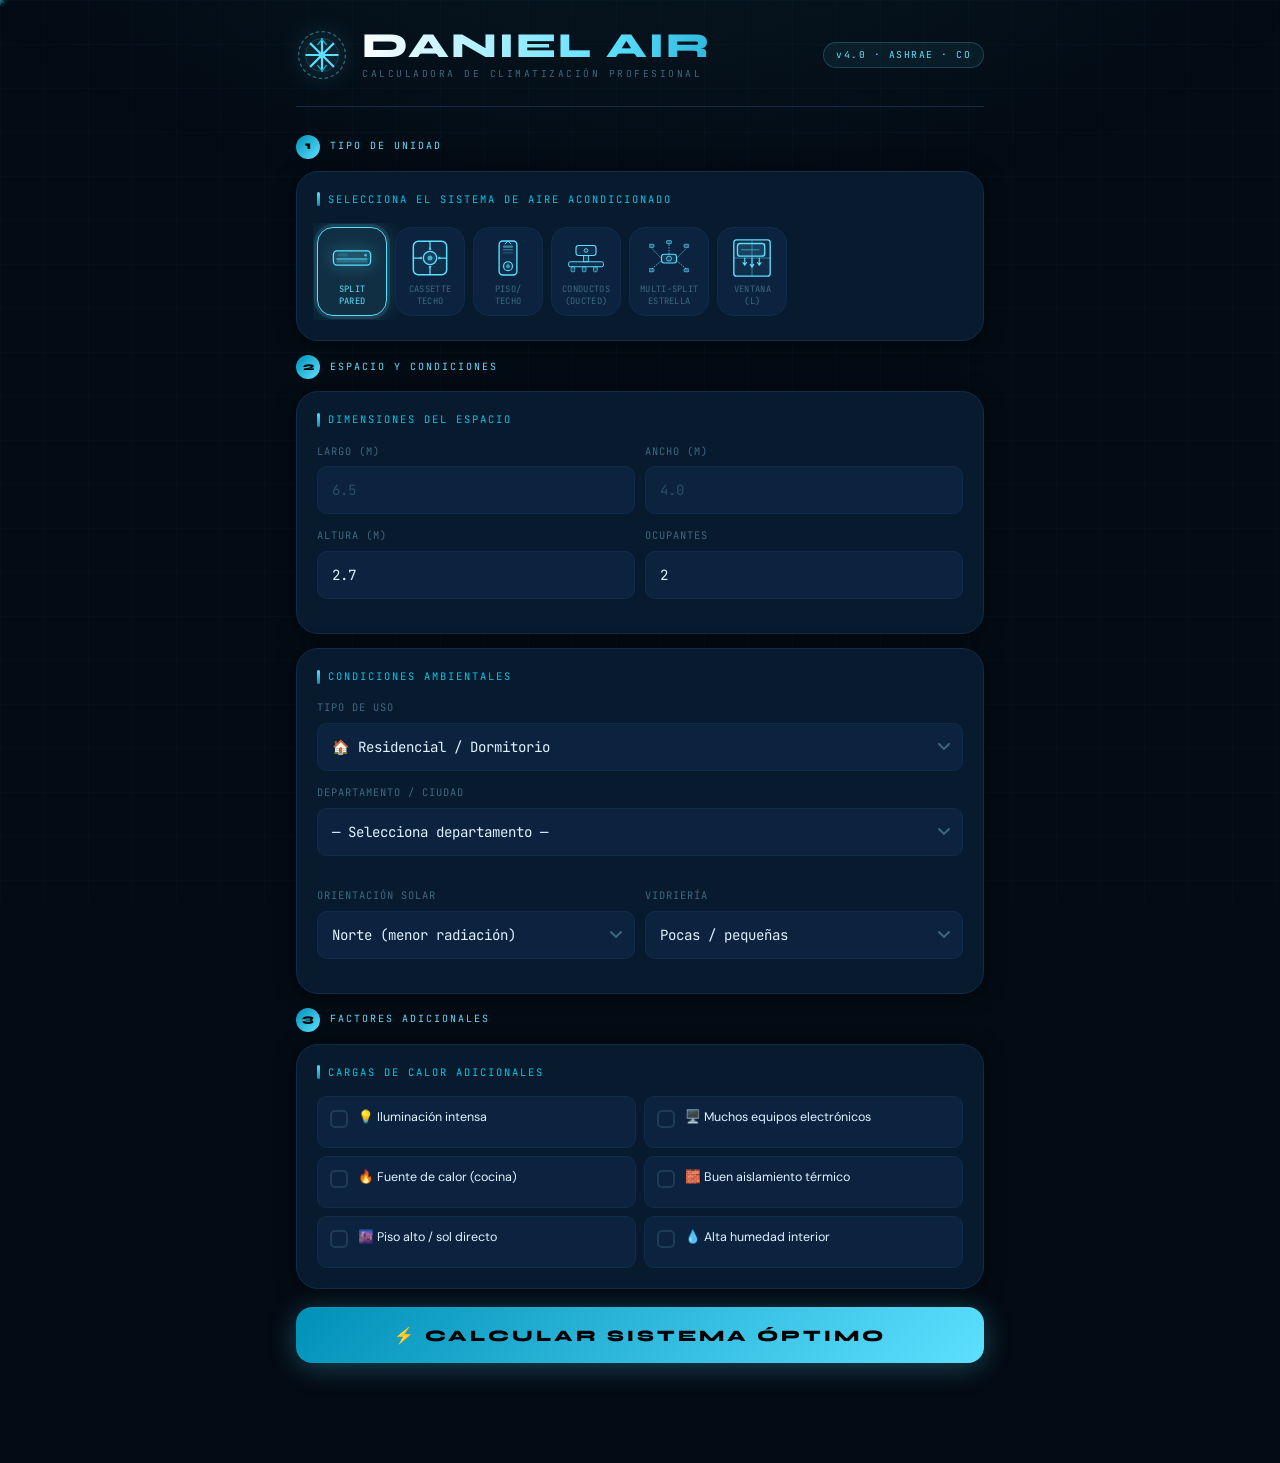
==== index.html @ cbfdcb9d "Update index.html" ====
<!DOCTYPE html>
<html lang="es">
<head>
<meta charset="UTF-8">
<meta name="viewport" content="width=device-width, initial-scale=1.0, maximum-scale=1.0, user-scalable=no">
<meta name="theme-color" content="#04080f">
<title>Daniel Air — Calculadora de Climatización</title>
<link href="https://fonts.googleapis.com/css2?family=Syne:wght@400;600;700;800&family=DM+Sans:ital,opsz,wght@0,9..40,300;0,9..40,400;0,9..40,500;0,9..40,600;1,9..40,300&family=JetBrains+Mono:wght@400;500;600&display=swap" rel="stylesheet">
<style>
/* ===== TOKENS ===== */
:root {
  --bg:       #030b14;
  --bg2:      #061422;
  --panel:    #081b2e;
  --panel2:   #0c2340;
  --border:   #0f2d4a;
  --border2:  #194468;
  --ice:      #5de0ff;
  --ice2:     #00c8e8;
  --ice3:     #0090b8;
  --ice4:     #004f6e;
  --hot:      #ff6b35;
  --green:    #1de9a4;
  --amber:    #ffc043;
  --red:      #ff3d5a;
  --text:     #dff3ff;
  --muted:    #3d6880;
  --muted2:   #1e3d55;

  --r-sm:  10px;
  --r-md:  16px;
  --r-lg:  22px;
  --r-xl:  28px;

  --fs-xs:  0.65rem;
  --fs-sm:  0.78rem;
  --fs-md:  0.9rem;
  --fs-lg:  1.05rem;

  --shadow-card: 0 2px 20px rgba(0,0,0,0.5);
  --glow-ice:    0 0 22px rgba(93,224,255,0.25);
}

/* ===== RESET ===== */
*, *::before, *::after { box-sizing: border-box; margin: 0; padding: 0; }
html { scroll-behavior: smooth; -webkit-tap-highlight-color: transparent; }
body {
  font-family: 'DM Sans', sans-serif;
  background: var(--bg);
  color: var(--text);
  min-height: 100vh;
  overflow-x: hidden;
  line-height: 1.5;
}

/* ===== BACKGROUND ===== */
.bg-layer {
  position: fixed; inset: 0; z-index: 0; pointer-events: none;
}
.bg-grid {
  background-image:
    linear-gradient(rgba(93,224,255,0.022) 1px, transparent 1px),
    linear-gradient(90deg, rgba(93,224,255,0.022) 1px, transparent 1px);
  background-size: 44px 44px;
}
.bg-glow {
  background: radial-gradient(ellipse 80% 50% at 50% -10%, rgba(93,224,255,0.06) 0%, transparent 70%);
}
canvas#particles {
  position: fixed; inset: 0; z-index: 0; pointer-events: none; opacity: 0.4;
}

/* ===== LAYOUT ===== */
.wrap {
  max-width: 720px;
  margin: 0 auto;
  padding: 0 16px 100px;
  position: relative; z-index: 1;
}

/* ===== HEADER ===== */
header {
  padding: 28px 0 24px;
  margin-bottom: 28px;
  border-bottom: 1px solid var(--border);
}
.header-inner {
  display: flex;
  align-items: center;
  gap: 14px;
}
.logo-ring {
  width: 52px; height: 52px; flex-shrink: 0;
  position: relative;
}
.logo-ring svg { width: 100%; height: 100%; filter: drop-shadow(0 0 14px rgba(93,224,255,0.65)); }
.header-copy { flex: 1; min-width: 0; }
.header-copy h1 {
  font-family: 'Syne', sans-serif;
  font-weight: 800;
  font-size: clamp(1.5rem, 6vw, 2.2rem);
  letter-spacing: 2px;
  line-height: 1;
  background: linear-gradient(100deg, #fff 0%, var(--ice) 55%, var(--ice3) 100%);
  -webkit-background-clip: text; -webkit-text-fill-color: transparent;
  background-clip: text;
}
.header-copy p {
  font-family: 'JetBrains Mono', monospace;
  font-size: 0.6rem;
  color: var(--muted);
  letter-spacing: 2.5px;
  text-transform: uppercase;
  margin-top: 4px;
}
.ver-badge {
  background: rgba(93,224,255,0.07);
  border: 1px solid rgba(93,224,255,0.2);
  color: var(--ice);
  padding: 5px 12px;
  border-radius: 99px;
  font-family: 'JetBrains Mono', monospace;
  font-size: 0.6rem;
  letter-spacing: 1.5px;
  white-space: nowrap;
  flex-shrink: 0;
}

/* ===== STEP PILL ===== */
.step-label {
  display: flex;
  align-items: center;
  gap: 10px;
  margin-bottom: 12px;
}
.step-num {
  width: 24px; height: 24px;
  border-radius: 50%;
  background: linear-gradient(135deg, var(--ice3), var(--ice));
  color: #000;
  font-family: 'Syne', sans-serif;
  font-weight: 800;
  font-size: 0.7rem;
  display: flex; align-items: center; justify-content: center;
  flex-shrink: 0;
}
.step-text {
  font-family: 'JetBrains Mono', monospace;
  font-size: 0.62rem;
  letter-spacing: 2px;
  text-transform: uppercase;
  color: var(--ice);
}

/* ===== CARD ===== */
.card {
  background: var(--panel);
  border: 1px solid var(--border);
  border-radius: var(--r-lg);
  padding: 20px;
  margin-bottom: 14px;
  box-shadow: var(--shadow-card);
  transition: border-color 0.3s;
}
.card:hover { border-color: var(--border2); }
.card-head {
  font-family: 'JetBrains Mono', monospace;
  font-size: var(--fs-xs);
  letter-spacing: 2px;
  text-transform: uppercase;
  color: var(--ice2);
  margin-bottom: 16px;
  display: flex; align-items: center; gap: 8px;
}
.card-head::before {
  content: '';
  width: 3px; height: 14px;
  background: linear-gradient(180deg, var(--ice), var(--ice3));
  border-radius: 2px;
}

/* ===== AC TYPE SELECTOR — horizontal scroll ===== */
.ac-scroll {
  display: flex;
  gap: 8px;
  overflow-x: auto;
  -webkit-overflow-scrolling: touch;
  scrollbar-width: none;
  padding-bottom: 6px;
  margin: 0 -4px;
  padding: 4px;
}
.ac-scroll::-webkit-scrollbar { display: none; }

.ac-chip {
  display: flex;
  flex-direction: column;
  align-items: center;
  gap: 6px;
  cursor: pointer;
  padding: 10px 10px 8px;
  border-radius: var(--r-md);
  border: 1.5px solid var(--border);
  background: var(--panel2);
  transition: all 0.22s cubic-bezier(0.34,1.56,0.64,1);
  min-width: 70px;
  flex-shrink: 0;
  -webkit-tap-highlight-color: transparent;
  user-select: none;
}
.ac-chip:active { transform: scale(0.95); }
.ac-chip.active {
  border-color: var(--ice);
  background: rgba(93,224,255,0.1);
  box-shadow: 0 0 0 3px rgba(93,224,255,0.12), var(--glow-ice);
}
.ac-chip svg { width: 40px; height: 40px; transition: filter 0.22s; }
.ac-chip.active svg { filter: drop-shadow(0 0 8px rgba(93,224,255,0.8)); }
.ac-chip-label {
  font-family: 'JetBrains Mono', monospace;
  font-size: 0.55rem;
  letter-spacing: 0.3px;
  color: var(--muted);
  text-align: center;
  text-transform: uppercase;
  line-height: 1.3;
}
.ac-chip.active .ac-chip-label { color: var(--ice); }

/* ===== FORM FIELDS ===== */
.field { margin-bottom: 14px; }
.field:last-child { margin-bottom: 0; }

.field-label {
  display: block;
  font-family: 'JetBrains Mono', monospace;
  font-size: 0.65rem;
  letter-spacing: 1px;
  color: var(--muted);
  margin-bottom: 7px;
  text-transform: uppercase;
}

.field-row {
  display: grid;
  grid-template-columns: 1fr 1fr;
  gap: 10px;
}

input[type="number"], select {
  width: 100%;
  background: var(--panel2);
  border: 1.5px solid var(--border);
  color: var(--text);
  padding: 13px 14px;
  border-radius: var(--r-sm);
  font-family: 'JetBrains Mono', monospace;
  font-size: 0.88rem;
  outline: none;
  transition: border-color 0.2s, box-shadow 0.2s;
  -webkit-appearance: none;
  appearance: none;
  min-height: 48px; /* touch friendly */
}
input[type="number"]:focus, select:focus {
  border-color: var(--ice2);
  box-shadow: 0 0 0 3px rgba(93,224,255,0.12);
}
input[type="number"]::placeholder { color: var(--muted); opacity: 0.6; }

select {
  background-image: url("data:image/svg+xml,%3Csvg xmlns='http://www.w3.org/2000/svg' width='12' height='8'%3E%3Cpath d='M1 1l5 5 5-5' stroke='%233d6880' stroke-width='1.8' fill='none' stroke-linecap='round'/%3E%3C/svg%3E");
  background-repeat: no-repeat;
  background-position: right 12px center;
  padding-right: 34px;
  cursor: pointer;
}

/* temp hint */
.temp-hint {
  margin-top: 6px;
  font-size: 0.7rem;
  color: var(--ice);
  font-family: 'JetBrains Mono', monospace;
  opacity: 0;
  transition: opacity 0.3s;
  min-height: 1.1em;
}

/* ===== CHECKBOXES ===== */
.checks {
  display: grid;
  grid-template-columns: 1fr 1fr;
  gap: 8px;
}
@media (max-width: 380px) { .checks { grid-template-columns: 1fr; } }

.chk {
  display: flex;
  align-items: flex-start;
  gap: 10px;
  padding: 12px 12px;
  background: var(--panel2);
  border: 1.5px solid var(--border);
  border-radius: var(--r-sm);
  cursor: pointer;
  transition: all 0.2s;
  font-size: var(--fs-sm);
  user-select: none;
  line-height: 1.4;
  -webkit-tap-highlight-color: transparent;
  min-height: 52px;
}
.chk:active { transform: scale(0.98); }
.chk.on { background: rgba(93,224,255,0.07); border-color: rgba(93,224,255,0.35); color: var(--ice); }
.chk input { position:absolute; width:1px; height:1px; opacity:0; pointer-events:none; }
.chk-box {
  width: 18px; height: 18px; min-width: 18px;
  border: 2px solid var(--muted2);
  border-radius: 5px;
  display: flex; align-items: center; justify-content: center;
  font-size: 10px; font-weight: 700; color: #000;
  transition: all 0.2s;
  margin-top: 1px;
}
.chk.on .chk-box { background: var(--ice); border-color: var(--ice); }
.chk.on .chk-box::after { content: '✓'; }

/* ===== CALC BUTTON ===== */
.btn-wrap { padding: 4px 0 0; }
.btn-calc {
  width: 100%;
  padding: 18px 24px;
  background: linear-gradient(135deg, var(--ice3) 0%, var(--ice) 100%);
  color: #000;
  font-family: 'Syne', sans-serif;
  font-weight: 800;
  font-size: 1rem;
  letter-spacing: 3px;
  text-transform: uppercase;
  border: none;
  border-radius: var(--r-md);
  cursor: pointer;
  transition: transform 0.15s, box-shadow 0.2s;
  box-shadow: 0 4px 28px rgba(93,224,255,0.28);
  position: relative; overflow: hidden;
  min-height: 56px;
  -webkit-tap-highlight-color: transparent;
}
.btn-calc::before {
  content: '';
  position: absolute;
  top: -50%; left: -60%;
  width: 40%; height: 200%;
  background: rgba(255,255,255,0.22);
  transform: skewX(-18deg);
  transition: left 0.5s;
}
.btn-calc:hover::before { left: 130%; }
.btn-calc:hover { transform: translateY(-2px); box-shadow: 0 8px 40px rgba(93,224,255,0.42); }
.btn-calc:active { transform: scale(0.98); }

/* ===== RESULTS ===== */
#results { display: none; }
.results-anim { animation: riseUp 0.5s cubic-bezier(0.16,1,0.3,1) both; }
@keyframes riseUp {
  from { opacity: 0; transform: translateY(36px); }
  to   { opacity: 1; transform: translateY(0); }
}

.divider {
  height: 1px;
  background: linear-gradient(90deg, transparent, var(--border2), transparent);
  margin: 28px 0;
}
.section-head {
  font-family: 'JetBrains Mono', monospace;
  font-size: 0.6rem;
  letter-spacing: 2.5px;
  text-transform: uppercase;
  color: var(--muted);
  margin-bottom: 14px;
  display: flex; align-items: center; gap: 10px;
}
.section-head::after { content: ''; flex: 1; height: 1px; background: var(--border); }

/* ===== METRICS GRID ===== */
.metrics {
  display: grid;
  grid-template-columns: repeat(2, 1fr);
  gap: 10px;
  margin-bottom: 14px;
}

.met {
  background: var(--panel);
  border: 1px solid var(--border);
  border-radius: var(--r-md);
  padding: 16px 14px 14px;
  text-align: center;
  position: relative; overflow: hidden;
}
.met::after {
  content: '';
  position: absolute; bottom: 0; left: 0; right: 0;
  height: 3px; border-radius: 0 0 var(--r-md) var(--r-md);
}
.met.c-ice::after { background: var(--ice); box-shadow: 0 0 10px var(--ice); }
.met.c-hot::after { background: var(--hot); box-shadow: 0 0 10px var(--hot); }
.met.c-grn::after { background: var(--green); box-shadow: 0 0 10px var(--green); }
.met.c-amb::after { background: var(--amber); box-shadow: 0 0 10px var(--amber); }

.met-lbl {
  font-family: 'JetBrains Mono', monospace;
  font-size: 0.55rem;
  letter-spacing: 1.2px;
  text-transform: uppercase;
  color: var(--muted);
  margin-bottom: 6px;
}
.met-val {
  font-family: 'Syne', sans-serif;
  font-weight: 800;
  font-size: 1.8rem;
  line-height: 1;
  letter-spacing: 0;
}
.met.c-ice .met-val { color: var(--ice); }
.met.c-hot .met-val { color: var(--hot); }
.met.c-grn .met-val { color: var(--green); }
.met.c-amb .met-val { color: var(--amber); }
.met-unit {
  font-family: 'JetBrains Mono', monospace;
  font-size: 0.6rem;
  color: var(--muted);
  margin-top: 3px;
}

/* ===== AC RESULT CARD ===== */
.ac-result {
  background: linear-gradient(135deg, #071828 0%, #0b2040 100%);
  border: 1px solid rgba(93,224,255,0.2);
  border-radius: var(--r-lg);
  padding: 20px;
  margin-bottom: 14px;
  position: relative; overflow: hidden;
}
.ac-result::before {
  content: '';
  position: absolute; top: -60px; right: -60px;
  width: 200px; height: 200px;
  background: radial-gradient(circle, rgba(93,224,255,0.07) 0%, transparent 70%);
  pointer-events: none;
}
.ac-result-inner {
  display: flex; gap: 18px; align-items: flex-start;
}
.ac-result-svg { flex-shrink: 0; width: 72px; }
.ac-result-svg svg { width: 72px; height: 72px; filter: drop-shadow(0 0 14px rgba(93,224,255,0.55)); }
.ac-result-info { flex: 1; min-width: 0; }
.ac-result-name {
  font-family: 'Syne', sans-serif;
  font-weight: 800;
  font-size: 1.25rem;
  letter-spacing: 0.5px;
  color: #fff;
  line-height: 1.1;
  margin-bottom: 3px;
}
.ac-result-sub {
  font-family: 'JetBrains Mono', monospace;
  font-size: 0.62rem;
  color: var(--muted);
  margin-bottom: 14px;
  letter-spacing: 0.4px;
  line-height: 1.4;
}
.detail-grid {
  display: grid;
  grid-template-columns: 1fr 1fr;
  gap: 8px;
}
@media (max-width: 420px) { .detail-grid { grid-template-columns: 1fr; } }

.detail-item {
  padding: 10px 12px;
  background: rgba(0,0,0,0.3);
  border-radius: var(--r-sm);
  font-size: 0.77rem;
  line-height: 1.45;
}
.detail-item strong {
  display: block;
  font-family: 'JetBrains Mono', monospace;
  font-size: 0.58rem;
  letter-spacing: 1px;
  color: var(--ice);
  margin-bottom: 3px;
  text-transform: uppercase;
}

/* ===== WORKER CARD ===== */
.worker {
  border-radius: var(--r-md);
  padding: 18px;
  border: 1px solid;
  margin-bottom: 14px;
}
.worker.ok  { background: rgba(29,233,164,0.04); border-color: rgba(29,233,164,0.22); }
.worker.warn{ background: rgba(255,192,67,0.04);  border-color: rgba(255,192,67,0.22); }
.worker.bad { background: rgba(255,61,90,0.04);   border-color: rgba(255,61,90,0.22); }

.worker-head { display: flex; align-items: center; gap: 10px; margin-bottom: 8px; }
.dot { width: 10px; height: 10px; border-radius: 50%; flex-shrink: 0; }
.worker.ok   .dot { background: var(--green); box-shadow: 0 0 8px var(--green); }
.worker.warn .dot { background: var(--amber); box-shadow: 0 0 8px var(--amber); }
.worker.bad  .dot { background: var(--red);   box-shadow: 0 0 8px var(--red); }

.worker-title { font-size: var(--fs-md); font-weight: 600; }
.worker.ok   .worker-title { color: var(--green); }
.worker.warn .worker-title { color: var(--amber); }
.worker.bad  .worker-title { color: var(--red); }
.worker-desc { font-size: var(--fs-sm); color: var(--muted); line-height: 1.65; }

/* ===== TABLE ===== */
.tbl-wrap { overflow-x: auto; -webkit-overflow-scrolling: touch; }
table { width: 100%; border-collapse: collapse; font-size: var(--fs-sm); min-width: 460px; }
th {
  font-family: 'JetBrains Mono', monospace;
  font-size: 0.56rem; letter-spacing: 1.5px; text-transform: uppercase;
  color: var(--muted); padding: 10px 12px;
  border-bottom: 1px solid var(--border); text-align: left; white-space: nowrap;
}
td { padding: 10px 12px; border-bottom: 1px solid rgba(15,45,74,0.6); vertical-align: middle; }
tr:last-child td { border-bottom: none; }
tr:hover td { background: rgba(255,255,255,0.012); }

.pill {
  display: inline-block; padding: 3px 9px; border-radius: 99px;
  font-family: 'JetBrains Mono', monospace; font-size: 0.62rem;
}
.p-ice { background: rgba(93,224,255,0.1);  color: var(--ice); }
.p-amb { background: rgba(255,192,67,0.1);  color: var(--amber); }
.p-grn { background: rgba(29,233,164,0.1);  color: var(--green); }

/* ===== DISCLAIMER ===== */
.disc {
  margin-top: 10px; padding: 14px 16px;
  background: rgba(255,192,67,0.04);
  border: 1px solid rgba(255,192,67,0.15);
  border-radius: var(--r-sm);
  font-family: 'JetBrains Mono', monospace;
  font-size: 0.68rem; color: rgba(255,192,67,0.7);
  line-height: 1.65;
}

/* ===== SNOWFLAKES ===== */
.snowflakes { position: fixed; inset: 0; pointer-events: none; z-index: 0; overflow: hidden; }
.sf {
  position: absolute; top: -20px;
  color: rgba(93,224,255,0.35);
  animation: fall linear infinite;
  user-select: none;
}
@keyframes fall {
  0%   { transform: translateY(0) rotate(0deg); opacity: 0.55; }
  100% { transform: translateY(110vh) rotate(720deg); opacity: 0; }
}

/* ===== BOTTOM NAV SAFE ===== */
.safe-bottom { height: env(safe-area-inset-bottom, 0px); }

/* ===== MOBILE REFINEMENTS ===== */
@media (max-width: 480px) {
  .wrap { padding: 0 12px 80px; }
  header { padding: 20px 0 18px; }
  .logo-ring { width: 44px; height: 44px; }
  .ver-badge { display: none; }
  .card { padding: 16px; }
  .met-val { font-size: 1.5rem; }
  .ac-result-name { font-size: 1.1rem; }
  .ac-result-svg { width: 56px; }
  .ac-result-svg svg { width: 56px; height: 56px; }
  .btn-calc { font-size: 0.92rem; }
}
@media (min-width: 640px) {
  .metrics { grid-template-columns: repeat(4, 1fr); }
}
</style>
</head>
<body>

<div class="bg-layer bg-grid"></div>
<div class="bg-layer bg-glow"></div>
<canvas id="particles"></canvas>
<div class="snowflakes" id="snowflakes"></div>

<div class="wrap">

<!-- HEADER -->
<header>
  <div class="header-inner">
    <div class="logo-ring">
      <svg viewBox="0 0 60 60" fill="none" xmlns="http://www.w3.org/2000/svg">
        <circle cx="30" cy="30" r="27" stroke="#5de0ff" stroke-width="1.5" stroke-dasharray="4 3" opacity="0.4"/>
        <circle cx="30" cy="30" r="19" stroke="#5de0ff" stroke-width="1" opacity="0.2"/>
        <line x1="30" y1="12" x2="30" y2="48" stroke="#5de0ff" stroke-width="2.5" stroke-linecap="round"/>
        <line x1="12" y1="30" x2="48" y2="30" stroke="#5de0ff" stroke-width="2.5" stroke-linecap="round"/>
        <line x1="17" y1="17" x2="43" y2="43" stroke="#5de0ff" stroke-width="2.5" stroke-linecap="round"/>
        <line x1="43" y1="17" x2="17" y2="43" stroke="#5de0ff" stroke-width="2.5" stroke-linecap="round"/>
        <line x1="30" y1="12" x2="25" y2="18" stroke="#00b8d9" stroke-width="1.5" stroke-linecap="round"/>
        <line x1="30" y1="12" x2="35" y2="18" stroke="#00b8d9" stroke-width="1.5" stroke-linecap="round"/>
        <line x1="30" y1="48" x2="25" y2="42" stroke="#00b8d9" stroke-width="1.5" stroke-linecap="round"/>
        <line x1="30" y1="48" x2="35" y2="42" stroke="#00b8d9" stroke-width="1.5" stroke-linecap="round"/>
        <circle cx="30" cy="30" r="4" fill="#5de0ff" opacity="0.9"/>
      </svg>
    </div>
    <div class="header-copy">
      <h1>DANIEL AIR</h1>
      <p>Calculadora de Climatización Profesional</p>
    </div>
    <div class="ver-badge">v4.0 · ASHRAE · CO</div>
  </div>
</header>

<!-- PASO 1: TIPO DE UNIDAD -->
<div class="step-label">
  <div class="step-num">1</div>
  <div class="step-text">Tipo de unidad</div>
</div>
<div class="card">
  <div class="card-head">Selecciona el sistema de aire acondicionado</div>
  <div class="ac-scroll" id="ac-selector">

    <div class="ac-chip active" data-type="split_pared" onclick="selectAC(this)">
      <svg viewBox="0 0 56 32" fill="none"><rect x="2" y="6" width="52" height="20" rx="5" stroke="#5de0ff" stroke-width="1.8" fill="rgba(93,224,255,0.07)"/><rect x="6" y="16" width="44" height="3" rx="1.5" fill="#5de0ff" opacity="0.5"/><rect x="6" y="20" width="44" height="2" rx="1" fill="#5de0ff" opacity="0.25"/><circle cx="47" cy="12" r="2" fill="#5de0ff" opacity="0.7"/><rect x="8" y="9" width="14" height="5" rx="2" fill="#5de0ff" opacity="0.15"/></svg>
      <span class="ac-chip-label">Split<br>Pared</span>
    </div>

    <div class="ac-chip" data-type="cassette" onclick="selectAC(this)">
      <svg viewBox="0 0 48 48" fill="none"><rect x="4" y="4" width="40" height="40" rx="6" stroke="#5de0ff" stroke-width="1.8" fill="rgba(93,224,255,0.06)"/><path d="M24 4 L24 14" stroke="#5de0ff" stroke-width="1.5" stroke-linecap="round"/><path d="M24 34 L24 44" stroke="#5de0ff" stroke-width="1.5" stroke-linecap="round"/><path d="M4 24 L14 24" stroke="#5de0ff" stroke-width="1.5" stroke-linecap="round"/><path d="M34 24 L44 24" stroke="#5de0ff" stroke-width="1.5" stroke-linecap="round"/><circle cx="24" cy="24" r="8" stroke="#5de0ff" stroke-width="1.5" fill="rgba(93,224,255,0.1)"/><circle cx="24" cy="24" r="3" fill="#5de0ff" opacity="0.7"/><path d="M24 10 L22 14 L26 14Z" fill="#5de0ff" opacity="0.6"/><path d="M24 38 L22 34 L26 34Z" fill="#5de0ff" opacity="0.6"/><path d="M10 24 L14 22 L14 26Z" fill="#5de0ff" opacity="0.6"/><path d="M38 24 L34 22 L34 26Z" fill="#5de0ff" opacity="0.6"/></svg>
      <span class="ac-chip-label">Cassette<br>Techo</span>
    </div>

    <div class="ac-chip" data-type="split_piso_techo" onclick="selectAC(this)">
      <svg viewBox="0 0 32 54" fill="none"><rect x="4" y="4" width="24" height="46" rx="5" stroke="#5de0ff" stroke-width="1.8" fill="rgba(93,224,255,0.06)"/><rect x="9" y="10" width="14" height="3" rx="1.5" fill="#5de0ff" opacity="0.5"/><rect x="9" y="15" width="14" height="2" rx="1" fill="#5de0ff" opacity="0.35"/><rect x="9" y="19" width="14" height="2" rx="1" fill="#5de0ff" opacity="0.2"/><circle cx="16" cy="38" r="6" stroke="#5de0ff" stroke-width="1.5" fill="rgba(93,224,255,0.08)"/><circle cx="16" cy="38" r="2.5" fill="#5de0ff" opacity="0.6"/><path d="M12 8 L16 4 L20 8" stroke="#5de0ff" stroke-width="1.3" fill="none" stroke-linecap="round"/></svg>
      <span class="ac-chip-label">Piso/<br>Techo</span>
    </div>

    <div class="ac-chip" data-type="conductos" onclick="selectAC(this)">
      <svg viewBox="0 0 64 48" fill="none"><rect x="16" y="4" width="32" height="16" rx="4" stroke="#5de0ff" stroke-width="1.8" fill="rgba(93,224,255,0.06)"/><rect x="28" y="20" width="8" height="10" fill="rgba(93,224,255,0.15)" stroke="#5de0ff" stroke-width="1.3"/><rect x="4" y="30" width="56" height="8" rx="3" stroke="#5de0ff" stroke-width="1.5" fill="rgba(93,224,255,0.06)"/><rect x="8" y="38" width="6" height="8" rx="1.5" fill="rgba(93,224,255,0.2)" stroke="#5de0ff" stroke-width="1"/><rect x="26" y="38" width="6" height="8" rx="1.5" fill="rgba(93,224,255,0.2)" stroke="#5de0ff" stroke-width="1"/><rect x="44" y="38" width="6" height="8" rx="1.5" fill="rgba(93,224,255,0.2)" stroke="#5de0ff" stroke-width="1"/><circle cx="32" cy="12" r="3" stroke="#5de0ff" stroke-width="1.3" fill="rgba(93,224,255,0.1)"/></svg>
      <span class="ac-chip-label">Conductos<br>(Ducted)</span>
    </div>

    <div class="ac-chip" data-type="multisplit" onclick="selectAC(this)">
      <svg viewBox="0 0 64 56" fill="none"><rect x="20" y="22" width="24" height="14" rx="4" stroke="#5de0ff" stroke-width="1.8" fill="rgba(93,224,255,0.1)"/><circle cx="32" cy="29" r="4" stroke="#5de0ff" stroke-width="1.3" fill="rgba(93,224,255,0.08)"/><line x1="20" y1="29" x2="4" y2="12" stroke="#5de0ff" stroke-width="1.2" stroke-dasharray="2.5 2"/><line x1="32" y1="22" x2="32" y2="4" stroke="#5de0ff" stroke-width="1.2" stroke-dasharray="2.5 2"/><line x1="44" y1="29" x2="60" y2="12" stroke="#5de0ff" stroke-width="1.2" stroke-dasharray="2.5 2"/><line x1="20" y1="32" x2="4" y2="46" stroke="#5de0ff" stroke-width="1.2" stroke-dasharray="2.5 2"/><line x1="44" y1="32" x2="60" y2="46" stroke="#5de0ff" stroke-width="1.2" stroke-dasharray="2.5 2"/><rect x="0" y="6" width="8" height="5" rx="1.5" fill="rgba(93,224,255,0.3)" stroke="#5de0ff" stroke-width="1"/><rect x="28" y="0" width="8" height="5" rx="1.5" fill="rgba(93,224,255,0.3)" stroke="#5de0ff" stroke-width="1"/><rect x="56" y="6" width="8" height="5" rx="1.5" fill="rgba(93,224,255,0.3)" stroke="#5de0ff" stroke-width="1"/><rect x="0" y="45" width="8" height="5" rx="1.5" fill="rgba(93,224,255,0.3)" stroke="#5de0ff" stroke-width="1"/><rect x="56" y="45" width="8" height="5" rx="1.5" fill="rgba(93,224,255,0.3)" stroke="#5de0ff" stroke-width="1"/></svg>
      <span class="ac-chip-label">Multi-Split<br>Estrella</span>
    </div>

    <div class="ac-chip" data-type="ventana" onclick="selectAC(this)">
      <svg viewBox="0 0 44 44" fill="none"><rect x="2" y="2" width="40" height="40" rx="3" stroke="#5de0ff" stroke-width="1.5" fill="rgba(93,224,255,0.05)"/><line x1="22" y1="2" x2="22" y2="42" stroke="#5de0ff" stroke-width="1" opacity="0.5"/><line x1="2" y1="22" x2="42" y2="22" stroke="#5de0ff" stroke-width="1" opacity="0.5"/><rect x="6" y="6" width="30" height="14" rx="3" stroke="#5de0ff" stroke-width="1.5" fill="rgba(93,224,255,0.12)"/><line x1="10" y1="13" x2="30" y2="13" stroke="#5de0ff" stroke-width="1" opacity="0.6"/><path d="M14 22 L14 30 M14 30 L12 27 M14 30 L16 27" stroke="#5de0ff" stroke-width="1.2" stroke-linecap="round"/><path d="M22 22 L22 32 M22 32 L20 29 M22 32 L24 29" stroke="#5de0ff" stroke-width="1.2" stroke-linecap="round"/><path d="M30 22 L30 30 M30 30 L28 27 M30 30 L32 27" stroke="#5de0ff" stroke-width="1.2" stroke-linecap="round"/></svg>
      <span class="ac-chip-label">Ventana<br>(L)</span>
    </div>
  </div>
</div>

<!-- PASO 2: DIMENSIONES + CONDICIONES -->
<div class="step-label">
  <div class="step-num">2</div>
  <div class="step-text">Espacio y condiciones</div>
</div>

<div class="card">
  <div class="card-head">Dimensiones del espacio</div>
  <div class="field-row">
    <div class="field">
      <label class="field-label">Largo (m)</label>
      <input type="number" id="largo" placeholder="6.5" min="1" max="200" step="0.1" inputmode="decimal">
    </div>
    <div class="field">
      <label class="field-label">Ancho (m)</label>
      <input type="number" id="ancho" placeholder="4.0" min="1" max="200" step="0.1" inputmode="decimal">
    </div>
  </div>
  <div class="field-row">
    <div class="field">
      <label class="field-label">Altura (m)</label>
      <input type="number" id="altura" placeholder="2.7" min="1.8" max="12" step="0.1" value="2.7" inputmode="decimal">
    </div>
    <div class="field">
      <label class="field-label">Ocupantes</label>
      <input type="number" id="personas" placeholder="2" min="1" max="500" step="1" value="2" inputmode="numeric">
    </div>
  </div>
</div>

<div class="card">
  <div class="card-head">Condiciones ambientales</div>
  <div class="field">
    <label class="field-label">Tipo de uso</label>
    <select id="uso">
      <option value="residencial">🏠 Residencial / Dormitorio</option>
      <option value="oficina">💼 Oficina / Trabajo</option>
      <option value="comercial">🏪 Local Comercial</option>
      <option value="servidores">🖥️ Sala de Servidores</option>
      <option value="gym">🏋️ Gimnasio / Alta actividad</option>
      <option value="restaurante">🍽️ Restaurante / Cocina</option>
    </select>
  </div>
  <div class="field">
    <label class="field-label">Departamento / Ciudad</label>
    <select id="depto" onchange="updateTempHint()">
      <option value="">— Selecciona departamento —</option>
      <option value="amazonas">Amazonas (28–33°C)</option>
      <option value="antioquia">Antioquia (18–28°C)</option>
      <option value="arauca">Arauca (28–35°C)</option>
      <option value="atlantico">Atlántico (28–34°C)</option>
      <option value="bolivar">Bolívar (28–35°C)</option>
      <option value="boyaca">Boyacá (8–18°C)</option>
      <option value="caldas">Caldas (14–24°C)</option>
      <option value="caqueta">Caquetá (26–32°C)</option>
      <option value="casanare">Casanare (28–35°C)</option>
      <option value="cauca">Cauca (14–24°C)</option>
      <option value="cesar">Cesar (28–36°C)</option>
      <option value="choco">Chocó (26–33°C)</option>
      <option value="cordoba">Córdoba (28–36°C)</option>
      <option value="cundinamarca">Cundinamarca (8–22°C)</option>
      <option value="guainia">Guainía (27–34°C)</option>
      <option value="guaviare">Guaviare (26–32°C)</option>
      <option value="huila">Huila (20–32°C)</option>
      <option value="laguajira">La Guajira (30–40°C)</option>
      <option value="magdalena">Magdalena (28–35°C)</option>
      <option value="meta">Meta (26–34°C)</option>
      <option value="narino">Nariño (10–22°C)</option>
      <option value="nortedesantander">Norte de Santander (22–32°C)</option>
      <option value="putumayo">Putumayo (20–30°C)</option>
      <option value="quindio">Quindío (16–26°C)</option>
      <option value="risaralda">Risaralda (14–26°C)</option>
      <option value="sanandrés">San Andrés y Providencia (28–32°C)</option>
      <option value="santander">Santander (18–32°C)</option>
      <option value="sucre">Sucre (28–36°C)</option>
      <option value="tolima">Tolima (20–36°C)</option>
      <option value="valledecauca">Valle del Cauca (18–30°C)</option>
      <option value="vaupes">Vaupés (27–33°C)</option>
      <option value="vichada">Vichada (28–36°C)</option>
      <option value="bogota">Bogotá D.C. (6–18°C)</option>
      <option value="barranquilla">Barranquilla (28–36°C)</option>
      <option value="cartagena">Cartagena (28–35°C)</option>
      <option value="medellin">Medellín (17–28°C)</option>
      <option value="cali">Cali (18–28°C)</option>
      <option value="bucaramanga">Bucaramanga (18–28°C)</option>
      <option value="cucuta">Cúcuta (24–38°C)</option>
      <option value="manizales">Manizales (13–22°C)</option>
      <option value="villavicencio">Villavicencio (26–34°C)</option>
      <option value="monteria">Montería (27–36°C)</option>
      <option value="pasto">Pasto (8–18°C)</option>
      <option value="neiva">Neiva (24–36°C)</option>
      <option value="ibague">Ibagué (20–32°C)</option>
      <option value="pereira">Pereira (16–26°C)</option>
      <option value="soledad">Soledad / Sabanalarga (28–34°C)</option>
      <option value="sincelejo">Sincelejo (28–35°C)</option>
      <option value="valledupar">Valledupar (28–38°C)</option>
      <option value="riohacha">Riohacha (30–40°C)</option>
      <option value="florencia">Florencia (25–32°C)</option>
      <option value="quibdo">Quibdó (26–33°C)</option>
      <option value="popayan">Popayán (14–22°C)</option>
      <option value="armenia">Armenia (16–26°C)</option>
      <option value="tunja">Tunja (6–16°C)</option>
      <option value="yopal">Yopal (27–34°C)</option>
      <option value="arauca_city">Arauca ciudad (27–35°C)</option>
      <option value="mocoa">Mocoa (20–30°C)</option>
      <option value="mitu">Mitú (26–33°C)</option>
      <option value="puerto_inirida">Puerto Inírida (27–34°C)</option>
      <option value="san_jose_guaviare">San José del Guaviare (25–32°C)</option>
      <option value="puerto_carreno">Puerto Carreño (28–36°C)</option>
    </select>
    <div class="temp-hint" id="temp-hint"></div>
  </div>
  <div class="field-row">
    <div class="field">
      <label class="field-label">Orientación solar</label>
      <select id="orientacion">
        <option value="norte">Norte (menor radiación)</option>
        <option value="sur">Sur (moderada)</option>
        <option value="este">Este (mañana)</option>
        <option value="oeste">Oeste (tarde — más carga)</option>
      </select>
    </div>
    <div class="field">
      <label class="field-label">Vidriería</label>
      <select id="ventanas">
        <option value="poca">Pocas / pequeñas</option>
        <option value="media">Moderadas</option>
        <option value="mucha">Muchas / p-a-techo</option>
      </select>
    </div>
  </div>
</div>

<!-- PASO 3: FACTORES -->
<div class="step-label">
  <div class="step-num">3</div>
  <div class="step-text">Factores adicionales</div>
</div>
<div class="card">
  <div class="card-head">Cargas de calor adicionales</div>
  <div class="checks">
    <label class="chk" for="f_ilum">
      <input type="checkbox" id="f_ilum">
      <div class="chk-box"></div>
      💡 Iluminación intensa
    </label>
    <label class="chk" for="f_equip">
      <input type="checkbox" id="f_equip">
      <div class="chk-box"></div>
      🖥️ Muchos equipos electrónicos
    </label>
    <label class="chk" for="f_coc">
      <input type="checkbox" id="f_coc">
      <div class="chk-box"></div>
      🔥 Fuente de calor (cocina)
    </label>
    <label class="chk" for="f_aisl">
      <input type="checkbox" id="f_aisl">
      <div class="chk-box"></div>
      🧱 Buen aislamiento térmico
    </label>
    <label class="chk" for="f_alto">
      <input type="checkbox" id="f_alto">
      <div class="chk-box"></div>
      🌆 Piso alto / sol directo
    </label>
    <label class="chk" for="f_hum">
      <input type="checkbox" id="f_hum">
      <div class="chk-box"></div>
      💧 Alta humedad interior
    </label>
  </div>
</div>

<!-- CTA -->
<div class="btn-wrap">
  <button class="btn-calc" onclick="calcular()">⚡ Calcular sistema óptimo</button>
</div>

<!-- RESULTS -->
<div id="results">
  <div class="divider"></div>
  <div class="section-head">Resultados del análisis</div>

  <div class="metrics" id="metrics">
    <div class="met c-ice">
      <div class="met-lbl">Área total</div>
      <div class="met-val" id="r-area">—</div>
      <div class="met-unit">m²</div>
    </div>
    <div class="met c-hot">
      <div class="met-lbl">Carga térmica</div>
      <div class="met-val" id="r-btu">—</div>
      <div class="met-unit">BTU/h</div>
    </div>
    <div class="met c-grn">
      <div class="met-lbl">Capacidad</div>
      <div class="met-val" id="r-tr">—</div>
      <div class="met-unit">Ton. ref.</div>
    </div>
    <div class="met c-amb">
      <div class="met-lbl">Temp. objetivo</div>
      <div class="met-val" id="r-temp">—</div>
      <div class="met-unit">°C recomendado</div>
    </div>
  </div>

  <div class="ac-result" id="ac-result">
    <div class="ac-result-inner">
      <div class="ac-result-svg" id="ac-result-svg"></div>
      <div class="ac-result-info">
        <div class="ac-result-name" id="ac-nombre">—</div>
        <div class="ac-result-sub" id="ac-sub">—</div>
        <div class="detail-grid" id="ac-details"></div>
      </div>
    </div>
  </div>

  <div class="section-head">Aptitud para trabajadores — ASHRAE 55 / ISO 7730</div>
  <div id="worker-result"></div>

  <div class="card">
    <div class="card-head">Referencia de temperaturas por norma</div>
    <div class="tbl-wrap">
      <table>
        <thead>
          <tr>
            <th>Tipo de actividad</th>
            <th>Verano</th>
            <th>Invierno</th>
            <th>Humedad</th>
            <th>Norma</th>
          </tr>
        </thead>
        <tbody>
          <tr><td>Oficina / sedentario</td><td><span class="pill p-ice">23–26°C</span></td><td><span class="pill p-ice">20–23°C</span></td><td>40–60%</td><td><span class="pill p-grn">ASHRAE 55</span></td></tr>
          <tr><td>Trabajo ligero de pie</td><td><span class="pill p-ice">22–25°C</span></td><td><span class="pill p-ice">19–22°C</span></td><td>40–60%</td><td><span class="pill p-grn">ISO 7730</span></td></tr>
          <tr><td>Trabajo físico moderado</td><td><span class="pill p-amb">18–22°C</span></td><td><span class="pill p-amb">16–20°C</span></td><td>35–60%</td><td><span class="pill p-grn">ISO 7730</span></td></tr>
          <tr><td>Sala de servidores</td><td><span class="pill p-ice">18–27°C</span></td><td><span class="pill p-ice">18–27°C</span></td><td>40–55%</td><td><span class="pill p-grn">ASHRAE A2</span></td></tr>
          <tr><td>Dormitorio / descanso</td><td><span class="pill p-ice">24–26°C</span></td><td><span class="pill p-ice">20–22°C</span></td><td>40–60%</td><td><span class="pill p-amb">Recomendado</span></td></tr>
        </tbody>
      </table>
    </div>
  </div>

  <div class="disc">⚠️ Este cálculo es una estimación basada en el método simplificado de carga térmica. Para proyectos críticos se recomienda el cálculo ASHRAE Handbook of Fundamentals (Manual J). Las temperaturas son rangos típicos por altitud y región de Colombia.</div>
</div>

<div class="safe-bottom"></div>
</div><!-- /wrap -->

<script>
/* ===== PARTICLES ===== */
(function(){
  const c=document.getElementById('particles');
  const ctx=c.getContext('2d');
  let W,H,pts=[];
  function resize(){W=c.width=window.innerWidth;H=c.height=window.innerHeight;}
  window.addEventListener('resize',resize); resize();
  function Pt(){
    this.reset=()=>{this.x=Math.random()*W;this.y=Math.random()*H;this.vx=(Math.random()-.5)*.3;this.vy=(Math.random()-.5)*.3;this.r=Math.random()*1.6+.4;this.a=Math.random()*.45+.1;this.t=Math.floor(Math.random()*3)};this.reset();
  }
  for(let i=0;i<80;i++)pts.push(new Pt());
  function loop(){
    ctx.clearRect(0,0,W,H);
    ctx.lineWidth=.5;
    for(let i=0;i<pts.length;i++)for(let j=i+1;j<pts.length;j++){
      const dx=pts[i].x-pts[j].x,dy=pts[i].y-pts[j].y,d=Math.sqrt(dx*dx+dy*dy);
      if(d<100){ctx.globalAlpha=(1-d/100)*.08;ctx.strokeStyle='#5de0ff';ctx.beginPath();ctx.moveTo(pts[i].x,pts[i].y);ctx.lineTo(pts[j].x,pts[j].y);ctx.stroke();}
    }
    ctx.globalAlpha=1;
    pts.forEach(p=>{
      p.x+=p.vx;p.y+=p.vy;
      if(p.x<-10||p.x>W+10||p.y<-10||p.y>H+10)p.reset();
      if(p.t===0){ctx.beginPath();ctx.arc(p.x,p.y,p.r,0,Math.PI*2);ctx.fillStyle=`rgba(93,224,255,${p.a})`;ctx.fill();}
      else if(p.t===1){
        ctx.save();ctx.globalAlpha=p.a*.4;ctx.strokeStyle='#5de0ff';ctx.lineWidth=.7;ctx.translate(p.x,p.y);
        for(let k=0;k<6;k++){ctx.rotate(Math.PI/3);ctx.beginPath();ctx.moveTo(0,0);ctx.lineTo(0,p.r*2.5);ctx.stroke();}
        ctx.restore();
      } else {
        ctx.save();ctx.globalAlpha=p.a*.5;ctx.strokeStyle='#00b8d9';ctx.lineWidth=.6;ctx.beginPath();
        for(let k=0;k<6;k++){const a=k*Math.PI/3;k===0?ctx.moveTo(p.x+p.r*3*Math.cos(a),p.y+p.r*3*Math.sin(a)):ctx.lineTo(p.x+p.r*3*Math.cos(a),p.y+p.r*3*Math.sin(a));}
        ctx.closePath();ctx.stroke();ctx.restore();
      }
    });
    requestAnimationFrame(loop);
  }
  loop();
})();

/* ===== SNOWFLAKES ===== */
(function(){
  const cont=document.getElementById('snowflakes');
  ['❄','❅','❆','·','✦'].forEach((_,i)=>{
    for(let j=0;j<4;j++){
      const el=document.createElement('div');
      el.className='sf';
      el.textContent=['❄','❅','❆','·','✦'][Math.floor(Math.random()*5)];
      el.style.cssText=`left:${Math.random()*100}%;font-size:${Math.random()*9+7}px;animation-duration:${Math.random()*12+9}s;animation-delay:${Math.random()*12}s;opacity:${Math.random()*.35+.08}`;
      cont.appendChild(el);
    }
  });
})();

/* ===== DATA ===== */
const AC_DATA={
  split_pared:{nombre:"Split de Pared Inverter",sub:"Sistema eficiente para espacios medianos",detalles:[{label:"EFICIENCIA",texto:"Alta eficiencia energética (EER 12+). Compresores Inverter reducen consumo hasta 40% vs. convencional."},{label:"RUIDO",texto:"Muy silencioso (18–30 dB interior). Ideal para dormitorios, oficinas y salas."},{label:"CONTROL",texto:"Control preciso de temperatura (±0.5°C). Modo calefacción disponible como bomba de calor."},{label:"INSTALACIÓN",texto:"Requiere unidad exterior + interior. Distancia máx. 15 m entre unidades."}]},
  cassette:{nombre:"Cassette de Techo",sub:"4 vías de distribución — ideal para oficinas abiertas",detalles:[{label:"DISTRIBUCIÓN",texto:"Descarga de aire en 4 direcciones simultáneas. Cobertura 360° para plantas abiertas."},{label:"APLICACIÓN",texto:"Oficinas, salones de eventos, restaurantes y centros comerciales."},{label:"ESTÉTICA",texto:"Instalación embutida en techo falso. Solo visible la rejilla frontal discreta."},{label:"REQUIERE",texto:"Techo falso de al menos 30–40 cm. Acceso para mantenimiento desde el plenum."}]},
  split_piso_techo:{nombre:"Split Piso/Techo",sub:"Distribución uniforme para espacios amplios",detalles:[{label:"DISTRIBUCIÓN",texto:"Flujo de aire horizontal desde el piso o techo, cobertura uniforme en toda la habitación."},{label:"APLICACIÓN",texto:"Locales comerciales, salas de conferencias, espacios sin techo falso."},{label:"POTENCIA",texto:"Disponible desde 18.000 hasta 60.000 BTU/h. Compatible con Inverter."},{label:"INSTALACIÓN",texto:"Flexible: instalable a nivel del piso o suspendido del techo."}]},
  conductos:{nombre:"Sistema por Conductos (Ducted)",sub:"Climatización centralizada invisible — máximo confort",detalles:[{label:"VENTAJA",texto:"Unidad completamente oculta. Distribución por rejillas integradas en la arquitectura."},{label:"APLICACIÓN",texto:"Hoteles, edificios de oficinas, viviendas de alto nivel. Permite climatización multizona."},{label:"EFICIENCIA",texto:"Alta eficiencia con control de zona. Posibilidad de integrar recuperación de calor."},{label:"INVERSIÓN",texto:"Mayor costo inicial e instalación compleja. Requiere diseño previo de red de conductos."}]},
  multisplit:{nombre:"Multi-Split (1 ext / varias int.)",sub:"Múltiples zonas con una sola unidad exterior",detalles:[{label:"FLEXIBILIDAD",texto:"1 unidad exterior conecta hasta 5 interiores. Cada zona con control independiente."},{label:"AHORRO",texto:"Reduce instalaciones exteriores en edificios. Menor impacto visual en fachada."},{label:"CONTROL",texto:"Cada zona puede funcionar independientemente en frío o calor (modelos VRF/VRV)."},{label:"DISEÑO",texto:"Requiere cálculo preciso del sistema de refrigerante para evitar desbalances."}]},
  ventana:{nombre:"Aire Acondicionado de Ventana",sub:"Solución económica para espacios pequeños",detalles:[{label:"ECONÓMICO",texto:"Menor costo de adquisición e instalación. Fácil de instalar en ventanas o paredes."},{label:"LIMITACIÓN",texto:"Mayor nivel de ruido (45–55 dB). No recomendado para dormitorios o trabajo silencioso."},{label:"EFICIENCIA",texto:"Menor eficiencia comparado con split Inverter. Mayor consumo por BTU producido."},{label:"INSTALACIÓN",texto:"Requiere apertura en muro o ventana. Unidad autónoma, sin tubería de refrigerante."}]}
};

const AC_SVGS={
  split_pared:`<svg viewBox="0 0 120 68" fill="none" xmlns="http://www.w3.org/2000/svg"><rect x="4" y="12" width="112" height="44" rx="10" stroke="#5de0ff" stroke-width="2.5" fill="rgba(93,224,255,0.08)"/><rect x="12" y="32" width="96" height="6" rx="3" fill="#5de0ff" opacity="0.5"/><rect x="12" y="40" width="96" height="4" rx="2" fill="#5de0ff" opacity="0.25"/><rect x="14" y="16" width="28" height="12" rx="4" fill="rgba(93,224,255,0.15)"/><circle cx="100" cy="23" r="5" stroke="#5de0ff" stroke-width="1.5" fill="rgba(93,224,255,0.1)"/><circle cx="100" cy="23" r="2" fill="#5de0ff" opacity="0.7"/><path d="M30 56 L28 64 M30 56 L32 64" stroke="#5de0ff" stroke-width="1.2" stroke-linecap="round" opacity="0.5"/><path d="M60 56 L58 64 M60 56 L62 64" stroke="#5de0ff" stroke-width="1.2" stroke-linecap="round" opacity="0.5"/><path d="M90 56 L88 64 M90 56 L92 64" stroke="#5de0ff" stroke-width="1.2" stroke-linecap="round" opacity="0.5"/></svg>`,
  cassette:`<svg viewBox="0 0 88 88" fill="none" xmlns="http://www.w3.org/2000/svg"><rect x="4" y="4" width="80" height="80" rx="10" stroke="#5de0ff" stroke-width="2.5" fill="rgba(93,224,255,0.07)"/><path d="M44 4 L44 26" stroke="#5de0ff" stroke-width="2" stroke-linecap="round"/><path d="M44 62 L44 84" stroke="#5de0ff" stroke-width="2" stroke-linecap="round"/><path d="M4 44 L26 44" stroke="#5de0ff" stroke-width="2" stroke-linecap="round"/><path d="M62 44 L84 44" stroke="#5de0ff" stroke-width="2" stroke-linecap="round"/><circle cx="44" cy="44" r="16" stroke="#5de0ff" stroke-width="2" fill="rgba(93,224,255,0.1)"/><circle cx="44" cy="44" r="6" fill="#5de0ff" opacity="0.6"/><path d="M44 18 L40 26 L48 26Z" fill="#5de0ff" opacity="0.7"/><path d="M44 70 L40 62 L48 62Z" fill="#5de0ff" opacity="0.7"/><path d="M18 44 L26 40 L26 48Z" fill="#5de0ff" opacity="0.7"/><path d="M70 44 L62 40 L62 48Z" fill="#5de0ff" opacity="0.7"/></svg>`,
  split_piso_techo:`<svg viewBox="0 0 60 100" fill="none" xmlns="http://www.w3.org/2000/svg"><rect x="6" y="6" width="48" height="88" rx="10" stroke="#5de0ff" stroke-width="2.5" fill="rgba(93,224,255,0.07)"/><rect x="14" y="18" width="32" height="6" rx="3" fill="#5de0ff" opacity="0.5"/><rect x="14" y="27" width="32" height="4" rx="2" fill="#5de0ff" opacity="0.35"/><rect x="14" y="33" width="32" height="4" rx="2" fill="#5de0ff" opacity="0.2"/><circle cx="30" cy="68" r="14" stroke="#5de0ff" stroke-width="2" fill="rgba(93,224,255,0.08)"/><circle cx="30" cy="68" r="5" fill="#5de0ff" opacity="0.6"/><path d="M22 14 L30 6 L38 14" stroke="#5de0ff" stroke-width="2" fill="none" stroke-linecap="round"/></svg>`,
  conductos:`<svg viewBox="0 0 120 90" fill="none" xmlns="http://www.w3.org/2000/svg"><rect x="30" y="4" width="60" height="28" rx="7" stroke="#5de0ff" stroke-width="2.5" fill="rgba(93,224,255,0.08)"/><circle cx="60" cy="18" r="7" stroke="#5de0ff" stroke-width="1.8" fill="rgba(93,224,255,0.1)"/><circle cx="60" cy="18" r="3" fill="#5de0ff" opacity="0.6"/><rect x="52" y="32" width="16" height="18" fill="rgba(93,224,255,0.15)" stroke="#5de0ff" stroke-width="1.5"/><rect x="6" y="50" width="108" height="14" rx="5" stroke="#5de0ff" stroke-width="2" fill="rgba(93,224,255,0.07)"/><rect x="10" y="64" width="12" height="14" rx="3" fill="rgba(93,224,255,0.25)" stroke="#5de0ff" stroke-width="1.5"/><rect x="54" y="64" width="12" height="14" rx="3" fill="rgba(93,224,255,0.25)" stroke="#5de0ff" stroke-width="1.5"/><rect x="98" y="64" width="12" height="14" rx="3" fill="rgba(93,224,255,0.25)" stroke="#5de0ff" stroke-width="1.5"/></svg>`,
  multisplit:`<svg viewBox="0 0 120 100" fill="none" xmlns="http://www.w3.org/2000/svg"><rect x="36" y="38" width="48" height="24" rx="7" stroke="#5de0ff" stroke-width="2.5" fill="rgba(93,224,255,0.1)"/><circle cx="60" cy="50" r="8" stroke="#5de0ff" stroke-width="1.8" fill="rgba(93,224,255,0.08)"/><circle cx="60" cy="50" r="3" fill="#5de0ff" opacity="0.7"/><line x1="36" y1="50" x2="6" y2="18" stroke="#5de0ff" stroke-width="1.5" stroke-dasharray="3.5 2.5" opacity="0.7"/><line x1="60" y1="38" x2="60" y2="6" stroke="#5de0ff" stroke-width="1.5" stroke-dasharray="3.5 2.5" opacity="0.7"/><line x1="84" y1="50" x2="114" y2="18" stroke="#5de0ff" stroke-width="1.5" stroke-dasharray="3.5 2.5" opacity="0.7"/><line x1="36" y1="55" x2="6" y2="82" stroke="#5de0ff" stroke-width="1.5" stroke-dasharray="3.5 2.5" opacity="0.7"/><line x1="84" y1="55" x2="114" y2="82" stroke="#5de0ff" stroke-width="1.5" stroke-dasharray="3.5 2.5" opacity="0.7"/><rect x="0" y="10" width="16" height="9" rx="3" fill="rgba(93,224,255,0.3)" stroke="#5de0ff" stroke-width="1.5"/><rect x="52" y="0" width="16" height="9" rx="3" fill="rgba(93,224,255,0.3)" stroke="#5de0ff" stroke-width="1.5"/><rect x="104" y="10" width="16" height="9" rx="3" fill="rgba(93,224,255,0.3)" stroke="#5de0ff" stroke-width="1.5"/><rect x="0" y="78" width="16" height="9" rx="3" fill="rgba(93,224,255,0.3)" stroke="#5de0ff" stroke-width="1.5"/><rect x="104" y="78" width="16" height="9" rx="3" fill="rgba(93,224,255,0.3)" stroke="#5de0ff" stroke-width="1.5"/></svg>`,
  ventana:`<svg viewBox="0 0 80 80" fill="none" xmlns="http://www.w3.org/2000/svg"><rect x="4" y="4" width="72" height="72" rx="6" stroke="#5de0ff" stroke-width="2.5" fill="rgba(93,224,255,0.05)"/><line x1="40" y1="4" x2="40" y2="76" stroke="#5de0ff" stroke-width="1.5" opacity="0.4"/><line x1="4" y1="40" x2="76" y2="40" stroke="#5de0ff" stroke-width="1.5" opacity="0.4"/><rect x="10" y="10" width="60" height="26" rx="5" stroke="#5de0ff" stroke-width="2" fill="rgba(93,224,255,0.12)"/><rect x="16" y="22" width="48" height="5" rx="2.5" fill="#5de0ff" opacity="0.5"/><path d="M22 40 L22 54 M22 54 L19 49 M22 54 L25 49" stroke="#5de0ff" stroke-width="1.8" stroke-linecap="round"/><path d="M40 40 L40 58 M40 58 L37 53 M40 58 L43 53" stroke="#5de0ff" stroke-width="1.8" stroke-linecap="round"/><path d="M58 40 L58 54 M58 54 L55 49 M58 54 L61 49" stroke="#5de0ff" stroke-width="1.8" stroke-linecap="round"/></svg>`
};

const COL_TEMPS={amazonas:{min:28,max:33,clima:'caliente_humedo'},antioquia:{min:18,max:28,clima:'templado'},arauca:{min:28,max:35,clima:'caliente_humedo'},atlantico:{min:28,max:34,clima:'caliente_humedo'},bolivar:{min:28,max:35,clima:'caliente_humedo'},boyaca:{min:8,max:18,clima:'frio'},caldas:{min:14,max:24,clima:'templado'},caqueta:{min:26,max:32,clima:'caliente_humedo'},casanare:{min:28,max:35,clima:'caliente_humedo'},cauca:{min:14,max:24,clima:'templado'},cesar:{min:28,max:36,clima:'caliente_seco'},choco:{min:26,max:33,clima:'caliente_humedo'},cordoba:{min:28,max:36,clima:'caliente_humedo'},cundinamarca:{min:8,max:22,clima:'templado'},guainia:{min:27,max:34,clima:'caliente_humedo'},guaviare:{min:26,max:32,clima:'caliente_humedo'},huila:{min:20,max:32,clima:'caliente_seco'},laguajira:{min:30,max:40,clima:'caliente_seco'},magdalena:{min:28,max:35,clima:'caliente_humedo'},meta:{min:26,max:34,clima:'caliente_humedo'},narino:{min:10,max:22,clima:'templado'},nortedesantander:{min:22,max:32,clima:'caliente_seco'},putumayo:{min:20,max:30,clima:'caliente_humedo'},quindio:{min:16,max:26,clima:'templado'},risaralda:{min:14,max:26,clima:'templado'},'sanandrés':{min:28,max:32,clima:'caliente_humedo'},santander:{min:18,max:32,clima:'templado'},sucre:{min:28,max:36,clima:'caliente_humedo'},tolima:{min:20,max:36,clima:'caliente_seco'},valledecauca:{min:18,max:30,clima:'templado'},vaupes:{min:27,max:33,clima:'caliente_humedo'},vichada:{min:28,max:36,clima:'caliente_humedo'},bogota:{min:6,max:18,clima:'frio'},barranquilla:{min:28,max:36,clima:'caliente_humedo'},cartagena:{min:28,max:35,clima:'caliente_humedo'},medellin:{min:17,max:28,clima:'templado'},cali:{min:18,max:28,clima:'templado'},bucaramanga:{min:18,max:28,clima:'templado'},cucuta:{min:24,max:38,clima:'caliente_seco'},manizales:{min:13,max:22,clima:'templado'},villavicencio:{min:26,max:34,clima:'caliente_humedo'},monteria:{min:27,max:36,clima:'caliente_humedo'},pasto:{min:8,max:18,clima:'frio'},neiva:{min:24,max:36,clima:'caliente_seco'},ibague:{min:20,max:32,clima:'caliente_seco'},pereira:{min:16,max:26,clima:'templado'},soledad:{min:28,max:34,clima:'caliente_humedo'},sincelejo:{min:28,max:35,clima:'caliente_humedo'},valledupar:{min:28,max:38,clima:'caliente_seco'},riohacha:{min:30,max:40,clima:'caliente_seco'},florencia:{min:25,max:32,clima:'caliente_humedo'},quibdo:{min:26,max:33,clima:'caliente_humedo'},popayan:{min:14,max:22,clima:'templado'},armenia:{min:16,max:26,clima:'templado'},tunja:{min:6,max:16,clima:'frio'},yopal:{min:27,max:34,clima:'caliente_humedo'},arauca_city:{min:27,max:35,clima:'caliente_humedo'},mocoa:{min:20,max:30,clima:'caliente_humedo'},mitu:{min:26,max:33,clima:'caliente_humedo'},puerto_inirida:{min:27,max:34,clima:'caliente_humedo'},san_jose_guaviare:{min:25,max:32,clima:'caliente_humedo'},puerto_carreno:{min:28,max:36,clima:'caliente_humedo'}};

const USO_TEMPS={residencial:{verano:25,invierno:22},oficina:{verano:24,invierno:22},comercial:{verano:23,invierno:21},servidores:{verano:21,invierno:21},gym:{verano:20,invierno:18},restaurante:{verano:23,invierno:21}};

let selectedACType='split_pared';

function selectAC(el){
  document.querySelectorAll('.ac-chip').forEach(e=>e.classList.remove('active'));
  el.classList.add('active');
  selectedACType=el.getAttribute('data-type');
}

// Checkboxes — escucha el cambio nativo del input
document.querySelectorAll('.chk input[type="checkbox"]').forEach(inp=>{
  inp.addEventListener('change',function(){
    this.closest('.chk').classList.toggle('on', this.checked);
  });
});

function updateTempHint(){
  const v=document.getElementById('depto').value;
  const hint=document.getElementById('temp-hint');
  if(!v||!COL_TEMPS[v]){hint.style.opacity=0;return;}
  const d=COL_TEMPS[v];
  hint.textContent=`🌡 ${d.min}°C – ${d.max}°C · clima ${d.clima.replace('_',' ')}`;
  hint.style.opacity=1;
}

function calcular(){
  const largo=parseFloat(document.getElementById('largo').value);
  const ancho=parseFloat(document.getElementById('ancho').value);
  const altura=parseFloat(document.getElementById('altura').value)||2.7;
  const personas=parseInt(document.getElementById('personas').value)||2;
  const uso=document.getElementById('uso').value;
  const depto=document.getElementById('depto').value;
  const orientacion=document.getElementById('orientacion').value;
  const ventanas=document.getElementById('ventanas').value;

  if(!largo||!ancho){alert('⚠️ Completa las dimensiones del espacio.');return;}

  const area=largo*ancho;
  let climaKey='caliente_humedo';
  if(depto&&COL_TEMPS[depto]) climaKey=COL_TEMPS[depto].clima;

  const climaF={caliente_humedo:1.15,caliente_seco:1.2,templado:1.0,frio:0.85};
  const oriF={norte:0.9,sur:1.0,este:1.05,oeste:1.15};
  const venF={poca:0.9,media:1.0,mucha:1.2};
  const calP={residencial:400,oficina:500,comercial:500,servidores:350,gym:750,restaurante:600};

  let btu=area*600*climaF[climaKey]*oriF[orientacion]*venF[ventanas];
  btu+=personas*(calP[uso]||500);
  if(document.getElementById('f_ilum').checked) btu+=area*50;
  if(document.getElementById('f_equip').checked) btu+=area*80;
  if(document.getElementById('f_coc').checked) btu+=3000;
  if(document.getElementById('f_aisl').checked) btu*=0.88;
  if(document.getElementById('f_alto').checked) btu*=1.1;
  if(document.getElementById('f_hum').checked) btu*=1.08;
  if(altura>3.0) btu*=(1+(altura-3.0)*0.05);
  btu=Math.round(btu/100)*100;

  const tr=(btu/12000).toFixed(2);
  const tempObj=climaKey==='frio'?USO_TEMPS[uso].invierno:USO_TEMPS[uso].verano;
  const ac=AC_DATA[selectedACType];

  let wClass='ok',wTitle='',wDesc='';
  if(uso==='servidores'){
    wClass='warn';wTitle='⚠️ Espacio NO apto para trabajo continuo humano';
    wDesc=`Las salas de servidores se mantienen entre 18–27°C para proteger equipos. La baja temperatura y humedad requeridas pueden generar incomodidad. Se recomienda zona de trabajo adyacente con climatización independiente.`;
  } else if(uso==='gym'){
    wClass='warn';wTitle='⚠️ Apto para actividad física — no para trabajo sedentario';
    wDesc=`Con temperatura objetivo de ${tempObj}°C el espacio es óptimo para ejercicio intenso. Para trabajo sedentario la temperatura resulta baja. Se recomienda subir 3–4°C si el uso cambia.`;
  } else {
    const m2p=area/personas;
    if(m2p<4){
      wClass='warn';wTitle='⚠️ Alta densidad de ocupación';
      wDesc=`Relación de ${m2p.toFixed(1)} m²/persona (mínimo recomendado: 4 m²/persona). Reforzar ventilación mecánica (mín. 10 L/s por persona según ASHRAE 62.1).`;
    } else if(tempObj>=22&&tempObj<=26){
      wClass='ok';wTitle='✅ Óptimo para trabajadores — cumple normas internacionales';
      wDesc=`Temperatura objetivo ${tempObj}°C dentro del rango ASHRAE 55 e ISO 7730. PMV entre -0.5 y +0.5, confortante para más del 90% de ocupantes.`;
    } else {
      wClass='ok';wTitle='✅ Apto con el sistema adecuado';
      wDesc=`Con el sistema recomendado el espacio puede mantenerse en condiciones de confort. Temperatura objetivo: ${tempObj}°C. Verificar ventilación según ASHRAE 62.1 (mínimo 10 L/s por persona).`;
    }
  }

  document.getElementById('r-area').textContent=area.toFixed(1);
  document.getElementById('r-btu').textContent=btu>=1000?(btu/1000).toFixed(1)+'K':btu;
  document.getElementById('r-tr').textContent=tr;
  document.getElementById('r-temp').textContent=tempObj+'°C';
  document.getElementById('ac-result-svg').innerHTML=AC_SVGS[selectedACType]||AC_SVGS.split_pared;
  document.getElementById('ac-nombre').textContent=ac.nombre;
  document.getElementById('ac-sub').textContent=`${ac.sub} — Carga: ${btu.toLocaleString()} BTU/h`;
  document.getElementById('ac-details').innerHTML=ac.detalles.map(d=>`<div class="detail-item"><strong>${d.label}</strong>${d.texto}</div>`).join('');
  document.getElementById('worker-result').innerHTML=`<div class="worker ${wClass}"><div class="worker-head"><div class="dot"></div><div class="worker-title">${wTitle}</div></div><div class="worker-desc">${wDesc}</div></div>`;

  const res=document.getElementById('results');
  res.style.display='block';
  res.className='results-anim';
  setTimeout(()=>res.scrollIntoView({behavior:'smooth',block:'start'}),60);
}

document.addEventListener('keydown',e=>{if(e.key==='Enter')calcular();});
</script>
</body>
</html>
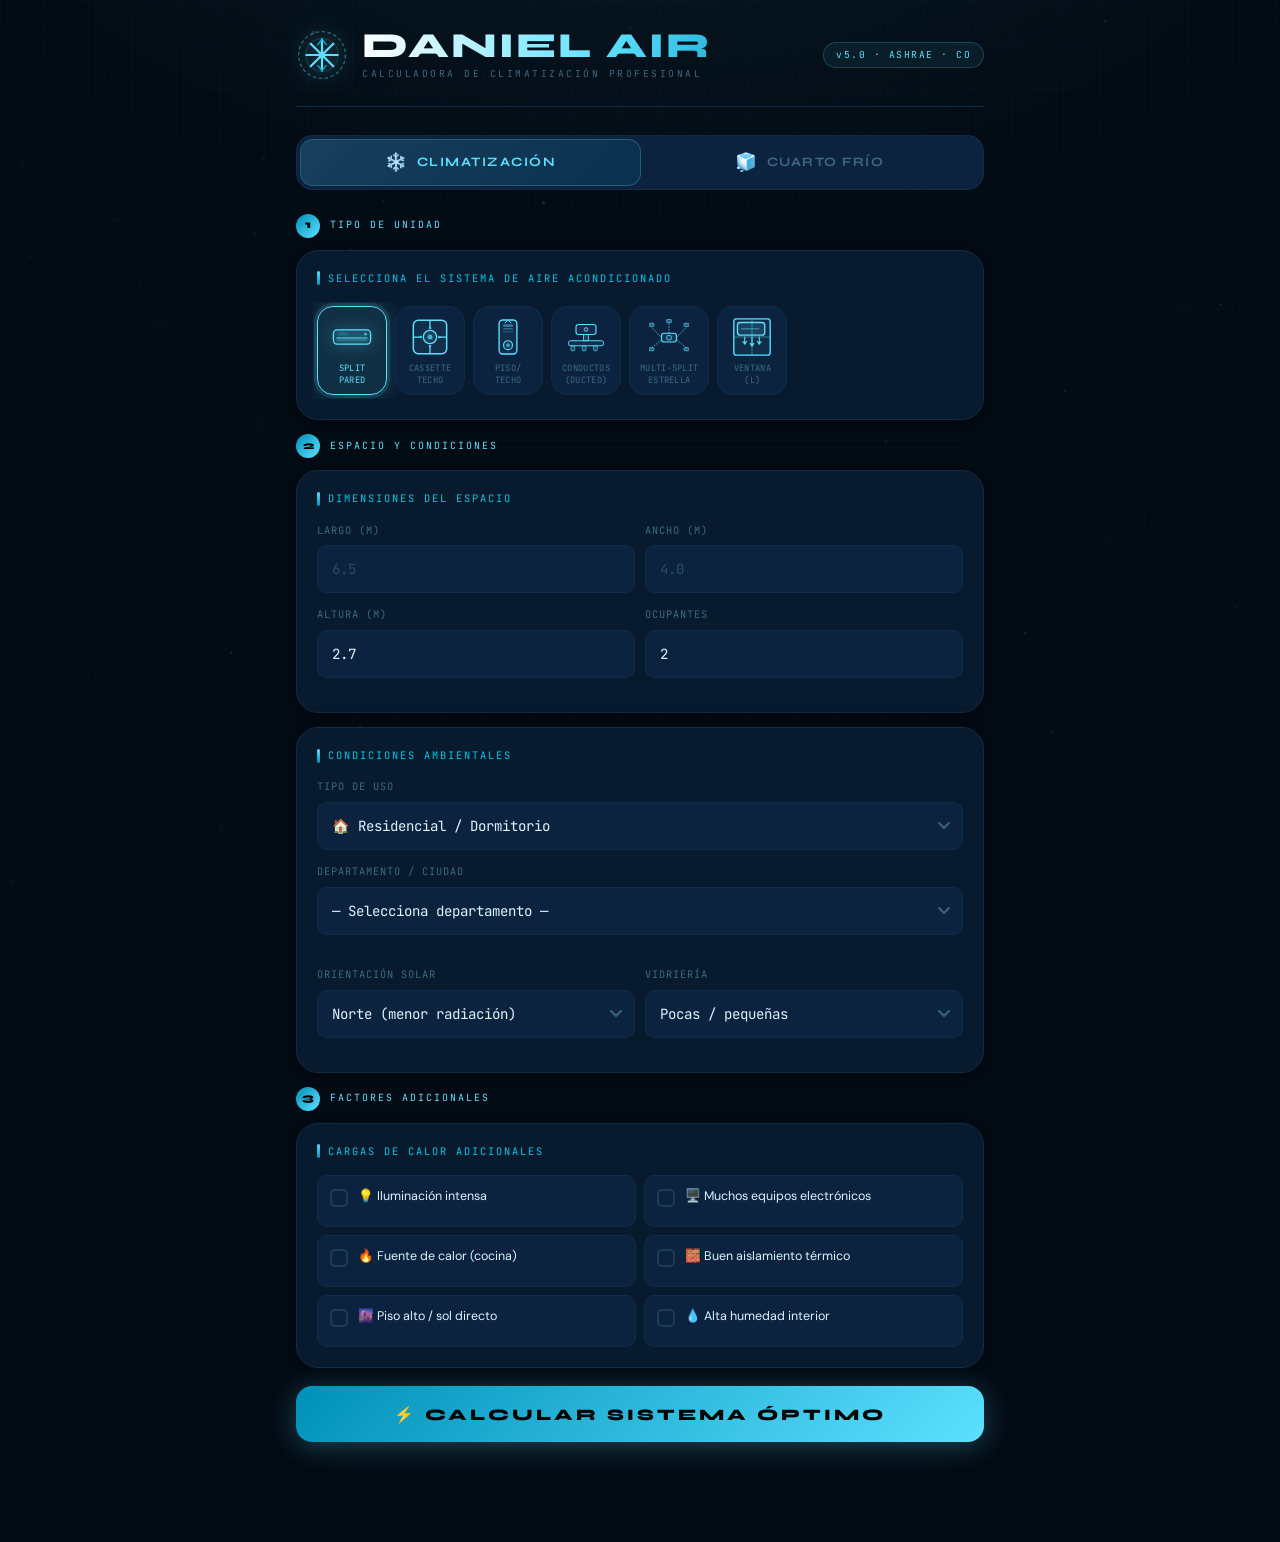
==== commit 00dc371a: "Update index.html" ====
--- a/index.html
+++ b/index.html
@@ -23,6 +23,8 @@
   --green:    #1de9a4;
   --amber:    #ffc043;
   --red:      #ff3d5a;
+  --cold:     #a78bfa;
+  --cold2:    #7c3aed;
   --text:     #dff3ff;
   --muted:    #3d6880;
   --muted2:   #1e3d55;
@@ -39,6 +41,7 @@
 
   --shadow-card: 0 2px 20px rgba(0,0,0,0.5);
   --glow-ice:    0 0 22px rgba(93,224,255,0.25);
+  --glow-cold:   0 0 22px rgba(167,139,250,0.25);
 }
 
 /* ===== RESET ===== */
@@ -126,6 +129,49 @@
   flex-shrink: 0;
 }
 
+/* ===== MODE TOGGLE ===== */
+.mode-toggle {
+  display: flex;
+  gap: 0;
+  background: var(--panel2);
+  border: 1.5px solid var(--border);
+  border-radius: var(--r-md);
+  padding: 4px;
+  margin-bottom: 24px;
+}
+.mode-btn {
+  flex: 1;
+  padding: 12px 10px;
+  border-radius: calc(var(--r-md) - 4px);
+  border: none;
+  background: transparent;
+  color: var(--muted);
+  font-family: 'Syne', sans-serif;
+  font-weight: 700;
+  font-size: 0.8rem;
+  letter-spacing: 1.5px;
+  text-transform: uppercase;
+  cursor: pointer;
+  transition: all 0.25s;
+  display: flex;
+  align-items: center;
+  justify-content: center;
+  gap: 8px;
+  -webkit-tap-highlight-color: transparent;
+}
+.mode-btn:active { transform: scale(0.97); }
+.mode-btn.active-ac {
+  background: linear-gradient(135deg, rgba(93,224,255,0.15), rgba(0,200,232,0.08));
+  color: var(--ice);
+  box-shadow: 0 0 0 1px rgba(93,224,255,0.3);
+}
+.mode-btn.active-cold {
+  background: linear-gradient(135deg, rgba(167,139,250,0.18), rgba(124,58,237,0.08));
+  color: var(--cold);
+  box-shadow: 0 0 0 1px rgba(167,139,250,0.35);
+}
+.mode-icon { font-size: 1.1rem; }
+
 /* ===== STEP PILL ===== */
 .step-label {
   display: flex;
@@ -144,6 +190,9 @@
   display: flex; align-items: center; justify-content: center;
   flex-shrink: 0;
 }
+.step-num.cold-num {
+  background: linear-gradient(135deg, var(--cold2), var(--cold));
+}
 .step-text {
   font-family: 'JetBrains Mono', monospace;
   font-size: 0.62rem;
@@ -151,6 +200,7 @@
   text-transform: uppercase;
   color: var(--ice);
 }
+.step-text.cold-text { color: var(--cold); }
 
 /* ===== CARD ===== */
 .card {
@@ -163,6 +213,9 @@
   transition: border-color 0.3s;
 }
 .card:hover { border-color: var(--border2); }
+.card.cold-card { border-color: rgba(167,139,250,0.2); }
+.card.cold-card:hover { border-color: rgba(167,139,250,0.4); }
+
 .card-head {
   font-family: 'JetBrains Mono', monospace;
   font-size: var(--fs-xs);
@@ -177,6 +230,10 @@
   width: 3px; height: 14px;
   background: linear-gradient(180deg, var(--ice), var(--ice3));
   border-radius: 2px;
+}
+.card-head.cold-head { color: var(--cold); }
+.card-head.cold-head::before {
+  background: linear-gradient(180deg, var(--cold), var(--cold2));
 }
 
 /* ===== AC TYPE SELECTOR — horizontal scroll ===== */
@@ -227,6 +284,51 @@
 }
 .ac-chip.active .ac-chip-label { color: var(--ice); }
 
+/* ===== COLD PRODUCT SELECTOR ===== */
+.cold-products {
+  display: grid;
+  grid-template-columns: 1fr 1fr;
+  gap: 8px;
+}
+@media (max-width: 380px) { .cold-products { grid-template-columns: 1fr; } }
+
+.cold-chip {
+  display: flex;
+  align-items: center;
+  gap: 10px;
+  padding: 12px 14px;
+  border-radius: var(--r-md);
+  border: 1.5px solid var(--border);
+  background: var(--panel2);
+  cursor: pointer;
+  transition: all 0.22s cubic-bezier(0.34,1.56,0.64,1);
+  -webkit-tap-highlight-color: transparent;
+  user-select: none;
+}
+.cold-chip:active { transform: scale(0.97); }
+.cold-chip.active {
+  border-color: var(--cold);
+  background: rgba(167,139,250,0.1);
+  box-shadow: 0 0 0 3px rgba(167,139,250,0.12), var(--glow-cold);
+}
+.cold-chip-icon { font-size: 1.5rem; flex-shrink: 0; }
+.cold-chip-info { min-width: 0; }
+.cold-chip-name {
+  font-family: 'Syne', sans-serif;
+  font-weight: 700;
+  font-size: 0.78rem;
+  color: var(--muted);
+  line-height: 1.2;
+}
+.cold-chip.active .cold-chip-name { color: var(--cold); }
+.cold-chip-temp {
+  font-family: 'JetBrains Mono', monospace;
+  font-size: 0.6rem;
+  color: var(--muted2);
+  margin-top: 2px;
+}
+.cold-chip.active .cold-chip-temp { color: rgba(167,139,250,0.7); }
+
 /* ===== FORM FIELDS ===== */
 .field { margin-bottom: 14px; }
 .field:last-child { margin-bottom: 0; }
@@ -246,6 +348,12 @@
   grid-template-columns: 1fr 1fr;
   gap: 10px;
 }
+.field-row-3 {
+  display: grid;
+  grid-template-columns: 1fr 1fr 1fr;
+  gap: 10px;
+}
+@media (max-width: 420px) { .field-row-3 { grid-template-columns: 1fr 1fr; } }
 
 input[type="number"], select {
   width: 100%;
@@ -260,11 +368,15 @@
   transition: border-color 0.2s, box-shadow 0.2s;
   -webkit-appearance: none;
   appearance: none;
-  min-height: 48px; /* touch friendly */
+  min-height: 48px;
 }
 input[type="number"]:focus, select:focus {
   border-color: var(--ice2);
   box-shadow: 0 0 0 3px rgba(93,224,255,0.12);
+}
+input.cold-input:focus {
+  border-color: var(--cold);
+  box-shadow: 0 0 0 3px rgba(167,139,250,0.15);
 }
 input[type="number"]::placeholder { color: var(--muted); opacity: 0.6; }
 
@@ -274,6 +386,10 @@
   background-position: right 12px center;
   padding-right: 34px;
   cursor: pointer;
+}
+select.cold-select:focus {
+  border-color: var(--cold);
+  box-shadow: 0 0 0 3px rgba(167,139,250,0.15);
 }
 
 /* temp hint */
@@ -286,6 +402,20 @@
   transition: opacity 0.3s;
   min-height: 1.1em;
 }
+
+/* info box */
+.info-box {
+  background: rgba(167,139,250,0.06);
+  border: 1px solid rgba(167,139,250,0.2);
+  border-radius: var(--r-sm);
+  padding: 12px 14px;
+  font-family: 'JetBrains Mono', monospace;
+  font-size: 0.68rem;
+  color: rgba(167,139,250,0.8);
+  line-height: 1.7;
+  margin-top: 14px;
+}
+.info-box strong { color: var(--cold); display: block; margin-bottom: 4px; letter-spacing: 1px; }
 
 /* ===== CHECKBOXES ===== */
 .checks {
@@ -313,6 +443,7 @@
 }
 .chk:active { transform: scale(0.98); }
 .chk.on { background: rgba(93,224,255,0.07); border-color: rgba(93,224,255,0.35); color: var(--ice); }
+.chk.cold-chk.on { background: rgba(167,139,250,0.07); border-color: rgba(167,139,250,0.35); color: var(--cold); }
 .chk input { position:absolute; width:1px; height:1px; opacity:0; pointer-events:none; }
 .chk-box {
   width: 18px; height: 18px; min-width: 18px;
@@ -324,6 +455,7 @@
   margin-top: 1px;
 }
 .chk.on .chk-box { background: var(--ice); border-color: var(--ice); }
+.chk.cold-chk.on .chk-box { background: var(--cold); border-color: var(--cold); }
 .chk.on .chk-box::after { content: '✓'; }
 
 /* ===== CALC BUTTON ===== */
@@ -347,6 +479,10 @@
   min-height: 56px;
   -webkit-tap-highlight-color: transparent;
 }
+.btn-calc.cold-btn {
+  background: linear-gradient(135deg, var(--cold2) 0%, var(--cold) 100%);
+  box-shadow: 0 4px 28px rgba(167,139,250,0.28);
+}
 .btn-calc::before {
   content: '';
   position: absolute;
@@ -358,6 +494,7 @@
 }
 .btn-calc:hover::before { left: 130%; }
 .btn-calc:hover { transform: translateY(-2px); box-shadow: 0 8px 40px rgba(93,224,255,0.42); }
+.btn-calc.cold-btn:hover { box-shadow: 0 8px 40px rgba(167,139,250,0.42); }
 .btn-calc:active { transform: scale(0.98); }
 
 /* ===== RESULTS ===== */
@@ -383,6 +520,7 @@
   display: flex; align-items: center; gap: 10px;
 }
 .section-head::after { content: ''; flex: 1; height: 1px; background: var(--border); }
+.section-head.cold-sh { color: var(--cold); }
 
 /* ===== METRICS GRID ===== */
 .metrics {
@@ -409,6 +547,8 @@
 .met.c-hot::after { background: var(--hot); box-shadow: 0 0 10px var(--hot); }
 .met.c-grn::after { background: var(--green); box-shadow: 0 0 10px var(--green); }
 .met.c-amb::after { background: var(--amber); box-shadow: 0 0 10px var(--amber); }
+.met.c-cold::after { background: var(--cold); box-shadow: 0 0 10px var(--cold); }
+.met.c-blue::after { background: #38bdf8; box-shadow: 0 0 10px #38bdf8; }
 
 .met-lbl {
   font-family: 'JetBrains Mono', monospace;
@@ -429,6 +569,8 @@
 .met.c-hot .met-val { color: var(--hot); }
 .met.c-grn .met-val { color: var(--green); }
 .met.c-amb .met-val { color: var(--amber); }
+.met.c-cold .met-val { color: var(--cold); }
+.met.c-blue .met-val { color: #38bdf8; }
 .met-unit {
   font-family: 'JetBrains Mono', monospace;
   font-size: 0.6rem;
@@ -445,6 +587,10 @@
   margin-bottom: 14px;
   position: relative; overflow: hidden;
 }
+.ac-result.cold-result {
+  background: linear-gradient(135deg, #0d0820 0%, #180f3a 100%);
+  border-color: rgba(167,139,250,0.25);
+}
 .ac-result::before {
   content: '';
   position: absolute; top: -60px; right: -60px;
@@ -452,11 +598,15 @@
   background: radial-gradient(circle, rgba(93,224,255,0.07) 0%, transparent 70%);
   pointer-events: none;
 }
+.ac-result.cold-result::before {
+  background: radial-gradient(circle, rgba(167,139,250,0.08) 0%, transparent 70%);
+}
 .ac-result-inner {
   display: flex; gap: 18px; align-items: flex-start;
 }
 .ac-result-svg { flex-shrink: 0; width: 72px; }
 .ac-result-svg svg { width: 72px; height: 72px; filter: drop-shadow(0 0 14px rgba(93,224,255,0.55)); }
+.ac-result-svg.cold-svg svg { filter: drop-shadow(0 0 14px rgba(167,139,250,0.55)); }
 .ac-result-info { flex: 1; min-width: 0; }
 .ac-result-name {
   font-family: 'Syne', sans-serif;
@@ -498,6 +648,68 @@
   margin-bottom: 3px;
   text-transform: uppercase;
 }
+.detail-item strong.cold-lbl { color: var(--cold); }
+
+/* ===== COLD BREAKDOWN TABLE ===== */
+.cold-breakdown {
+  background: var(--panel);
+  border: 1px solid rgba(167,139,250,0.15);
+  border-radius: var(--r-lg);
+  padding: 18px;
+  margin-bottom: 14px;
+}
+.cold-breakdown-title {
+  font-family: 'JetBrains Mono', monospace;
+  font-size: 0.62rem;
+  letter-spacing: 2px;
+  text-transform: uppercase;
+  color: var(--cold);
+  margin-bottom: 14px;
+  display: flex; align-items: center; gap: 8px;
+}
+.cold-breakdown-title::before {
+  content: '';
+  width: 3px; height: 14px;
+  background: linear-gradient(180deg, var(--cold), var(--cold2));
+  border-radius: 2px;
+}
+.breakdown-row {
+  display: flex;
+  justify-content: space-between;
+  align-items: center;
+  padding: 9px 0;
+  border-bottom: 1px solid rgba(167,139,250,0.08);
+  font-size: 0.8rem;
+}
+.breakdown-row:last-child { border-bottom: none; }
+.breakdown-label { color: var(--muted); }
+.breakdown-val {
+  font-family: 'JetBrains Mono', monospace;
+  font-size: 0.78rem;
+  color: var(--cold);
+  font-weight: 600;
+}
+.breakdown-total {
+  display: flex;
+  justify-content: space-between;
+  align-items: center;
+  padding: 12px 14px;
+  background: rgba(167,139,250,0.08);
+  border-radius: var(--r-sm);
+  margin-top: 12px;
+}
+.breakdown-total-label {
+  font-family: 'Syne', sans-serif;
+  font-weight: 700;
+  font-size: 0.88rem;
+  color: #fff;
+}
+.breakdown-total-val {
+  font-family: 'Syne', sans-serif;
+  font-weight: 800;
+  font-size: 1.3rem;
+  color: var(--cold);
+}
 
 /* ===== WORKER CARD ===== */
 .worker {
@@ -509,17 +721,20 @@
 .worker.ok  { background: rgba(29,233,164,0.04); border-color: rgba(29,233,164,0.22); }
 .worker.warn{ background: rgba(255,192,67,0.04);  border-color: rgba(255,192,67,0.22); }
 .worker.bad { background: rgba(255,61,90,0.04);   border-color: rgba(255,61,90,0.22); }
+.worker.cold-info { background: rgba(167,139,250,0.05); border-color: rgba(167,139,250,0.25); }
 
 .worker-head { display: flex; align-items: center; gap: 10px; margin-bottom: 8px; }
 .dot { width: 10px; height: 10px; border-radius: 50%; flex-shrink: 0; }
 .worker.ok   .dot { background: var(--green); box-shadow: 0 0 8px var(--green); }
 .worker.warn .dot { background: var(--amber); box-shadow: 0 0 8px var(--amber); }
 .worker.bad  .dot { background: var(--red);   box-shadow: 0 0 8px var(--red); }
+.worker.cold-info .dot { background: var(--cold); box-shadow: 0 0 8px var(--cold); }
 
 .worker-title { font-size: var(--fs-md); font-weight: 600; }
 .worker.ok   .worker-title { color: var(--green); }
 .worker.warn .worker-title { color: var(--amber); }
 .worker.bad  .worker-title { color: var(--red); }
+.worker.cold-info .worker-title { color: var(--cold); }
 .worker-desc { font-size: var(--fs-sm); color: var(--muted); line-height: 1.65; }
 
 /* ===== TABLE ===== */
@@ -542,6 +757,7 @@
 .p-ice { background: rgba(93,224,255,0.1);  color: var(--ice); }
 .p-amb { background: rgba(255,192,67,0.1);  color: var(--amber); }
 .p-grn { background: rgba(29,233,164,0.1);  color: var(--green); }
+.p-cold { background: rgba(167,139,250,0.12); color: var(--cold); }
 
 /* ===== DISCLAIMER ===== */
 .disc {
@@ -569,6 +785,10 @@
 
 /* ===== BOTTOM NAV SAFE ===== */
 .safe-bottom { height: env(safe-area-inset-bottom, 0px); }
+
+/* ===== SECTION VISIBILITY ===== */
+.section-ac { }
+.section-cold { display: none; }
 
 /* ===== MOBILE REFINEMENTS ===== */
 @media (max-width: 480px) {
@@ -582,6 +802,7 @@
   .ac-result-svg { width: 56px; }
   .ac-result-svg svg { width: 56px; height: 56px; }
   .btn-calc { font-size: 0.92rem; }
+  .mode-btn { font-size: 0.72rem; letter-spacing: 0.8px; }
 }
 @media (min-width: 640px) {
   .metrics { grid-template-columns: repeat(4, 1fr); }
@@ -619,297 +840,595 @@
       <h1>DANIEL AIR</h1>
       <p>Calculadora de Climatización Profesional</p>
     </div>
-    <div class="ver-badge">v4.0 · ASHRAE · CO</div>
+    <div class="ver-badge">v5.0 · ASHRAE · CO</div>
   </div>
 </header>
 
-<!-- PASO 1: TIPO DE UNIDAD -->
-<div class="step-label">
-  <div class="step-num">1</div>
-  <div class="step-text">Tipo de unidad</div>
+<!-- MODE TOGGLE -->
+<div class="mode-toggle">
+  <button class="mode-btn active-ac" id="btn-mode-ac" onclick="setMode('ac')">
+    <span class="mode-icon">❄️</span> Climatización
+  </button>
+  <button class="mode-btn" id="btn-mode-cold" onclick="setMode('cold')">
+    <span class="mode-icon">🧊</span> Cuarto Frío
+  </button>
 </div>
-<div class="card">
-  <div class="card-head">Selecciona el sistema de aire acondicionado</div>
-  <div class="ac-scroll" id="ac-selector">
-
-    <div class="ac-chip active" data-type="split_pared" onclick="selectAC(this)">
-      <svg viewBox="0 0 56 32" fill="none"><rect x="2" y="6" width="52" height="20" rx="5" stroke="#5de0ff" stroke-width="1.8" fill="rgba(93,224,255,0.07)"/><rect x="6" y="16" width="44" height="3" rx="1.5" fill="#5de0ff" opacity="0.5"/><rect x="6" y="20" width="44" height="2" rx="1" fill="#5de0ff" opacity="0.25"/><circle cx="47" cy="12" r="2" fill="#5de0ff" opacity="0.7"/><rect x="8" y="9" width="14" height="5" rx="2" fill="#5de0ff" opacity="0.15"/></svg>
-      <span class="ac-chip-label">Split<br>Pared</span>
-    </div>
-
-    <div class="ac-chip" data-type="cassette" onclick="selectAC(this)">
-      <svg viewBox="0 0 48 48" fill="none"><rect x="4" y="4" width="40" height="40" rx="6" stroke="#5de0ff" stroke-width="1.8" fill="rgba(93,224,255,0.06)"/><path d="M24 4 L24 14" stroke="#5de0ff" stroke-width="1.5" stroke-linecap="round"/><path d="M24 34 L24 44" stroke="#5de0ff" stroke-width="1.5" stroke-linecap="round"/><path d="M4 24 L14 24" stroke="#5de0ff" stroke-width="1.5" stroke-linecap="round"/><path d="M34 24 L44 24" stroke="#5de0ff" stroke-width="1.5" stroke-linecap="round"/><circle cx="24" cy="24" r="8" stroke="#5de0ff" stroke-width="1.5" fill="rgba(93,224,255,0.1)"/><circle cx="24" cy="24" r="3" fill="#5de0ff" opacity="0.7"/><path d="M24 10 L22 14 L26 14Z" fill="#5de0ff" opacity="0.6"/><path d="M24 38 L22 34 L26 34Z" fill="#5de0ff" opacity="0.6"/><path d="M10 24 L14 22 L14 26Z" fill="#5de0ff" opacity="0.6"/><path d="M38 24 L34 22 L34 26Z" fill="#5de0ff" opacity="0.6"/></svg>
-      <span class="ac-chip-label">Cassette<br>Techo</span>
-    </div>
-
-    <div class="ac-chip" data-type="split_piso_techo" onclick="selectAC(this)">
-      <svg viewBox="0 0 32 54" fill="none"><rect x="4" y="4" width="24" height="46" rx="5" stroke="#5de0ff" stroke-width="1.8" fill="rgba(93,224,255,0.06)"/><rect x="9" y="10" width="14" height="3" rx="1.5" fill="#5de0ff" opacity="0.5"/><rect x="9" y="15" width="14" height="2" rx="1" fill="#5de0ff" opacity="0.35"/><rect x="9" y="19" width="14" height="2" rx="1" fill="#5de0ff" opacity="0.2"/><circle cx="16" cy="38" r="6" stroke="#5de0ff" stroke-width="1.5" fill="rgba(93,224,255,0.08)"/><circle cx="16" cy="38" r="2.5" fill="#5de0ff" opacity="0.6"/><path d="M12 8 L16 4 L20 8" stroke="#5de0ff" stroke-width="1.3" fill="none" stroke-linecap="round"/></svg>
-      <span class="ac-chip-label">Piso/<br>Techo</span>
-    </div>
-
-    <div class="ac-chip" data-type="conductos" onclick="selectAC(this)">
-      <svg viewBox="0 0 64 48" fill="none"><rect x="16" y="4" width="32" height="16" rx="4" stroke="#5de0ff" stroke-width="1.8" fill="rgba(93,224,255,0.06)"/><rect x="28" y="20" width="8" height="10" fill="rgba(93,224,255,0.15)" stroke="#5de0ff" stroke-width="1.3"/><rect x="4" y="30" width="56" height="8" rx="3" stroke="#5de0ff" stroke-width="1.5" fill="rgba(93,224,255,0.06)"/><rect x="8" y="38" width="6" height="8" rx="1.5" fill="rgba(93,224,255,0.2)" stroke="#5de0ff" stroke-width="1"/><rect x="26" y="38" width="6" height="8" rx="1.5" fill="rgba(93,224,255,0.2)" stroke="#5de0ff" stroke-width="1"/><rect x="44" y="38" width="6" height="8" rx="1.5" fill="rgba(93,224,255,0.2)" stroke="#5de0ff" stroke-width="1"/><circle cx="32" cy="12" r="3" stroke="#5de0ff" stroke-width="1.3" fill="rgba(93,224,255,0.1)"/></svg>
-      <span class="ac-chip-label">Conductos<br>(Ducted)</span>
-    </div>
-
-    <div class="ac-chip" data-type="multisplit" onclick="selectAC(this)">
-      <svg viewBox="0 0 64 56" fill="none"><rect x="20" y="22" width="24" height="14" rx="4" stroke="#5de0ff" stroke-width="1.8" fill="rgba(93,224,255,0.1)"/><circle cx="32" cy="29" r="4" stroke="#5de0ff" stroke-width="1.3" fill="rgba(93,224,255,0.08)"/><line x1="20" y1="29" x2="4" y2="12" stroke="#5de0ff" stroke-width="1.2" stroke-dasharray="2.5 2"/><line x1="32" y1="22" x2="32" y2="4" stroke="#5de0ff" stroke-width="1.2" stroke-dasharray="2.5 2"/><line x1="44" y1="29" x2="60" y2="12" stroke="#5de0ff" stroke-width="1.2" stroke-dasharray="2.5 2"/><line x1="20" y1="32" x2="4" y2="46" stroke="#5de0ff" stroke-width="1.2" stroke-dasharray="2.5 2"/><line x1="44" y1="32" x2="60" y2="46" stroke="#5de0ff" stroke-width="1.2" stroke-dasharray="2.5 2"/><rect x="0" y="6" width="8" height="5" rx="1.5" fill="rgba(93,224,255,0.3)" stroke="#5de0ff" stroke-width="1"/><rect x="28" y="0" width="8" height="5" rx="1.5" fill="rgba(93,224,255,0.3)" stroke="#5de0ff" stroke-width="1"/><rect x="56" y="6" width="8" height="5" rx="1.5" fill="rgba(93,224,255,0.3)" stroke="#5de0ff" stroke-width="1"/><rect x="0" y="45" width="8" height="5" rx="1.5" fill="rgba(93,224,255,0.3)" stroke="#5de0ff" stroke-width="1"/><rect x="56" y="45" width="8" height="5" rx="1.5" fill="rgba(93,224,255,0.3)" stroke="#5de0ff" stroke-width="1"/></svg>
-      <span class="ac-chip-label">Multi-Split<br>Estrella</span>
-    </div>
-
-    <div class="ac-chip" data-type="ventana" onclick="selectAC(this)">
-      <svg viewBox="0 0 44 44" fill="none"><rect x="2" y="2" width="40" height="40" rx="3" stroke="#5de0ff" stroke-width="1.5" fill="rgba(93,224,255,0.05)"/><line x1="22" y1="2" x2="22" y2="42" stroke="#5de0ff" stroke-width="1" opacity="0.5"/><line x1="2" y1="22" x2="42" y2="22" stroke="#5de0ff" stroke-width="1" opacity="0.5"/><rect x="6" y="6" width="30" height="14" rx="3" stroke="#5de0ff" stroke-width="1.5" fill="rgba(93,224,255,0.12)"/><line x1="10" y1="13" x2="30" y2="13" stroke="#5de0ff" stroke-width="1" opacity="0.6"/><path d="M14 22 L14 30 M14 30 L12 27 M14 30 L16 27" stroke="#5de0ff" stroke-width="1.2" stroke-linecap="round"/><path d="M22 22 L22 32 M22 32 L20 29 M22 32 L24 29" stroke="#5de0ff" stroke-width="1.2" stroke-linecap="round"/><path d="M30 22 L30 30 M30 30 L28 27 M30 30 L32 27" stroke="#5de0ff" stroke-width="1.2" stroke-linecap="round"/></svg>
-      <span class="ac-chip-label">Ventana<br>(L)</span>
-    </div>
-  </div>
-</div>
-
-<!-- PASO 2: DIMENSIONES + CONDICIONES -->
-<div class="step-label">
-  <div class="step-num">2</div>
-  <div class="step-text">Espacio y condiciones</div>
-</div>
-
-<div class="card">
-  <div class="card-head">Dimensiones del espacio</div>
-  <div class="field-row">
+
+<!-- ======================== SECCIÓN CLIMATIZACIÓN ======================== -->
+<div class="section-ac" id="section-ac">
+
+  <!-- PASO 1: TIPO DE UNIDAD -->
+  <div class="step-label">
+    <div class="step-num">1</div>
+    <div class="step-text">Tipo de unidad</div>
+  </div>
+  <div class="card">
+    <div class="card-head">Selecciona el sistema de aire acondicionado</div>
+    <div class="ac-scroll" id="ac-selector">
+
+      <div class="ac-chip active" data-type="split_pared" onclick="selectAC(this)">
+        <svg viewBox="0 0 56 32" fill="none"><rect x="2" y="6" width="52" height="20" rx="5" stroke="#5de0ff" stroke-width="1.8" fill="rgba(93,224,255,0.07)"/><rect x="6" y="16" width="44" height="3" rx="1.5" fill="#5de0ff" opacity="0.5"/><rect x="6" y="20" width="44" height="2" rx="1" fill="#5de0ff" opacity="0.25"/><circle cx="47" cy="12" r="2" fill="#5de0ff" opacity="0.7"/><rect x="8" y="9" width="14" height="5" rx="2" fill="#5de0ff" opacity="0.15"/></svg>
+        <span class="ac-chip-label">Split<br>Pared</span>
+      </div>
+
+      <div class="ac-chip" data-type="cassette" onclick="selectAC(this)">
+        <svg viewBox="0 0 48 48" fill="none"><rect x="4" y="4" width="40" height="40" rx="6" stroke="#5de0ff" stroke-width="1.8" fill="rgba(93,224,255,0.06)"/><path d="M24 4 L24 14" stroke="#5de0ff" stroke-width="1.5" stroke-linecap="round"/><path d="M24 34 L24 44" stroke="#5de0ff" stroke-width="1.5" stroke-linecap="round"/><path d="M4 24 L14 24" stroke="#5de0ff" stroke-width="1.5" stroke-linecap="round"/><path d="M34 24 L44 24" stroke="#5de0ff" stroke-width="1.5" stroke-linecap="round"/><circle cx="24" cy="24" r="8" stroke="#5de0ff" stroke-width="1.5" fill="rgba(93,224,255,0.1)"/><circle cx="24" cy="24" r="3" fill="#5de0ff" opacity="0.7"/><path d="M24 10 L22 14 L26 14Z" fill="#5de0ff" opacity="0.6"/><path d="M24 38 L22 34 L26 34Z" fill="#5de0ff" opacity="0.6"/><path d="M10 24 L14 22 L14 26Z" fill="#5de0ff" opacity="0.6"/><path d="M38 24 L34 22 L34 26Z" fill="#5de0ff" opacity="0.6"/></svg>
+        <span class="ac-chip-label">Cassette<br>Techo</span>
+      </div>
+
+      <div class="ac-chip" data-type="split_piso_techo" onclick="selectAC(this)">
+        <svg viewBox="0 0 32 54" fill="none"><rect x="4" y="4" width="24" height="46" rx="5" stroke="#5de0ff" stroke-width="1.8" fill="rgba(93,224,255,0.06)"/><rect x="9" y="10" width="14" height="3" rx="1.5" fill="#5de0ff" opacity="0.5"/><rect x="9" y="15" width="14" height="2" rx="1" fill="#5de0ff" opacity="0.35"/><rect x="9" y="19" width="14" height="2" rx="1" fill="#5de0ff" opacity="0.2"/><circle cx="16" cy="38" r="6" stroke="#5de0ff" stroke-width="1.5" fill="rgba(93,224,255,0.08)"/><circle cx="16" cy="38" r="2.5" fill="#5de0ff" opacity="0.6"/><path d="M12 8 L16 4 L20 8" stroke="#5de0ff" stroke-width="1.3" fill="none" stroke-linecap="round"/></svg>
+        <span class="ac-chip-label">Piso/<br>Techo</span>
+      </div>
+
+      <div class="ac-chip" data-type="conductos" onclick="selectAC(this)">
+        <svg viewBox="0 0 64 48" fill="none"><rect x="16" y="4" width="32" height="16" rx="4" stroke="#5de0ff" stroke-width="1.8" fill="rgba(93,224,255,0.06)"/><rect x="28" y="20" width="8" height="10" fill="rgba(93,224,255,0.15)" stroke="#5de0ff" stroke-width="1.3"/><rect x="4" y="30" width="56" height="8" rx="3" stroke="#5de0ff" stroke-width="1.5" fill="rgba(93,224,255,0.06)"/><rect x="8" y="38" width="6" height="8" rx="1.5" fill="rgba(93,224,255,0.2)" stroke="#5de0ff" stroke-width="1"/><rect x="26" y="38" width="6" height="8" rx="1.5" fill="rgba(93,224,255,0.2)" stroke="#5de0ff" stroke-width="1"/><rect x="44" y="38" width="6" height="8" rx="1.5" fill="rgba(93,224,255,0.2)" stroke="#5de0ff" stroke-width="1"/><circle cx="32" cy="12" r="3" stroke="#5de0ff" stroke-width="1.3" fill="rgba(93,224,255,0.1)"/></svg>
+        <span class="ac-chip-label">Conductos<br>(Ducted)</span>
+      </div>
+
+      <div class="ac-chip" data-type="multisplit" onclick="selectAC(this)">
+        <svg viewBox="0 0 64 56" fill="none"><rect x="20" y="22" width="24" height="14" rx="4" stroke="#5de0ff" stroke-width="1.8" fill="rgba(93,224,255,0.1)"/><circle cx="32" cy="29" r="4" stroke="#5de0ff" stroke-width="1.3" fill="rgba(93,224,255,0.08)"/><line x1="20" y1="29" x2="4" y2="12" stroke="#5de0ff" stroke-width="1.2" stroke-dasharray="2.5 2"/><line x1="32" y1="22" x2="32" y2="4" stroke="#5de0ff" stroke-width="1.2" stroke-dasharray="2.5 2"/><line x1="44" y1="29" x2="60" y2="12" stroke="#5de0ff" stroke-width="1.2" stroke-dasharray="2.5 2"/><line x1="20" y1="32" x2="4" y2="46" stroke="#5de0ff" stroke-width="1.2" stroke-dasharray="2.5 2"/><line x1="44" y1="32" x2="60" y2="46" stroke="#5de0ff" stroke-width="1.2" stroke-dasharray="2.5 2"/><rect x="0" y="6" width="8" height="5" rx="1.5" fill="rgba(93,224,255,0.3)" stroke="#5de0ff" stroke-width="1"/><rect x="28" y="0" width="8" height="5" rx="1.5" fill="rgba(93,224,255,0.3)" stroke="#5de0ff" stroke-width="1"/><rect x="56" y="6" width="8" height="5" rx="1.5" fill="rgba(93,224,255,0.3)" stroke="#5de0ff" stroke-width="1"/><rect x="0" y="45" width="8" height="5" rx="1.5" fill="rgba(93,224,255,0.3)" stroke="#5de0ff" stroke-width="1"/><rect x="56" y="45" width="8" height="5" rx="1.5" fill="rgba(93,224,255,0.3)" stroke="#5de0ff" stroke-width="1"/></svg>
+        <span class="ac-chip-label">Multi-Split<br>Estrella</span>
+      </div>
+
+      <div class="ac-chip" data-type="ventana" onclick="selectAC(this)">
+        <svg viewBox="0 0 44 44" fill="none"><rect x="2" y="2" width="40" height="40" rx="3" stroke="#5de0ff" stroke-width="1.5" fill="rgba(93,224,255,0.05)"/><line x1="22" y1="2" x2="22" y2="42" stroke="#5de0ff" stroke-width="1" opacity="0.5"/><line x1="2" y1="22" x2="42" y2="22" stroke="#5de0ff" stroke-width="1" opacity="0.5"/><rect x="6" y="6" width="30" height="14" rx="3" stroke="#5de0ff" stroke-width="1.5" fill="rgba(93,224,255,0.12)"/><line x1="10" y1="13" x2="30" y2="13" stroke="#5de0ff" stroke-width="1" opacity="0.6"/><path d="M14 22 L14 30 M14 30 L12 27 M14 30 L16 27" stroke="#5de0ff" stroke-width="1.2" stroke-linecap="round"/><path d="M22 22 L22 32 M22 32 L20 29 M22 32 L24 29" stroke="#5de0ff" stroke-width="1.2" stroke-linecap="round"/><path d="M30 22 L30 30 M30 30 L28 27 M30 30 L32 27" stroke="#5de0ff" stroke-width="1.2" stroke-linecap="round"/></svg>
+        <span class="ac-chip-label">Ventana<br>(L)</span>
+      </div>
+    </div>
+  </div>
+
+  <!-- PASO 2: DIMENSIONES + CONDICIONES -->
+  <div class="step-label">
+    <div class="step-num">2</div>
+    <div class="step-text">Espacio y condiciones</div>
+  </div>
+
+  <div class="card">
+    <div class="card-head">Dimensiones del espacio</div>
+    <div class="field-row">
+      <div class="field">
+        <label class="field-label">Largo (m)</label>
+        <input type="number" id="largo" placeholder="6.5" min="1" max="200" step="0.1" inputmode="decimal">
+      </div>
+      <div class="field">
+        <label class="field-label">Ancho (m)</label>
+        <input type="number" id="ancho" placeholder="4.0" min="1" max="200" step="0.1" inputmode="decimal">
+      </div>
+    </div>
+    <div class="field-row">
+      <div class="field">
+        <label class="field-label">Altura (m)</label>
+        <input type="number" id="altura" placeholder="2.7" min="1.8" max="12" step="0.1" value="2.7" inputmode="decimal">
+      </div>
+      <div class="field">
+        <label class="field-label">Ocupantes</label>
+        <input type="number" id="personas" placeholder="2" min="1" max="500" step="1" value="2" inputmode="numeric">
+      </div>
+    </div>
+  </div>
+
+  <div class="card">
+    <div class="card-head">Condiciones ambientales</div>
     <div class="field">
-      <label class="field-label">Largo (m)</label>
-      <input type="number" id="largo" placeholder="6.5" min="1" max="200" step="0.1" inputmode="decimal">
+      <label class="field-label">Tipo de uso</label>
+      <select id="uso">
+        <option value="residencial">🏠 Residencial / Dormitorio</option>
+        <option value="oficina">💼 Oficina / Trabajo</option>
+        <option value="comercial">🏪 Local Comercial</option>
+        <option value="servidores">🖥️ Sala de Servidores</option>
+        <option value="gym">🏋️ Gimnasio / Alta actividad</option>
+        <option value="restaurante">🍽️ Restaurante / Cocina</option>
+      </select>
     </div>
     <div class="field">
-      <label class="field-label">Ancho (m)</label>
-      <input type="number" id="ancho" placeholder="4.0" min="1" max="200" step="0.1" inputmode="decimal">
-    </div>
-  </div>
-  <div class="field-row">
-    <div class="field">
-      <label class="field-label">Altura (m)</label>
-      <input type="number" id="altura" placeholder="2.7" min="1.8" max="12" step="0.1" value="2.7" inputmode="decimal">
-    </div>
-    <div class="field">
-      <label class="field-label">Ocupantes</label>
-      <input type="number" id="personas" placeholder="2" min="1" max="500" step="1" value="2" inputmode="numeric">
-    </div>
-  </div>
-</div>
-
-<div class="card">
-  <div class="card-head">Condiciones ambientales</div>
-  <div class="field">
-    <label class="field-label">Tipo de uso</label>
-    <select id="uso">
-      <option value="residencial">🏠 Residencial / Dormitorio</option>
-      <option value="oficina">💼 Oficina / Trabajo</option>
-      <option value="comercial">🏪 Local Comercial</option>
-      <option value="servidores">🖥️ Sala de Servidores</option>
-      <option value="gym">🏋️ Gimnasio / Alta actividad</option>
-      <option value="restaurante">🍽️ Restaurante / Cocina</option>
-    </select>
-  </div>
-  <div class="field">
-    <label class="field-label">Departamento / Ciudad</label>
-    <select id="depto" onchange="updateTempHint()">
-      <option value="">— Selecciona departamento —</option>
-      <option value="amazonas">Amazonas (28–33°C)</option>
-      <option value="antioquia">Antioquia (18–28°C)</option>
-      <option value="arauca">Arauca (28–35°C)</option>
-      <option value="atlantico">Atlántico (28–34°C)</option>
-      <option value="bolivar">Bolívar (28–35°C)</option>
-      <option value="boyaca">Boyacá (8–18°C)</option>
-      <option value="caldas">Caldas (14–24°C)</option>
-      <option value="caqueta">Caquetá (26–32°C)</option>
-      <option value="casanare">Casanare (28–35°C)</option>
-      <option value="cauca">Cauca (14–24°C)</option>
-      <option value="cesar">Cesar (28–36°C)</option>
-      <option value="choco">Chocó (26–33°C)</option>
-      <option value="cordoba">Córdoba (28–36°C)</option>
-      <option value="cundinamarca">Cundinamarca (8–22°C)</option>
-      <option value="guainia">Guainía (27–34°C)</option>
-      <option value="guaviare">Guaviare (26–32°C)</option>
-      <option value="huila">Huila (20–32°C)</option>
-      <option value="laguajira">La Guajira (30–40°C)</option>
-      <option value="magdalena">Magdalena (28–35°C)</option>
-      <option value="meta">Meta (26–34°C)</option>
-      <option value="narino">Nariño (10–22°C)</option>
-      <option value="nortedesantander">Norte de Santander (22–32°C)</option>
-      <option value="putumayo">Putumayo (20–30°C)</option>
-      <option value="quindio">Quindío (16–26°C)</option>
-      <option value="risaralda">Risaralda (14–26°C)</option>
-      <option value="sanandrés">San Andrés y Providencia (28–32°C)</option>
-      <option value="santander">Santander (18–32°C)</option>
-      <option value="sucre">Sucre (28–36°C)</option>
-      <option value="tolima">Tolima (20–36°C)</option>
-      <option value="valledecauca">Valle del Cauca (18–30°C)</option>
-      <option value="vaupes">Vaupés (27–33°C)</option>
-      <option value="vichada">Vichada (28–36°C)</option>
-      <option value="bogota">Bogotá D.C. (6–18°C)</option>
-      <option value="barranquilla">Barranquilla (28–36°C)</option>
-      <option value="cartagena">Cartagena (28–35°C)</option>
-      <option value="medellin">Medellín (17–28°C)</option>
-      <option value="cali">Cali (18–28°C)</option>
-      <option value="bucaramanga">Bucaramanga (18–28°C)</option>
-      <option value="cucuta">Cúcuta (24–38°C)</option>
-      <option value="manizales">Manizales (13–22°C)</option>
-      <option value="villavicencio">Villavicencio (26–34°C)</option>
-      <option value="monteria">Montería (27–36°C)</option>
-      <option value="pasto">Pasto (8–18°C)</option>
-      <option value="neiva">Neiva (24–36°C)</option>
-      <option value="ibague">Ibagué (20–32°C)</option>
-      <option value="pereira">Pereira (16–26°C)</option>
-      <option value="soledad">Soledad / Sabanalarga (28–34°C)</option>
-      <option value="sincelejo">Sincelejo (28–35°C)</option>
-      <option value="valledupar">Valledupar (28–38°C)</option>
-      <option value="riohacha">Riohacha (30–40°C)</option>
-      <option value="florencia">Florencia (25–32°C)</option>
-      <option value="quibdo">Quibdó (26–33°C)</option>
-      <option value="popayan">Popayán (14–22°C)</option>
-      <option value="armenia">Armenia (16–26°C)</option>
-      <option value="tunja">Tunja (6–16°C)</option>
-      <option value="yopal">Yopal (27–34°C)</option>
-      <option value="arauca_city">Arauca ciudad (27–35°C)</option>
-      <option value="mocoa">Mocoa (20–30°C)</option>
-      <option value="mitu">Mitú (26–33°C)</option>
-      <option value="puerto_inirida">Puerto Inírida (27–34°C)</option>
-      <option value="san_jose_guaviare">San José del Guaviare (25–32°C)</option>
-      <option value="puerto_carreno">Puerto Carreño (28–36°C)</option>
-    </select>
-    <div class="temp-hint" id="temp-hint"></div>
-  </div>
-  <div class="field-row">
-    <div class="field">
-      <label class="field-label">Orientación solar</label>
-      <select id="orientacion">
-        <option value="norte">Norte (menor radiación)</option>
-        <option value="sur">Sur (moderada)</option>
-        <option value="este">Este (mañana)</option>
-        <option value="oeste">Oeste (tarde — más carga)</option>
+      <label class="field-label">Departamento / Ciudad</label>
+      <select id="depto" onchange="updateTempHint()">
+        <option value="">— Selecciona departamento —</option>
+        <option value="amazonas">Amazonas (28–33°C)</option>
+        <option value="antioquia">Antioquia (18–28°C)</option>
+        <option value="arauca">Arauca (28–35°C)</option>
+        <option value="atlantico">Atlántico (28–34°C)</option>
+        <option value="bolivar">Bolívar (28–35°C)</option>
+        <option value="boyaca">Boyacá (8–18°C)</option>
+        <option value="caldas">Caldas (14–24°C)</option>
+        <option value="caqueta">Caquetá (26–32°C)</option>
+        <option value="casanare">Casanare (28–35°C)</option>
+        <option value="cauca">Cauca (14–24°C)</option>
+        <option value="cesar">Cesar (28–36°C)</option>
+        <option value="choco">Chocó (26–33°C)</option>
+        <option value="cordoba">Córdoba (28–36°C)</option>
+        <option value="cundinamarca">Cundinamarca (8–22°C)</option>
+        <option value="guainia">Guainía (27–34°C)</option>
+        <option value="guaviare">Guaviare (26–32°C)</option>
+        <option value="huila">Huila (20–32°C)</option>
+        <option value="laguajira">La Guajira (30–40°C)</option>
+        <option value="magdalena">Magdalena (28–35°C)</option>
+        <option value="meta">Meta (26–34°C)</option>
+        <option value="narino">Nariño (10–22°C)</option>
+        <option value="nortedesantander">Norte de Santander (22–32°C)</option>
+        <option value="putumayo">Putumayo (20–30°C)</option>
+        <option value="quindio">Quindío (16–26°C)</option>
+        <option value="risaralda">Risaralda (14–26°C)</option>
+        <option value="sanandrés">San Andrés y Providencia (28–32°C)</option>
+        <option value="santander">Santander (18–32°C)</option>
+        <option value="sucre">Sucre (28–36°C)</option>
+        <option value="tolima">Tolima (20–36°C)</option>
+        <option value="valledecauca">Valle del Cauca (18–30°C)</option>
+        <option value="vaupes">Vaupés (27–33°C)</option>
+        <option value="vichada">Vichada (28–36°C)</option>
+        <option value="bogota">Bogotá D.C. (6–18°C)</option>
+        <option value="barranquilla">Barranquilla (28–36°C)</option>
+        <option value="cartagena">Cartagena (28–35°C)</option>
+        <option value="medellin">Medellín (17–28°C)</option>
+        <option value="cali">Cali (18–28°C)</option>
+        <option value="bucaramanga">Bucaramanga (18–28°C)</option>
+        <option value="cucuta">Cúcuta (24–38°C)</option>
+        <option value="manizales">Manizales (13–22°C)</option>
+        <option value="villavicencio">Villavicencio (26–34°C)</option>
+        <option value="monteria">Montería (27–36°C)</option>
+        <option value="pasto">Pasto (8–18°C)</option>
+        <option value="neiva">Neiva (24–36°C)</option>
+        <option value="ibague">Ibagué (20–32°C)</option>
+        <option value="pereira">Pereira (16–26°C)</option>
+        <option value="soledad">Soledad / Sabanalarga (28–34°C)</option>
+        <option value="sincelejo">Sincelejo (28–35°C)</option>
+        <option value="valledupar">Valledupar (28–38°C)</option>
+        <option value="riohacha">Riohacha (30–40°C)</option>
+        <option value="florencia">Florencia (25–32°C)</option>
+        <option value="quibdo">Quibdó (26–33°C)</option>
+        <option value="popayan">Popayán (14–22°C)</option>
+        <option value="armenia">Armenia (16–26°C)</option>
+        <option value="tunja">Tunja (6–16°C)</option>
+        <option value="yopal">Yopal (27–34°C)</option>
+        <option value="arauca_city">Arauca ciudad (27–35°C)</option>
+        <option value="mocoa">Mocoa (20–30°C)</option>
+        <option value="mitu">Mitú (26–33°C)</option>
+        <option value="puerto_inirida">Puerto Inírida (27–34°C)</option>
+        <option value="san_jose_guaviare">San José del Guaviare (25–32°C)</option>
+        <option value="puerto_carreno">Puerto Carreño (28–36°C)</option>
       </select>
-    </div>
-    <div class="field">
-      <label class="field-label">Vidriería</label>
-      <select id="ventanas">
-        <option value="poca">Pocas / pequeñas</option>
-        <option value="media">Moderadas</option>
-        <option value="mucha">Muchas / p-a-techo</option>
-      </select>
-    </div>
-  </div>
-</div>
-
-<!-- PASO 3: FACTORES -->
-<div class="step-label">
-  <div class="step-num">3</div>
-  <div class="step-text">Factores adicionales</div>
-</div>
-<div class="card">
-  <div class="card-head">Cargas de calor adicionales</div>
-  <div class="checks">
-    <label class="chk" for="f_ilum">
-      <input type="checkbox" id="f_ilum">
-      <div class="chk-box"></div>
-      💡 Iluminación intensa
-    </label>
-    <label class="chk" for="f_equip">
-      <input type="checkbox" id="f_equip">
-      <div class="chk-box"></div>
-      🖥️ Muchos equipos electrónicos
-    </label>
-    <label class="chk" for="f_coc">
-      <input type="checkbox" id="f_coc">
-      <div class="chk-box"></div>
-      🔥 Fuente de calor (cocina)
-    </label>
-    <label class="chk" for="f_aisl">
-      <input type="checkbox" id="f_aisl">
-      <div class="chk-box"></div>
-      🧱 Buen aislamiento térmico
-    </label>
-    <label class="chk" for="f_alto">
-      <input type="checkbox" id="f_alto">
-      <div class="chk-box"></div>
-      🌆 Piso alto / sol directo
-    </label>
-    <label class="chk" for="f_hum">
-      <input type="checkbox" id="f_hum">
-      <div class="chk-box"></div>
-      💧 Alta humedad interior
-    </label>
-  </div>
-</div>
-
-<!-- CTA -->
-<div class="btn-wrap">
-  <button class="btn-calc" onclick="calcular()">⚡ Calcular sistema óptimo</button>
-</div>
-
-<!-- RESULTS -->
+      <div class="temp-hint" id="temp-hint"></div>
+    </div>
+    <div class="field-row">
+      <div class="field">
+        <label class="field-label">Orientación solar</label>
+        <select id="orientacion">
+          <option value="norte">Norte (menor radiación)</option>
+          <option value="sur">Sur (moderada)</option>
+          <option value="este">Este (mañana)</option>
+          <option value="oeste">Oeste (tarde — más carga)</option>
+        </select>
+      </div>
+      <div class="field">
+        <label class="field-label">Vidriería</label>
+        <select id="ventanas">
+          <option value="poca">Pocas / pequeñas</option>
+          <option value="media">Moderadas</option>
+          <option value="mucha">Muchas / p-a-techo</option>
+        </select>
+      </div>
+    </div>
+  </div>
+
+  <!-- PASO 3: FACTORES -->
+  <div class="step-label">
+    <div class="step-num">3</div>
+    <div class="step-text">Factores adicionales</div>
+  </div>
+  <div class="card">
+    <div class="card-head">Cargas de calor adicionales</div>
+    <div class="checks">
+      <label class="chk" for="f_ilum">
+        <input type="checkbox" id="f_ilum">
+        <div class="chk-box"></div>
+        💡 Iluminación intensa
+      </label>
+      <label class="chk" for="f_equip">
+        <input type="checkbox" id="f_equip">
+        <div class="chk-box"></div>
+        🖥️ Muchos equipos electrónicos
+      </label>
+      <label class="chk" for="f_coc">
+        <input type="checkbox" id="f_coc">
+        <div class="chk-box"></div>
+        🔥 Fuente de calor (cocina)
+      </label>
+      <label class="chk" for="f_aisl">
+        <input type="checkbox" id="f_aisl">
+        <div class="chk-box"></div>
+        🧱 Buen aislamiento térmico
+      </label>
+      <label class="chk" for="f_alto">
+        <input type="checkbox" id="f_alto">
+        <div class="chk-box"></div>
+        🌆 Piso alto / sol directo
+      </label>
+      <label class="chk" for="f_hum">
+        <input type="checkbox" id="f_hum">
+        <div class="chk-box"></div>
+        💧 Alta humedad interior
+      </label>
+    </div>
+  </div>
+
+  <div class="btn-wrap">
+    <button class="btn-calc" onclick="calcular()">⚡ Calcular sistema óptimo</button>
+  </div>
+
+</div><!-- /section-ac -->
+
+<!-- ======================== SECCIÓN CUARTO FRÍO ======================== -->
+<div class="section-cold" id="section-cold">
+
+  <!-- PASO 1: TIPO DE ALMACENAMIENTO -->
+  <div class="step-label">
+    <div class="step-num cold-num">1</div>
+    <div class="step-text cold-text">Tipo de almacenamiento</div>
+  </div>
+  <div class="card cold-card">
+    <div class="card-head cold-head">Producto a conservar</div>
+    <div class="cold-products" id="cold-products">
+
+      <div class="cold-chip active" data-product="carnes" onclick="selectColdProduct(this)">
+        <div class="cold-chip-icon">🥩</div>
+        <div class="cold-chip-info">
+          <div class="cold-chip-name">Carnes y aves</div>
+          <div class="cold-chip-temp">0°C a 4°C</div>
+        </div>
+      </div>
+
+      <div class="cold-chip" data-product="frutas_verduras" onclick="selectColdProduct(this)">
+        <div class="cold-chip-icon">🥦</div>
+        <div class="cold-chip-info">
+          <div class="cold-chip-name">Frutas y verduras</div>
+          <div class="cold-chip-temp">4°C a 8°C</div>
+        </div>
+      </div>
+
+      <div class="cold-chip" data-product="lacteos" onclick="selectColdProduct(this)">
+        <div class="cold-chip-icon">🧀</div>
+        <div class="cold-chip-info">
+          <div class="cold-chip-name">Lácteos</div>
+          <div class="cold-chip-temp">2°C a 6°C</div>
+        </div>
+      </div>
+
+      <div class="cold-chip" data-product="bebidas" onclick="selectColdProduct(this)">
+        <div class="cold-chip-icon">🍺</div>
+        <div class="cold-chip-info">
+          <div class="cold-chip-name">Bebidas / flores</div>
+          <div class="cold-chip-temp">6°C a 10°C</div>
+        </div>
+      </div>
+
+      <div class="cold-chip" data-product="pescados" onclick="selectColdProduct(this)">
+        <div class="cold-chip-icon">🐟</div>
+        <div class="cold-chip-info">
+          <div class="cold-chip-name">Pescados y mariscos</div>
+          <div class="cold-chip-temp">-2°C a 2°C</div>
+        </div>
+      </div>
+
+      <div class="cold-chip" data-product="congelados" onclick="selectColdProduct(this)">
+        <div class="cold-chip-icon">🧊</div>
+        <div class="cold-chip-info">
+          <div class="cold-chip-name">Congelados profundos</div>
+          <div class="cold-chip-temp">-18°C a -22°C</div>
+        </div>
+      </div>
+
+      <div class="cold-chip" data-product="helados" onclick="selectColdProduct(this)">
+        <div class="cold-chip-icon">🍦</div>
+        <div class="cold-chip-info">
+          <div class="cold-chip-name">Helados / ultra frío</div>
+          <div class="cold-chip-temp">-25°C a -30°C</div>
+        </div>
+      </div>
+
+      <div class="cold-chip" data-product="farmaceutico" onclick="selectColdProduct(this)">
+        <div class="cold-chip-icon">💊</div>
+        <div class="cold-chip-info">
+          <div class="cold-chip-name">Farmacéutico</div>
+          <div class="cold-chip-temp">2°C a 8°C</div>
+        </div>
+      </div>
+
+    </div>
+  </div>
+
+  <!-- PASO 2: DIMENSIONES DEL CUARTO -->
+  <div class="step-label">
+    <div class="step-num cold-num">2</div>
+    <div class="step-text cold-text">Dimensiones del cuarto frío</div>
+  </div>
+  <div class="card cold-card">
+    <div class="card-head cold-head">Medidas internas del recinto</div>
+    <div class="field-row-3">
+      <div class="field">
+        <label class="field-label">Largo (m)</label>
+        <input type="number" class="cold-input" id="cf_largo" placeholder="3.0" min="0.5" max="100" step="0.1" inputmode="decimal">
+      </div>
+      <div class="field">
+        <label class="field-label">Ancho (m)</label>
+        <input type="number" class="cold-input" id="cf_ancho" placeholder="2.5" min="0.5" max="100" step="0.1" inputmode="decimal">
+      </div>
+      <div class="field">
+        <label class="field-label">Alto (m)</label>
+        <input type="number" class="cold-input" id="cf_alto" placeholder="2.2" min="1.5" max="10" step="0.1" value="2.2" inputmode="decimal">
+      </div>
+    </div>
+    <div class="field-row">
+      <div class="field">
+        <label class="field-label">Carga de producto (kg/día)</label>
+        <input type="number" class="cold-input" id="cf_carga" placeholder="200" min="0" max="50000" step="10" inputmode="numeric">
+      </div>
+      <div class="field">
+        <label class="field-label">Temp. inicial producto (°C)</label>
+        <input type="number" class="cold-input" id="cf_temp_entrada" placeholder="25" min="-10" max="60" step="1" value="25" inputmode="decimal">
+      </div>
+    </div>
+  </div>
+
+  <!-- PASO 3: CONDICIONES -->
+  <div class="step-label">
+    <div class="step-num cold-num">3</div>
+    <div class="step-text cold-text">Condiciones del entorno</div>
+  </div>
+  <div class="card cold-card">
+    <div class="card-head cold-head">Ambiente exterior y construcción</div>
+    <div class="field-row">
+      <div class="field">
+        <label class="field-label">Temp. exterior (°C)</label>
+        <input type="number" class="cold-input" id="cf_text" placeholder="32" min="5" max="45" step="1" value="32" inputmode="decimal">
+      </div>
+      <div class="field">
+        <label class="field-label">Aislamiento paredes</label>
+        <select class="cold-select" id="cf_aisl">
+          <option value="bajo">Bajo (poliuretano 50mm)</option>
+          <option value="medio" selected>Medio (poliuretano 80mm)</option>
+          <option value="alto">Alto (poliuretano 100mm)</option>
+          <option value="muy_alto">Muy alto (150mm+)</option>
+        </select>
+      </div>
+    </div>
+    <div class="field-row">
+      <div class="field">
+        <label class="field-label">Frecuencia de apertura</label>
+        <select class="cold-select" id="cf_apertura">
+          <option value="baja">Baja (1–3 veces/día)</option>
+          <option value="media" selected>Media (4–10 veces/día)</option>
+          <option value="alta">Alta (11–20 veces/día)</option>
+          <option value="muy_alta">Muy alta / cortina aire</option>
+        </select>
+      </div>
+      <div class="field">
+        <label class="field-label">Iluminación interna</label>
+        <select class="cold-select" id="cf_luz">
+          <option value="led">LED (baja carga)</option>
+          <option value="fluorescente">Fluorescente</option>
+          <option value="incandescente">Incandescente (alta carga)</option>
+        </select>
+      </div>
+    </div>
+  </div>
+
+  <!-- PASO 4: FACTORES ADICIONALES -->
+  <div class="step-label">
+    <div class="step-num cold-num">4</div>
+    <div class="step-text cold-text">Factores adicionales</div>
+  </div>
+  <div class="card cold-card">
+    <div class="card-head cold-head">Condiciones especiales del cuarto frío</div>
+    <div class="checks">
+      <label class="chk cold-chk" for="cf_sol">
+        <input type="checkbox" id="cf_sol">
+        <div class="chk-box"></div>
+        ☀️ Pared/techo con sol directo
+      </label>
+      <label class="chk cold-chk" for="cf_motor">
+        <input type="checkbox" id="cf_motor">
+        <div class="chk-box"></div>
+        ⚙️ Motor evaporador interno
+      </label>
+      <label class="chk cold-chk" for="cf_humedad">
+        <input type="checkbox" id="cf_humedad">
+        <div class="chk-box"></div>
+        💧 Producto húmedo (pescado etc.)
+      </label>
+      <label class="chk cold-chk" for="cf_personas">
+        <input type="checkbox" id="cf_personas">
+        <div class="chk-box"></div>
+        👷 Personal dentro del cuarto
+      </label>
+    </div>
+  </div>
+
+  <div class="btn-wrap">
+    <button class="btn-calc cold-btn" onclick="calcularCuartoFrio()">🧊 Calcular cuarto frío</button>
+  </div>
+
+</div><!-- /section-cold -->
+
+<!-- RESULTS (shared) -->
 <div id="results">
   <div class="divider"></div>
-  <div class="section-head">Resultados del análisis</div>
-
-  <div class="metrics" id="metrics">
-    <div class="met c-ice">
-      <div class="met-lbl">Área total</div>
-      <div class="met-val" id="r-area">—</div>
-      <div class="met-unit">m²</div>
-    </div>
-    <div class="met c-hot">
-      <div class="met-lbl">Carga térmica</div>
-      <div class="met-val" id="r-btu">—</div>
-      <div class="met-unit">BTU/h</div>
-    </div>
-    <div class="met c-grn">
-      <div class="met-lbl">Capacidad</div>
-      <div class="met-val" id="r-tr">—</div>
-      <div class="met-unit">Ton. ref.</div>
-    </div>
-    <div class="met c-amb">
-      <div class="met-lbl">Temp. objetivo</div>
-      <div class="met-val" id="r-temp">—</div>
-      <div class="met-unit">°C recomendado</div>
-    </div>
-  </div>
-
-  <div class="ac-result" id="ac-result">
-    <div class="ac-result-inner">
-      <div class="ac-result-svg" id="ac-result-svg"></div>
-      <div class="ac-result-info">
-        <div class="ac-result-name" id="ac-nombre">—</div>
-        <div class="ac-result-sub" id="ac-sub">—</div>
-        <div class="detail-grid" id="ac-details"></div>
-      </div>
-    </div>
-  </div>
-
-  <div class="section-head">Aptitud para trabajadores — ASHRAE 55 / ISO 7730</div>
-  <div id="worker-result"></div>
-
-  <div class="card">
-    <div class="card-head">Referencia de temperaturas por norma</div>
-    <div class="tbl-wrap">
-      <table>
-        <thead>
-          <tr>
-            <th>Tipo de actividad</th>
-            <th>Verano</th>
-            <th>Invierno</th>
-            <th>Humedad</th>
-            <th>Norma</th>
-          </tr>
-        </thead>
-        <tbody>
-          <tr><td>Oficina / sedentario</td><td><span class="pill p-ice">23–26°C</span></td><td><span class="pill p-ice">20–23°C</span></td><td>40–60%</td><td><span class="pill p-grn">ASHRAE 55</span></td></tr>
-          <tr><td>Trabajo ligero de pie</td><td><span class="pill p-ice">22–25°C</span></td><td><span class="pill p-ice">19–22°C</span></td><td>40–60%</td><td><span class="pill p-grn">ISO 7730</span></td></tr>
-          <tr><td>Trabajo físico moderado</td><td><span class="pill p-amb">18–22°C</span></td><td><span class="pill p-amb">16–20°C</span></td><td>35–60%</td><td><span class="pill p-grn">ISO 7730</span></td></tr>
-          <tr><td>Sala de servidores</td><td><span class="pill p-ice">18–27°C</span></td><td><span class="pill p-ice">18–27°C</span></td><td>40–55%</td><td><span class="pill p-grn">ASHRAE A2</span></td></tr>
-          <tr><td>Dormitorio / descanso</td><td><span class="pill p-ice">24–26°C</span></td><td><span class="pill p-ice">20–22°C</span></td><td>40–60%</td><td><span class="pill p-amb">Recomendado</span></td></tr>
-        </tbody>
-      </table>
-    </div>
-  </div>
-
-  <div class="disc">⚠️ Este cálculo es una estimación basada en el método simplificado de carga térmica. Para proyectos críticos se recomienda el cálculo ASHRAE Handbook of Fundamentals (Manual J). Las temperaturas son rangos típicos por altitud y región de Colombia.</div>
+  <div class="section-head" id="results-title">Resultados del análisis</div>
+
+  <!-- AC Results -->
+  <div id="res-ac-block">
+    <div class="metrics" id="metrics">
+      <div class="met c-ice">
+        <div class="met-lbl">Área total</div>
+        <div class="met-val" id="r-area">—</div>
+        <div class="met-unit">m²</div>
+      </div>
+      <div class="met c-hot">
+        <div class="met-lbl">Carga térmica</div>
+        <div class="met-val" id="r-btu">—</div>
+        <div class="met-unit">BTU/h</div>
+      </div>
+      <div class="met c-grn">
+        <div class="met-lbl">Capacidad</div>
+        <div class="met-val" id="r-tr">—</div>
+        <div class="met-unit">Ton. ref.</div>
+      </div>
+      <div class="met c-amb">
+        <div class="met-lbl">Temp. objetivo</div>
+        <div class="met-val" id="r-temp">—</div>
+        <div class="met-unit">°C recomendado</div>
+      </div>
+    </div>
+
+    <div class="ac-result" id="ac-result">
+      <div class="ac-result-inner">
+        <div class="ac-result-svg" id="ac-result-svg"></div>
+        <div class="ac-result-info">
+          <div class="ac-result-name" id="ac-nombre">—</div>
+          <div class="ac-result-sub" id="ac-sub">—</div>
+          <div class="detail-grid" id="ac-details"></div>
+        </div>
+      </div>
+    </div>
+
+    <div class="section-head">Aptitud para trabajadores — ASHRAE 55 / ISO 7730</div>
+    <div id="worker-result"></div>
+
+    <div class="card">
+      <div class="card-head">Referencia de temperaturas por norma</div>
+      <div class="tbl-wrap">
+        <table>
+          <thead>
+            <tr>
+              <th>Tipo de actividad</th>
+              <th>Verano</th>
+              <th>Invierno</th>
+              <th>Humedad</th>
+              <th>Norma</th>
+            </tr>
+          </thead>
+          <tbody>
+            <tr><td>Oficina / sedentario</td><td><span class="pill p-ice">23–26°C</span></td><td><span class="pill p-ice">20–23°C</span></td><td>40–60%</td><td><span class="pill p-grn">ASHRAE 55</span></td></tr>
+            <tr><td>Trabajo ligero de pie</td><td><span class="pill p-ice">22–25°C</span></td><td><span class="pill p-ice">19–22°C</span></td><td>40–60%</td><td><span class="pill p-grn">ISO 7730</span></td></tr>
+            <tr><td>Trabajo físico moderado</td><td><span class="pill p-amb">18–22°C</span></td><td><span class="pill p-amb">16–20°C</span></td><td>35–60%</td><td><span class="pill p-grn">ISO 7730</span></td></tr>
+            <tr><td>Sala de servidores</td><td><span class="pill p-ice">18–27°C</span></td><td><span class="pill p-ice">18–27°C</span></td><td>40–55%</td><td><span class="pill p-grn">ASHRAE A2</span></td></tr>
+            <tr><td>Dormitorio / descanso</td><td><span class="pill p-ice">24–26°C</span></td><td><span class="pill p-ice">20–22°C</span></td><td>40–60%</td><td><span class="pill p-amb">Recomendado</span></td></tr>
+          </tbody>
+        </table>
+      </div>
+    </div>
+  </div>
+
+  <!-- COLD ROOM Results -->
+  <div id="res-cold-block" style="display:none;">
+    <div class="metrics" id="cold-metrics">
+      <div class="met c-cold">
+        <div class="met-lbl">Volumen</div>
+        <div class="met-val" id="cr-vol">—</div>
+        <div class="met-unit">m³</div>
+      </div>
+      <div class="met c-blue">
+        <div class="met-lbl">Temp. servicio</div>
+        <div class="met-val" id="cr-temp">—</div>
+        <div class="met-unit">°C interior</div>
+      </div>
+      <div class="met c-cold">
+        <div class="met-lbl">Carga total</div>
+        <div class="met-val" id="cr-btu">—</div>
+        <div class="met-unit">BTU/h</div>
+      </div>
+      <div class="met c-grn">
+        <div class="met-lbl">Potencia</div>
+        <div class="met-val" id="cr-hp">—</div>
+        <div class="met-unit">HP compresor</div>
+      </div>
+    </div>
+
+    <div class="ac-result cold-result" id="cold-result-card">
+      <div class="ac-result-inner">
+        <div class="ac-result-svg cold-svg" id="cold-result-svg">
+          <svg viewBox="0 0 72 72" fill="none" xmlns="http://www.w3.org/2000/svg">
+            <rect x="6" y="14" width="60" height="50" rx="6" stroke="#a78bfa" stroke-width="2.5" fill="rgba(167,139,250,0.07)"/>
+            <rect x="14" y="6" width="44" height="12" rx="4" stroke="#a78bfa" stroke-width="2" fill="rgba(167,139,250,0.1)"/>
+            <line x1="36" y1="22" x2="36" y2="58" stroke="#a78bfa" stroke-width="2" stroke-linecap="round"/>
+            <line x1="20" y1="40" x2="52" y2="40" stroke="#a78bfa" stroke-width="2" stroke-linecap="round"/>
+            <line x1="22" y1="26" x2="50" y2="54" stroke="#a78bfa" stroke-width="1.5" stroke-linecap="round" opacity="0.6"/>
+            <line x1="50" y1="26" x2="22" y2="54" stroke="#a78bfa" stroke-width="1.5" stroke-linecap="round" opacity="0.6"/>
+            <circle cx="36" cy="40" r="5" fill="#a78bfa" opacity="0.8"/>
+            <path d="M36 22 L33 27 L39 27Z" fill="#a78bfa" opacity="0.7"/>
+            <path d="M36 58 L33 53 L39 53Z" fill="#a78bfa" opacity="0.7"/>
+            <path d="M20 40 L25 37 L25 43Z" fill="#a78bfa" opacity="0.7"/>
+            <path d="M52 40 L47 37 L47 43Z" fill="#a78bfa" opacity="0.7"/>
+          </svg>
+        </div>
+        <div class="ac-result-info">
+          <div class="ac-result-name" id="cold-nombre">—</div>
+          <div class="ac-result-sub" id="cold-sub">—</div>
+          <div class="detail-grid" id="cold-details"></div>
+        </div>
+      </div>
+    </div>
+
+    <div class="cold-breakdown" id="cold-breakdown">
+      <div class="cold-breakdown-title">Desglose de cargas térmicas</div>
+      <div id="cold-breakdown-rows"></div>
+      <div class="breakdown-total">
+        <div class="breakdown-total-label">CARGA TOTAL (+ 10% seguridad)</div>
+        <div class="breakdown-total-val" id="cold-total-val">—</div>
+      </div>
+    </div>
+
+    <div class="section-head cold-sh">Normativa aplicable</div>
+    <div class="card cold-card">
+      <div class="card-head cold-head">Temperatura de servicio por producto (INVIMA / Codex)</div>
+      <div class="tbl-wrap">
+        <table>
+          <thead>
+            <tr>
+              <th>Producto</th>
+              <th>Temp. servicio</th>
+              <th>HR recomendada</th>
+              <th>Vida útil</th>
+            </tr>
+          </thead>
+          <tbody>
+            <tr><td>Carnes frescas</td><td><span class="pill p-cold">0°C a 4°C</span></td><td>85–95%</td><td>5–7 días</td></tr>
+            <tr><td>Frutas / verduras</td><td><span class="pill p-cold">4°C a 8°C</span></td><td>85–95%</td><td>7–21 días</td></tr>
+            <tr><td>Lácteos</td><td><span class="pill p-cold">2°C a 6°C</span></td><td>70–85%</td><td>14–30 días</td></tr>
+            <tr><td>Bebidas / flores</td><td><span class="pill p-cold">6°C a 10°C</span></td><td>70–80%</td><td>Variable</td></tr>
+            <tr><td>Pescados / mariscos</td><td><span class="pill p-cold">-2°C a 2°C</span></td><td>95–100%</td><td>2–5 días</td></tr>
+            <tr><td>Congelados</td><td><span class="pill p-cold">-18°C a -22°C</span></td><td>90–100%</td><td>3–12 meses</td></tr>
+            <tr><td>Helados</td><td><span class="pill p-cold">-25°C a -30°C</span></td><td>90–100%</td><td>12+ meses</td></tr>
+            <tr><td>Farmacéuticos</td><td><span class="pill p-cold">2°C a 8°C</span></td><td>40–60%</td><td>Ver ficha técnica</td></tr>
+          </tbody>
+        </table>
+      </div>
+    </div>
+
+    <div id="cold-worker-result"></div>
+  </div>
+
+  <div class="disc" id="disc-txt">⚠️ Este cálculo es una estimación basada en el método simplificado de carga térmica. Para proyectos críticos se recomienda el cálculo ASHRAE Handbook of Fundamentals (Manual J). Las temperaturas son rangos típicos por altitud y región de Colombia.</div>
 </div>
 
 <div class="safe-bottom"></div>
@@ -987,19 +1506,73 @@
   ventana:`<svg viewBox="0 0 80 80" fill="none" xmlns="http://www.w3.org/2000/svg"><rect x="4" y="4" width="72" height="72" rx="6" stroke="#5de0ff" stroke-width="2.5" fill="rgba(93,224,255,0.05)"/><line x1="40" y1="4" x2="40" y2="76" stroke="#5de0ff" stroke-width="1.5" opacity="0.4"/><line x1="4" y1="40" x2="76" y2="40" stroke="#5de0ff" stroke-width="1.5" opacity="0.4"/><rect x="10" y="10" width="60" height="26" rx="5" stroke="#5de0ff" stroke-width="2" fill="rgba(93,224,255,0.12)"/><rect x="16" y="22" width="48" height="5" rx="2.5" fill="#5de0ff" opacity="0.5"/><path d="M22 40 L22 54 M22 54 L19 49 M22 54 L25 49" stroke="#5de0ff" stroke-width="1.8" stroke-linecap="round"/><path d="M40 40 L40 58 M40 58 L37 53 M40 58 L43 53" stroke="#5de0ff" stroke-width="1.8" stroke-linecap="round"/><path d="M58 40 L58 54 M58 54 L55 49 M58 54 L61 49" stroke="#5de0ff" stroke-width="1.8" stroke-linecap="round"/></svg>`
 };
 
+/* ===== COLD ROOM DATA ===== */
+const COLD_PRODUCTS = {
+  carnes:         { nombre:"Carnes y aves",        tempMin:0,  tempMax:4,  hr:"85–95%", calEsp:3.5,  refrigerante:"R-404A / R-448A" },
+  frutas_verduras:{ nombre:"Frutas y verduras",    tempMin:4,  tempMax:8,  hr:"85–95%", calEsp:4.0,  refrigerante:"R-404A / R-407F" },
+  lacteos:        { nombre:"Lácteos",              tempMin:2,  tempMax:6,  hr:"70–85%", calEsp:3.8,  refrigerante:"R-404A / R-448A" },
+  bebidas:        { nombre:"Bebidas / flores",     tempMin:6,  tempMax:10, hr:"70–80%", calEsp:4.2,  refrigerante:"R-404A / R-407F" },
+  pescados:       { nombre:"Pescados y mariscos",  tempMin:-2, tempMax:2,  hr:"95%",    calEsp:3.2,  refrigerante:"R-404A / R-448A" },
+  congelados:     { nombre:"Congelados profundos", tempMin:-22,tempMax:-18,hr:"90–100%",calEsp:1.9,  refrigerante:"R-404A / R-507A" },
+  helados:        { nombre:"Helados / ultra frío", tempMin:-30,tempMax:-25,hr:"90–100%",calEsp:1.7,  refrigerante:"R-404A / R-507A" },
+  farmaceutico:   { nombre:"Farmacéutico",         tempMin:2,  tempMax:8,  hr:"40–60%", calEsp:3.9,  refrigerante:"R-134a / R-448A"  }
+};
+
+/* Coeficiente U por aislamiento (W/m²·K) */
+const U_AISL = { bajo:0.45, medio:0.30, alto:0.22, muy_alto:0.14 };
+
+/* Factor infiltración por apertura */
+const F_APE = { baja:1.04, media:1.10, alta:1.20, muy_alta:1.35 };
+
+/* Watts por iluminación */
+const W_LUZ = { led:8, fluorescente:15, incandescente:25 }; // W/m²
+
 const COL_TEMPS={amazonas:{min:28,max:33,clima:'caliente_humedo'},antioquia:{min:18,max:28,clima:'templado'},arauca:{min:28,max:35,clima:'caliente_humedo'},atlantico:{min:28,max:34,clima:'caliente_humedo'},bolivar:{min:28,max:35,clima:'caliente_humedo'},boyaca:{min:8,max:18,clima:'frio'},caldas:{min:14,max:24,clima:'templado'},caqueta:{min:26,max:32,clima:'caliente_humedo'},casanare:{min:28,max:35,clima:'caliente_humedo'},cauca:{min:14,max:24,clima:'templado'},cesar:{min:28,max:36,clima:'caliente_seco'},choco:{min:26,max:33,clima:'caliente_humedo'},cordoba:{min:28,max:36,clima:'caliente_humedo'},cundinamarca:{min:8,max:22,clima:'templado'},guainia:{min:27,max:34,clima:'caliente_humedo'},guaviare:{min:26,max:32,clima:'caliente_humedo'},huila:{min:20,max:32,clima:'caliente_seco'},laguajira:{min:30,max:40,clima:'caliente_seco'},magdalena:{min:28,max:35,clima:'caliente_humedo'},meta:{min:26,max:34,clima:'caliente_humedo'},narino:{min:10,max:22,clima:'templado'},nortedesantander:{min:22,max:32,clima:'caliente_seco'},putumayo:{min:20,max:30,clima:'caliente_humedo'},quindio:{min:16,max:26,clima:'templado'},risaralda:{min:14,max:26,clima:'templado'},'sanandrés':{min:28,max:32,clima:'caliente_humedo'},santander:{min:18,max:32,clima:'templado'},sucre:{min:28,max:36,clima:'caliente_humedo'},tolima:{min:20,max:36,clima:'caliente_seco'},valledecauca:{min:18,max:30,clima:'templado'},vaupes:{min:27,max:33,clima:'caliente_humedo'},vichada:{min:28,max:36,clima:'caliente_humedo'},bogota:{min:6,max:18,clima:'frio'},barranquilla:{min:28,max:36,clima:'caliente_humedo'},cartagena:{min:28,max:35,clima:'caliente_humedo'},medellin:{min:17,max:28,clima:'templado'},cali:{min:18,max:28,clima:'templado'},bucaramanga:{min:18,max:28,clima:'templado'},cucuta:{min:24,max:38,clima:'caliente_seco'},manizales:{min:13,max:22,clima:'templado'},villavicencio:{min:26,max:34,clima:'caliente_humedo'},monteria:{min:27,max:36,clima:'caliente_humedo'},pasto:{min:8,max:18,clima:'frio'},neiva:{min:24,max:36,clima:'caliente_seco'},ibague:{min:20,max:32,clima:'caliente_seco'},pereira:{min:16,max:26,clima:'templado'},soledad:{min:28,max:34,clima:'caliente_humedo'},sincelejo:{min:28,max:35,clima:'caliente_humedo'},valledupar:{min:28,max:38,clima:'caliente_seco'},riohacha:{min:30,max:40,clima:'caliente_seco'},florencia:{min:25,max:32,clima:'caliente_humedo'},quibdo:{min:26,max:33,clima:'caliente_humedo'},popayan:{min:14,max:22,clima:'templado'},armenia:{min:16,max:26,clima:'templado'},tunja:{min:6,max:16,clima:'frio'},yopal:{min:27,max:34,clima:'caliente_humedo'},arauca_city:{min:27,max:35,clima:'caliente_humedo'},mocoa:{min:20,max:30,clima:'caliente_humedo'},mitu:{min:26,max:33,clima:'caliente_humedo'},puerto_inirida:{min:27,max:34,clima:'caliente_humedo'},san_jose_guaviare:{min:25,max:32,clima:'caliente_humedo'},puerto_carreno:{min:28,max:36,clima:'caliente_humedo'}};
 
 const USO_TEMPS={residencial:{verano:25,invierno:22},oficina:{verano:24,invierno:22},comercial:{verano:23,invierno:21},servidores:{verano:21,invierno:21},gym:{verano:20,invierno:18},restaurante:{verano:23,invierno:21}};
 
 let selectedACType='split_pared';
-
+let selectedColdProduct='carnes';
+let currentMode='ac';
+
+/* ===== MODE SWITCH ===== */
+function setMode(mode){
+  currentMode=mode;
+  const btnAc=document.getElementById('btn-mode-ac');
+  const btnCold=document.getElementById('btn-mode-cold');
+  const secAc=document.getElementById('section-ac');
+  const secCold=document.getElementById('section-cold');
+  const results=document.getElementById('results');
+
+  if(mode==='ac'){
+    btnAc.className='mode-btn active-ac';
+    btnCold.className='mode-btn';
+    secAc.style.display='';
+    secCold.style.display='none';
+  } else {
+    btnAc.className='mode-btn';
+    btnCold.className='mode-btn active-cold';
+    secAc.style.display='none';
+    secCold.style.display='';
+  }
+  results.style.display='none';
+}
+
+/* ===== AC SELECTOR ===== */
 function selectAC(el){
   document.querySelectorAll('.ac-chip').forEach(e=>e.classList.remove('active'));
   el.classList.add('active');
   selectedACType=el.getAttribute('data-type');
 }
 
-// Checkboxes — escucha el cambio nativo del input
+/* ===== COLD PRODUCT SELECTOR ===== */
+function selectColdProduct(el){
+  document.querySelectorAll('.cold-chip').forEach(e=>e.classList.remove('active'));
+  el.classList.add('active');
+  selectedColdProduct=el.getAttribute('data-product');
+}
+
+// Checkboxes
 document.querySelectorAll('.chk input[type="checkbox"]').forEach(inp=>{
   inp.addEventListener('change',function(){
     this.closest('.chk').classList.toggle('on', this.checked);
@@ -1015,6 +1588,7 @@
   hint.style.opacity=1;
 }
 
+/* ===== AC CALC ===== */
 function calcular(){
   const largo=parseFloat(document.getElementById('largo').value);
   const ancho=parseFloat(document.getElementById('ancho').value);
@@ -1082,13 +1656,155 @@
   document.getElementById('ac-details').innerHTML=ac.detalles.map(d=>`<div class="detail-item"><strong>${d.label}</strong>${d.texto}</div>`).join('');
   document.getElementById('worker-result').innerHTML=`<div class="worker ${wClass}"><div class="worker-head"><div class="dot"></div><div class="worker-title">${wTitle}</div></div><div class="worker-desc">${wDesc}</div></div>`;
 
+  document.getElementById('res-ac-block').style.display='';
+  document.getElementById('res-cold-block').style.display='none';
+  document.getElementById('results-title').textContent='Resultados del análisis';
+  document.getElementById('disc-txt').textContent='⚠️ Este cálculo es una estimación basada en el método simplificado de carga térmica. Para proyectos críticos se recomienda el cálculo ASHRAE Handbook of Fundamentals (Manual J). Las temperaturas son rangos típicos por altitud y región de Colombia.';
+
   const res=document.getElementById('results');
   res.style.display='block';
   res.className='results-anim';
   setTimeout(()=>res.scrollIntoView({behavior:'smooth',block:'start'}),60);
 }
 
-document.addEventListener('keydown',e=>{if(e.key==='Enter')calcular();});
+/* ===== COLD ROOM CALC ===== */
+function calcularCuartoFrio(){
+  const largo=parseFloat(document.getElementById('cf_largo').value);
+  const ancho=parseFloat(document.getElementById('cf_ancho').value);
+  const alto=parseFloat(document.getElementById('cf_alto').value)||2.2;
+  const cargaKg=parseFloat(document.getElementById('cf_carga').value)||0;
+  const tempEntrada=parseFloat(document.getElementById('cf_temp_entrada').value)||25;
+  const textExt=parseFloat(document.getElementById('cf_text').value)||32;
+  const aislKey=document.getElementById('cf_aisl').value;
+  const aperturaKey=document.getElementById('cf_apertura').value;
+  const luzKey=document.getElementById('cf_luz').value;
+
+  if(!largo||!ancho){alert('⚠️ Completa las dimensiones del cuarto frío.');return;}
+
+  const prod=COLD_PRODUCTS[selectedColdProduct];
+  const tempInt=(prod.tempMin+prod.tempMax)/2; // temperatura media de servicio
+  const deltaT=textExt-tempInt;
+
+  const area=largo*ancho;
+  const volumen=area*alto;
+
+  /* Área total de paredes + techo + piso */
+  const areaParedes=2*(largo+ancho)*alto + 2*area; // m²
+
+  /* 1. CARGA POR TRANSMISIÓN (conducción a través de paredes) */
+  const U=U_AISL[aislKey]; // W/m²·K
+  let qTransW=U*areaParedes*deltaT;
+  if(document.getElementById('cf_sol').checked) qTransW*=1.12; // factor solar extra
+
+  /* 2. CARGA POR INFILTRACIÓN / APERTURA */
+  const fApe=F_APE[aperturaKey];
+  // Estimación rápida: volumen de aire que entra por apertura
+  const qInfW=volumen*0.35*deltaT*fApe; // coeficiente empírico
+
+  /* 3. CARGA POR ILUMINACIÓN */
+  const wM2=W_LUZ[luzKey];
+  const qLuzW=wM2*area;
+
+  /* 4. CARGA POR PRODUCTO (enfriamiento y calor de respiración) */
+  // Calor específico medio de alimentos ≈ 3.5 kJ/kg·°C sobre el punto de congelación
+  let qProdW=0;
+  if(cargaKg>0){
+    const calEsp=prod.calEsp; // kJ/kg·°C
+    const deltaTProd=Math.max(tempEntrada-tempInt,0);
+    // Se asume el producto se enfría en 24h → dividir entre 86400s
+    qProdW=(cargaKg*calEsp*1000*deltaTProd)/86400;
+  }
+
+  /* 5. CARGA POR PERSONAS */
+  let qPersonasW=0;
+  if(document.getElementById('cf_personas').checked){
+    qPersonasW=280; // 1 persona en cuarto frío aprox 280W (trabajo moderado)
+  }
+
+  /* 6. CARGA POR MOTOR EVAPORADOR (motor interno) */
+  let qMotorW=0;
+  if(document.getElementById('cf_motor').checked){
+    // aprox 0.25W por m³
+    qMotorW=volumen*0.25*1000; // estimación
+    qMotorW=Math.min(qMotorW,500); // cap reasonable
+  }
+
+  /* 7. FACTOR HUMEDAD (producto húmedo) */
+  let fHum=1.0;
+  if(document.getElementById('cf_humedad').checked) fHum=1.08;
+
+  const subTotal=(qTransW+qInfW+qLuzW+qProdW+qPersonasW+qMotorW)*fHum;
+  const total=subTotal*1.10; // 10% seguridad
+
+  // Convertir a BTU/h (1 W = 3.41214 BTU/h)
+  const toBTU=w=>Math.round(w*3.412);
+  const totalBTU=toBTU(total);
+  const totalKW=(total/1000).toFixed(2);
+
+  // HP compresor (COP estimado según temperatura)
+  let COP=3.0;
+  if(tempInt<-15) COP=1.8;
+  else if(tempInt<0) COP=2.2;
+  else if(tempInt<8) COP=2.7;
+  const kWcompresor=total/1000/COP;
+  const HP=(kWcompresor/0.746).toFixed(1);
+
+  /* EVAPORADOR recomendado */
+  const kWevap=(total/1000*1.15).toFixed(2);
+
+  /* Mostrar resultados */
+  document.getElementById('cr-vol').textContent=volumen.toFixed(1);
+  document.getElementById('cr-temp').textContent=tempInt.toFixed(0)+'°C';
+  document.getElementById('cr-btu').textContent=totalBTU>=1000?(totalBTU/1000).toFixed(1)+'K':totalBTU;
+  document.getElementById('cr-hp').textContent=HP;
+
+  document.getElementById('cold-nombre').textContent=`Cuarto Frío — ${prod.nombre}`;
+  document.getElementById('cold-sub').textContent=
+    `Temp. servicio: ${prod.tempMin}°C a ${prod.tempMax}°C · HR: ${prod.hr} · Ref: ${prod.refrigerante}`;
+
+  document.getElementById('cold-details').innerHTML=[
+    {label:'EVAPORADOR',texto:`Capacidad mínima: ${kWevap} kW — usar evaporador de baja temperatura con desescarche automático.`},
+    {label:'COMPRESOR',texto:`Potencia estimada: ${kWcompresor.toFixed(2)} kW (${HP} HP) · COP estimado ${COP}. Refrigerante: ${prod.refrigerante}.`},
+    {label:'AISLAMIENTO',texto:`Panel ${aislKey} (U=${U} W/m²·K). Superficie total: ${areaParedes.toFixed(1)} m². Incluye suelo y techo.`},
+    {label:'NORMATIVA',texto:`INVIMA / Codex Alimentarius. Temperatura crítica para ${prod.nombre}: ${prod.tempMin}°C – ${prod.tempMax}°C.`}
+  ].map(d=>`<div class="detail-item"><strong class="cold-lbl">${d.label}</strong>${d.texto}</div>`).join('');
+
+  /* Desglose */
+  const rows=[
+    {label:'Transmisión paredes / techo / piso', val:toBTU(qTransW*(document.getElementById('cf_sol').checked?1.12:1)*fHum)},
+    {label:'Infiltración por apertura de puerta', val:toBTU(qInfW*fApe*fHum)},
+    {label:'Iluminación interna', val:toBTU(qLuzW*fHum)},
+    {label:'Enfriamiento de producto', val:toBTU(qProdW*fHum)},
+    {label:'Calor de personas internas', val:toBTU(qPersonasW*fHum)},
+    {label:'Motor evaporador interno', val:toBTU(qMotorW*fHum)},
+  ].filter(r=>r.val>0);
+
+  document.getElementById('cold-breakdown-rows').innerHTML=rows.map(r=>
+    `<div class="breakdown-row"><span class="breakdown-label">${r.label}</span><span class="breakdown-val">${r.val>=1000?(r.val/1000).toFixed(1)+'K':r.val} BTU/h</span></div>`
+  ).join('');
+  document.getElementById('cold-total-val').textContent=`${totalBTU>=1000?(totalBTU/1000).toFixed(1)+'K':totalBTU} BTU/h · ${totalKW} kW`;
+
+  /* Nota de aptitud */
+  const notaCold=`<div class="worker cold-info"><div class="worker-head"><div class="dot"></div><div class="worker-title">🧊 Cuarto frío para conservación de alimentos</div></div><div class="worker-desc">El cuarto frío opera a ${tempInt.toFixed(0)}°C. <strong>NO es un espacio apto para permanencia humana prolongada.</strong> El acceso debe ser breve y con EPP adecuado (ropa térmica). Los sistemas deben incluir alarma de temperatura, sensor de puerta y dispositivo de apertura interior de emergencia (NTC 5908 / ICONTEC).</div></div>`;
+  document.getElementById('cold-worker-result').innerHTML=notaCold;
+
+  document.getElementById('res-ac-block').style.display='none';
+  document.getElementById('res-cold-block').style.display='';
+  document.getElementById('results-title').textContent='Resultados — Cuarto Frío';
+  document.getElementById('disc-txt').textContent='⚠️ Cálculo estimado por método simplificado. Para proyectos industriales se requiere cálculo detallado según ASHRAE Refrigeration Handbook (2022). Verifique con ingeniero certificado en refrigeración comercial / industrial.';
+
+  const res=document.getElementById('results');
+  res.style.display='block';
+  res.className='results-anim';
+  setTimeout(()=>res.scrollIntoView({behavior:'smooth',block:'start'}),60);
+}
+
+document.addEventListener('keydown',e=>{
+  if(e.key==='Enter'){
+    if(currentMode==='ac') calcular();
+    else calcularCuartoFrio();
+  }
+});
 </script>
 </body>
 </html>
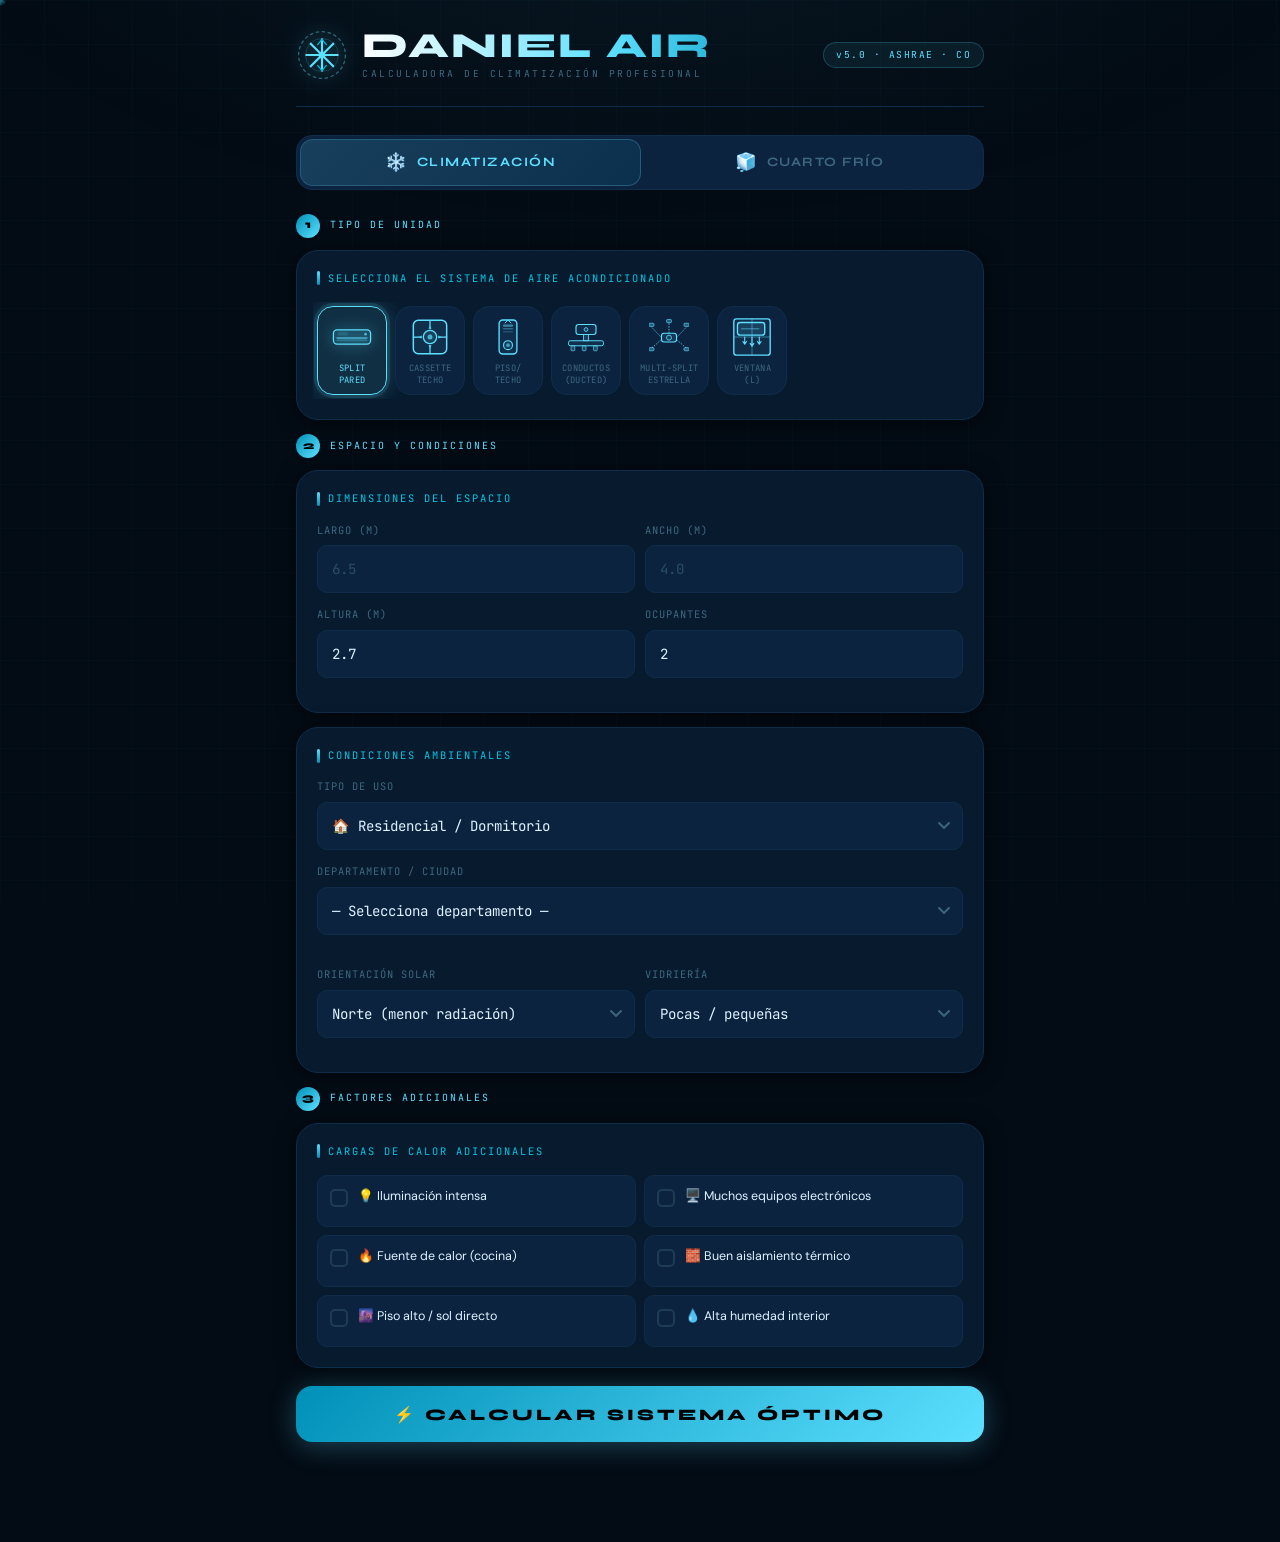
==== commit 4d42be6c: "Update index.html" ====
--- a/index.html
+++ b/index.html
@@ -1682,77 +1682,61 @@
   if(!largo||!ancho){alert('⚠️ Completa las dimensiones del cuarto frío.');return;}
 
   const prod=COLD_PRODUCTS[selectedColdProduct];
-  const tempInt=(prod.tempMin+prod.tempMax)/2; // temperatura media de servicio
+  const tempInt=(prod.tempMin+prod.tempMax)/2;
   const deltaT=textExt-tempInt;
 
   const area=largo*ancho;
   const volumen=area*alto;
-
-  /* Área total de paredes + techo + piso */
-  const areaParedes=2*(largo+ancho)*alto + 2*area; // m²
-
-  /* 1. CARGA POR TRANSMISIÓN (conducción a través de paredes) */
-  const U=U_AISL[aislKey]; // W/m²·K
-  let qTransW=U*areaParedes*deltaT;
-  if(document.getElementById('cf_sol').checked) qTransW*=1.12; // factor solar extra
-
-  /* 2. CARGA POR INFILTRACIÓN / APERTURA */
+  const areaParedes=2*(largo+ancho)*alto + 2*area;
+
+  const U=U_AISL[aislKey];
+  const fSol=document.getElementById('cf_sol').checked?1.12:1.0;
+  const fHum=document.getElementById('cf_humedad').checked?1.08:1.0;
+
+  // 1. Transmisión
+  let qTransW=U*areaParedes*deltaT*fSol;
+
+  // 2. Infiltración
   const fApe=F_APE[aperturaKey];
-  // Estimación rápida: volumen de aire que entra por apertura
-  const qInfW=volumen*0.35*deltaT*fApe; // coeficiente empírico
-
-  /* 3. CARGA POR ILUMINACIÓN */
+  let qInfW=volumen*0.35*deltaT*fApe;
+
+  // 3. Iluminación
   const wM2=W_LUZ[luzKey];
-  const qLuzW=wM2*area;
-
-  /* 4. CARGA POR PRODUCTO (enfriamiento y calor de respiración) */
-  // Calor específico medio de alimentos ≈ 3.5 kJ/kg·°C sobre el punto de congelación
+  let qLuzW=wM2*area;
+
+  // 4. Producto
   let qProdW=0;
   if(cargaKg>0){
-    const calEsp=prod.calEsp; // kJ/kg·°C
+    const calEsp=prod.calEsp;
     const deltaTProd=Math.max(tempEntrada-tempInt,0);
-    // Se asume el producto se enfría en 24h → dividir entre 86400s
     qProdW=(cargaKg*calEsp*1000*deltaTProd)/86400;
   }
 
-  /* 5. CARGA POR PERSONAS */
-  let qPersonasW=0;
-  if(document.getElementById('cf_personas').checked){
-    qPersonasW=280; // 1 persona en cuarto frío aprox 280W (trabajo moderado)
-  }
-
-  /* 6. CARGA POR MOTOR EVAPORADOR (motor interno) */
+  // 5. Personas
+  let qPersonasW=document.getElementById('cf_personas').checked?280:0;
+
+  // 6. Motor evaporador
   let qMotorW=0;
   if(document.getElementById('cf_motor').checked){
-    // aprox 0.25W por m³
-    qMotorW=volumen*0.25*1000; // estimación
-    qMotorW=Math.min(qMotorW,500); // cap reasonable
+    qMotorW=Math.min(volumen*250,500);
   }
 
-  /* 7. FACTOR HUMEDAD (producto húmedo) */
-  let fHum=1.0;
-  if(document.getElementById('cf_humedad').checked) fHum=1.08;
-
+  // Subtotal con factor humedad, luego +10% seguridad
   const subTotal=(qTransW+qInfW+qLuzW+qProdW+qPersonasW+qMotorW)*fHum;
-  const total=subTotal*1.10; // 10% seguridad
-
-  // Convertir a BTU/h (1 W = 3.41214 BTU/h)
+  const total=subTotal*1.10;
+
   const toBTU=w=>Math.round(w*3.412);
   const totalBTU=toBTU(total);
   const totalKW=(total/1000).toFixed(2);
 
-  // HP compresor (COP estimado según temperatura)
   let COP=3.0;
   if(tempInt<-15) COP=1.8;
   else if(tempInt<0) COP=2.2;
   else if(tempInt<8) COP=2.7;
   const kWcompresor=total/1000/COP;
   const HP=(kWcompresor/0.746).toFixed(1);
-
-  /* EVAPORADOR recomendado */
   const kWevap=(total/1000*1.15).toFixed(2);
 
-  /* Mostrar resultados */
   document.getElementById('cr-vol').textContent=volumen.toFixed(1);
   document.getElementById('cr-temp').textContent=tempInt.toFixed(0)+'°C';
   document.getElementById('cr-btu').textContent=totalBTU>=1000?(totalBTU/1000).toFixed(1)+'K':totalBTU;
@@ -1763,28 +1747,28 @@
     `Temp. servicio: ${prod.tempMin}°C a ${prod.tempMax}°C · HR: ${prod.hr} · Ref: ${prod.refrigerante}`;
 
   document.getElementById('cold-details').innerHTML=[
-    {label:'EVAPORADOR',texto:`Capacidad mínima: ${kWevap} kW — usar evaporador de baja temperatura con desescarche automático.`},
+    {label:'EVAPORADOR',texto:`Capacidad mínima: ${kWevap} kW — evaporador de baja temperatura con desescarche automático.`},
     {label:'COMPRESOR',texto:`Potencia estimada: ${kWcompresor.toFixed(2)} kW (${HP} HP) · COP estimado ${COP}. Refrigerante: ${prod.refrigerante}.`},
     {label:'AISLAMIENTO',texto:`Panel ${aislKey} (U=${U} W/m²·K). Superficie total: ${areaParedes.toFixed(1)} m². Incluye suelo y techo.`},
-    {label:'NORMATIVA',texto:`INVIMA / Codex Alimentarius. Temperatura crítica para ${prod.nombre}: ${prod.tempMin}°C – ${prod.tempMax}°C.`}
+    {label:'NORMATIVA',texto:`INVIMA / Codex Alimentarius. Temperatura crítica: ${prod.tempMin}°C – ${prod.tempMax}°C.`}
   ].map(d=>`<div class="detail-item"><strong class="cold-lbl">${d.label}</strong>${d.texto}</div>`).join('');
 
-  /* Desglose */
+  // Desglose — valores ya calculados, sin recalcular
   const rows=[
-    {label:'Transmisión paredes / techo / piso', val:toBTU(qTransW*(document.getElementById('cf_sol').checked?1.12:1)*fHum)},
-    {label:'Infiltración por apertura de puerta', val:toBTU(qInfW*fApe*fHum)},
-    {label:'Iluminación interna', val:toBTU(qLuzW*fHum)},
-    {label:'Enfriamiento de producto', val:toBTU(qProdW*fHum)},
-    {label:'Calor de personas internas', val:toBTU(qPersonasW*fHum)},
-    {label:'Motor evaporador interno', val:toBTU(qMotorW*fHum)},
+    {label:'Transmisión paredes / techo / piso', val:toBTU(qTransW*fHum)},
+    {label:'Infiltración por apertura de puerta',  val:toBTU(qInfW*fHum)},
+    {label:'Iluminación interna',                  val:toBTU(qLuzW*fHum)},
+    {label:'Enfriamiento de producto',             val:toBTU(qProdW*fHum)},
+    {label:'Calor de personas internas',           val:toBTU(qPersonasW*fHum)},
+    {label:'Motor evaporador interno',             val:toBTU(qMotorW*fHum)},
   ].filter(r=>r.val>0);
 
   document.getElementById('cold-breakdown-rows').innerHTML=rows.map(r=>
     `<div class="breakdown-row"><span class="breakdown-label">${r.label}</span><span class="breakdown-val">${r.val>=1000?(r.val/1000).toFixed(1)+'K':r.val} BTU/h</span></div>`
   ).join('');
-  document.getElementById('cold-total-val').textContent=`${totalBTU>=1000?(totalBTU/1000).toFixed(1)+'K':totalBTU} BTU/h · ${totalKW} kW`;
-
-  /* Nota de aptitud */
+  document.getElementById('cold-total-val').textContent=
+    `${totalBTU>=1000?(totalBTU/1000).toFixed(1)+'K':totalBTU} BTU/h · ${totalKW} kW`;
+
   const notaCold=`<div class="worker cold-info"><div class="worker-head"><div class="dot"></div><div class="worker-title">🧊 Cuarto frío para conservación de alimentos</div></div><div class="worker-desc">El cuarto frío opera a ${tempInt.toFixed(0)}°C. <strong>NO es un espacio apto para permanencia humana prolongada.</strong> El acceso debe ser breve y con EPP adecuado (ropa térmica). Los sistemas deben incluir alarma de temperatura, sensor de puerta y dispositivo de apertura interior de emergencia (NTC 5908 / ICONTEC).</div></div>`;
   document.getElementById('cold-worker-result').innerHTML=notaCold;
 
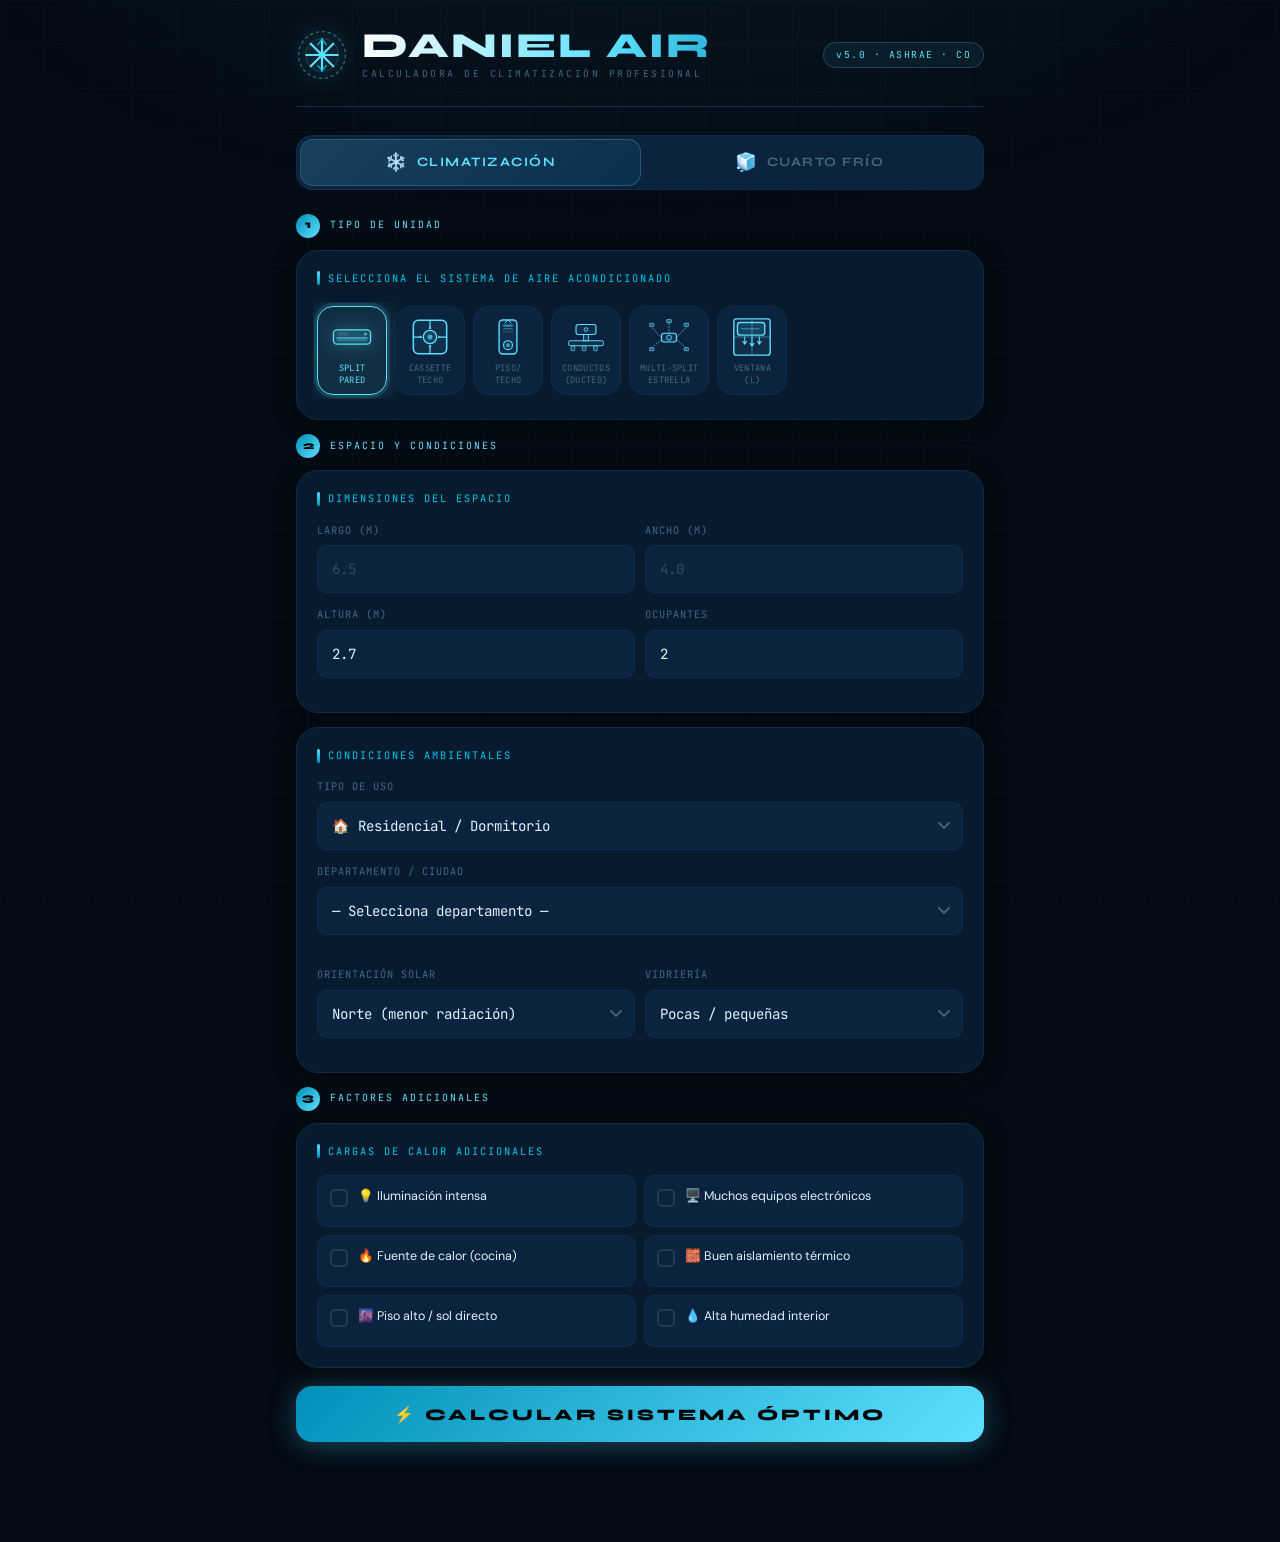
==== commit b8e4f26c: "Update index.html" ====
--- a/index.html
+++ b/index.html
@@ -1683,22 +1683,24 @@
 
   const prod=COLD_PRODUCTS[selectedColdProduct];
   const tempInt=(prod.tempMin+prod.tempMax)/2;
-  const deltaT=textExt-tempInt;
+  const deltaT=Math.max(textExt-tempInt, 0);
+const deltaTPos=Math.max(deltaT, 1); // evita cero absoluto
 
   const area=largo*ancho;
   const volumen=area*alto;
   const areaParedes=2*(largo+ancho)*alto + 2*area;
 
-  const U=U_AISL[aislKey];
-  const fSol=document.getElementById('cf_sol').checked?1.12:1.0;
-  const fHum=document.getElementById('cf_humedad').checked?1.08:1.0;
-
-  // 1. Transmisión
-  let qTransW=U*areaParedes*deltaT*fSol;
-
-  // 2. Infiltración
-  const fApe=F_APE[aperturaKey];
-  let qInfW=volumen*0.35*deltaT*fApe;
+ const U=U_AISL[aislKey];
+const fSol=document.getElementById('cf_sol').checked?1.12:1.0;
+const fHum=document.getElementById('cf_humedad').checked?1.08:1.0;
+const deltaTPos=Math.max(textExt-tempInt, 1);
+
+// 1. Transmisión
+let qTransW=U*areaParedes*deltaTPos*fSol;
+
+// 2. Infiltración
+const fApe=F_APE[aperturaKey];
+let qInfW=volumen*0.35*deltaTPos*fApe;
 
   // 3. Iluminación
   const wM2=W_LUZ[luzKey];
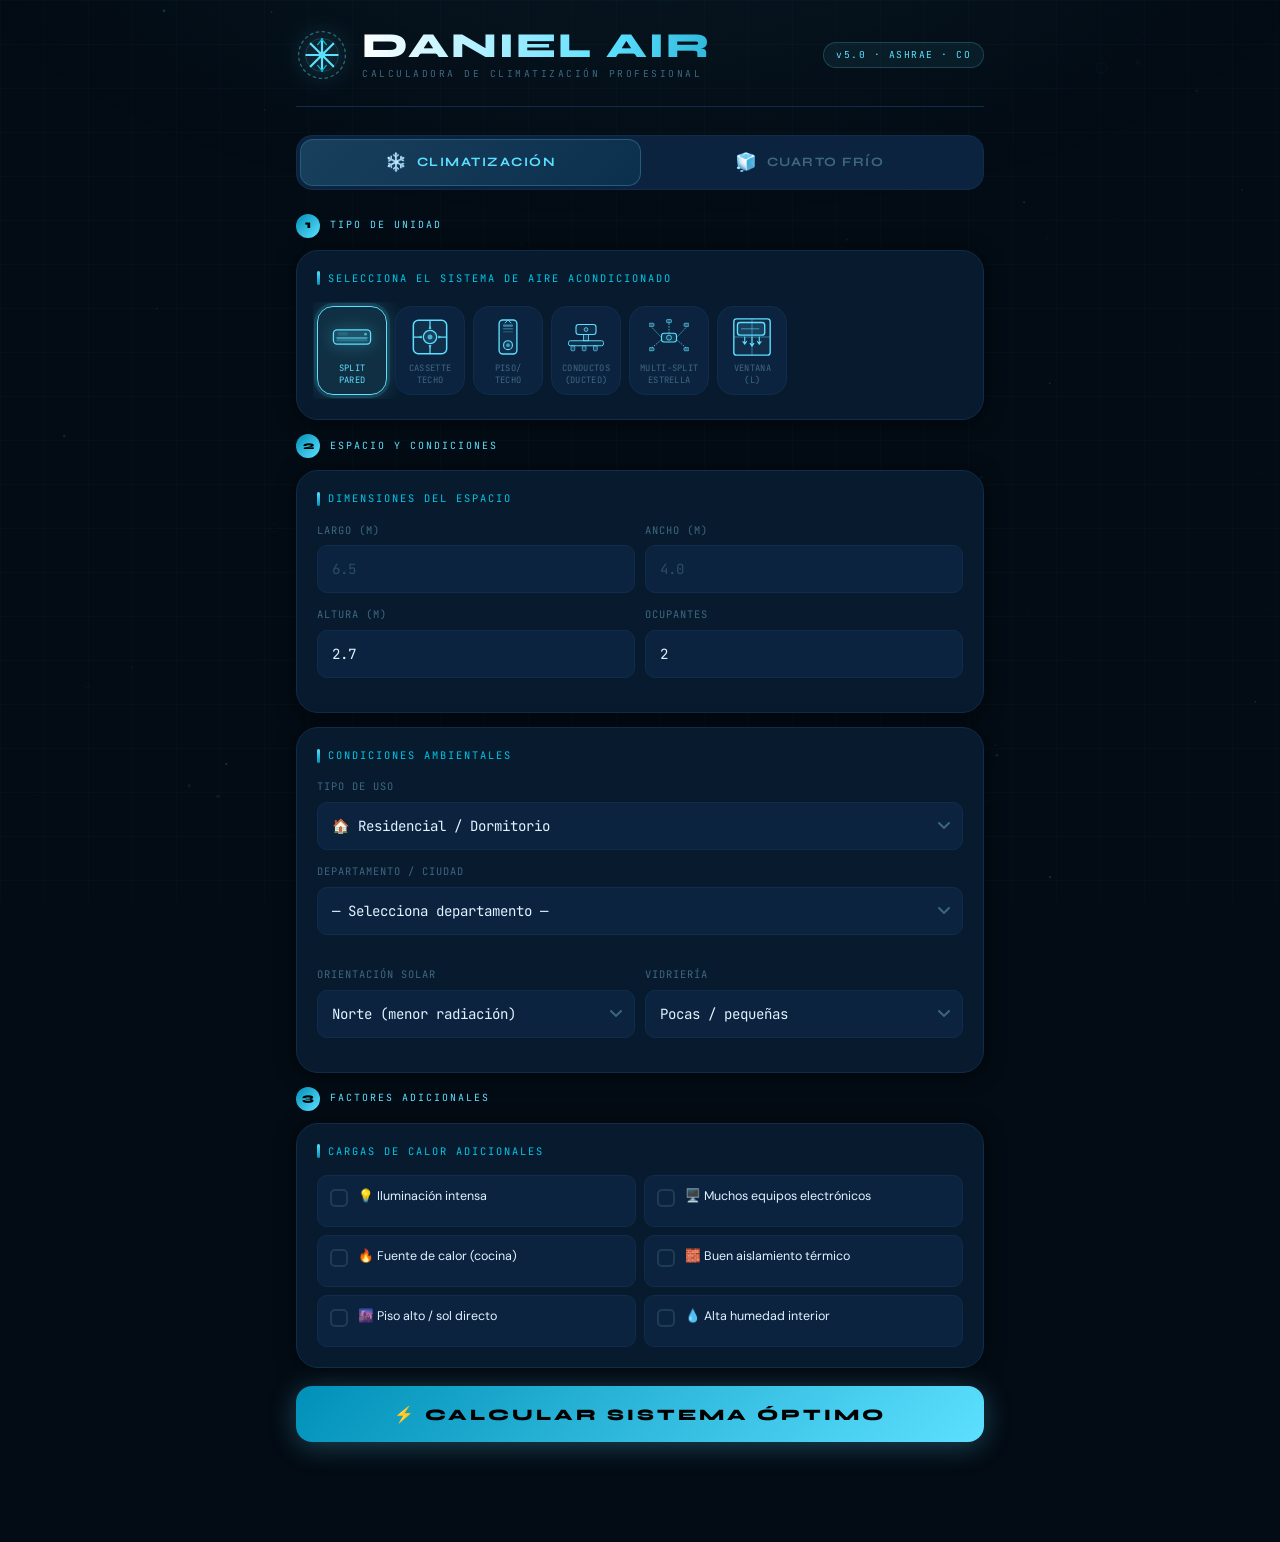
==== commit 017fcc5b: "Update index.html" ====
--- a/index.html
+++ b/index.html
@@ -1507,25 +1507,20 @@
 };
 
 /* ===== COLD ROOM DATA ===== */
-const COLD_PRODUCTS = {
-  carnes:         { nombre:"Carnes y aves",        tempMin:0,  tempMax:4,  hr:"85–95%", calEsp:3.5,  refrigerante:"R-404A / R-448A" },
-  frutas_verduras:{ nombre:"Frutas y verduras",    tempMin:4,  tempMax:8,  hr:"85–95%", calEsp:4.0,  refrigerante:"R-404A / R-407F" },
-  lacteos:        { nombre:"Lácteos",              tempMin:2,  tempMax:6,  hr:"70–85%", calEsp:3.8,  refrigerante:"R-404A / R-448A" },
-  bebidas:        { nombre:"Bebidas / flores",     tempMin:6,  tempMax:10, hr:"70–80%", calEsp:4.2,  refrigerante:"R-404A / R-407F" },
-  pescados:       { nombre:"Pescados y mariscos",  tempMin:-2, tempMax:2,  hr:"95%",    calEsp:3.2,  refrigerante:"R-404A / R-448A" },
-  congelados:     { nombre:"Congelados profundos", tempMin:-22,tempMax:-18,hr:"90–100%",calEsp:1.9,  refrigerante:"R-404A / R-507A" },
-  helados:        { nombre:"Helados / ultra frío", tempMin:-30,tempMax:-25,hr:"90–100%",calEsp:1.7,  refrigerante:"R-404A / R-507A" },
-  farmaceutico:   { nombre:"Farmacéutico",         tempMin:2,  tempMax:8,  hr:"40–60%", calEsp:3.9,  refrigerante:"R-134a / R-448A"  }
+const COLD_PRODUCTS={
+  carnes:         {nombre:"Carnes y aves",        tempMin:0,  tempMax:4,  hr:"85–95%", calEsp:3.5, refrigerante:"R-404A / R-448A"},
+  frutas_verduras:{nombre:"Frutas y verduras",    tempMin:4,  tempMax:8,  hr:"85–95%", calEsp:4.0, refrigerante:"R-404A / R-407F"},
+  lacteos:        {nombre:"Lácteos",              tempMin:2,  tempMax:6,  hr:"70–85%", calEsp:3.8, refrigerante:"R-404A / R-448A"},
+  bebidas:        {nombre:"Bebidas / flores",     tempMin:6,  tempMax:10, hr:"70–80%", calEsp:4.2, refrigerante:"R-404A / R-407F"},
+  pescados:       {nombre:"Pescados y mariscos",  tempMin:-2, tempMax:2,  hr:"95%",    calEsp:3.2, refrigerante:"R-404A / R-448A"},
+  congelados:     {nombre:"Congelados profundos", tempMin:-22,tempMax:-18,hr:"90–100%",calEsp:1.9, refrigerante:"R-404A / R-507A"},
+  helados:        {nombre:"Helados / ultra frío", tempMin:-30,tempMax:-25,hr:"90–100%",calEsp:1.7, refrigerante:"R-404A / R-507A"},
+  farmaceutico:   {nombre:"Farmacéutico",         tempMin:2,  tempMax:8,  hr:"40–60%", calEsp:3.9, refrigerante:"R-134a / R-448A"}
 };
 
-/* Coeficiente U por aislamiento (W/m²·K) */
-const U_AISL = { bajo:0.45, medio:0.30, alto:0.22, muy_alto:0.14 };
-
-/* Factor infiltración por apertura */
-const F_APE = { baja:1.04, media:1.10, alta:1.20, muy_alta:1.35 };
-
-/* Watts por iluminación */
-const W_LUZ = { led:8, fluorescente:15, incandescente:25 }; // W/m²
+const U_AISL={bajo:0.45,medio:0.30,alto:0.22,muy_alto:0.14};
+const F_APE={baja:1.04,media:1.10,alta:1.20,muy_alta:1.35};
+const W_LUZ={led:8,fluorescente:15,incandescente:25};
 
 const COL_TEMPS={amazonas:{min:28,max:33,clima:'caliente_humedo'},antioquia:{min:18,max:28,clima:'templado'},arauca:{min:28,max:35,clima:'caliente_humedo'},atlantico:{min:28,max:34,clima:'caliente_humedo'},bolivar:{min:28,max:35,clima:'caliente_humedo'},boyaca:{min:8,max:18,clima:'frio'},caldas:{min:14,max:24,clima:'templado'},caqueta:{min:26,max:32,clima:'caliente_humedo'},casanare:{min:28,max:35,clima:'caliente_humedo'},cauca:{min:14,max:24,clima:'templado'},cesar:{min:28,max:36,clima:'caliente_seco'},choco:{min:26,max:33,clima:'caliente_humedo'},cordoba:{min:28,max:36,clima:'caliente_humedo'},cundinamarca:{min:8,max:22,clima:'templado'},guainia:{min:27,max:34,clima:'caliente_humedo'},guaviare:{min:26,max:32,clima:'caliente_humedo'},huila:{min:20,max:32,clima:'caliente_seco'},laguajira:{min:30,max:40,clima:'caliente_seco'},magdalena:{min:28,max:35,clima:'caliente_humedo'},meta:{min:26,max:34,clima:'caliente_humedo'},narino:{min:10,max:22,clima:'templado'},nortedesantander:{min:22,max:32,clima:'caliente_seco'},putumayo:{min:20,max:30,clima:'caliente_humedo'},quindio:{min:16,max:26,clima:'templado'},risaralda:{min:14,max:26,clima:'templado'},'sanandrés':{min:28,max:32,clima:'caliente_humedo'},santander:{min:18,max:32,clima:'templado'},sucre:{min:28,max:36,clima:'caliente_humedo'},tolima:{min:20,max:36,clima:'caliente_seco'},valledecauca:{min:18,max:30,clima:'templado'},vaupes:{min:27,max:33,clima:'caliente_humedo'},vichada:{min:28,max:36,clima:'caliente_humedo'},bogota:{min:6,max:18,clima:'frio'},barranquilla:{min:28,max:36,clima:'caliente_humedo'},cartagena:{min:28,max:35,clima:'caliente_humedo'},medellin:{min:17,max:28,clima:'templado'},cali:{min:18,max:28,clima:'templado'},bucaramanga:{min:18,max:28,clima:'templado'},cucuta:{min:24,max:38,clima:'caliente_seco'},manizales:{min:13,max:22,clima:'templado'},villavicencio:{min:26,max:34,clima:'caliente_humedo'},monteria:{min:27,max:36,clima:'caliente_humedo'},pasto:{min:8,max:18,clima:'frio'},neiva:{min:24,max:36,clima:'caliente_seco'},ibague:{min:20,max:32,clima:'caliente_seco'},pereira:{min:16,max:26,clima:'templado'},soledad:{min:28,max:34,clima:'caliente_humedo'},sincelejo:{min:28,max:35,clima:'caliente_humedo'},valledupar:{min:28,max:38,clima:'caliente_seco'},riohacha:{min:30,max:40,clima:'caliente_seco'},florencia:{min:25,max:32,clima:'caliente_humedo'},quibdo:{min:26,max:33,clima:'caliente_humedo'},popayan:{min:14,max:22,clima:'templado'},armenia:{min:16,max:26,clima:'templado'},tunja:{min:6,max:16,clima:'frio'},yopal:{min:27,max:34,clima:'caliente_humedo'},arauca_city:{min:27,max:35,clima:'caliente_humedo'},mocoa:{min:20,max:30,clima:'caliente_humedo'},mitu:{min:26,max:33,clima:'caliente_humedo'},puerto_inirida:{min:27,max:34,clima:'caliente_humedo'},san_jose_guaviare:{min:25,max:32,clima:'caliente_humedo'},puerto_carreno:{min:28,max:36,clima:'caliente_humedo'}};
 
@@ -1543,7 +1538,6 @@
   const secAc=document.getElementById('section-ac');
   const secCold=document.getElementById('section-cold');
   const results=document.getElementById('results');
-
   if(mode==='ac'){
     btnAc.className='mode-btn active-ac';
     btnCold.className='mode-btn';
@@ -1572,13 +1566,14 @@
   selectedColdProduct=el.getAttribute('data-product');
 }
 
-// Checkboxes
+/* ===== CHECKBOXES ===== */
 document.querySelectorAll('.chk input[type="checkbox"]').forEach(inp=>{
   inp.addEventListener('change',function(){
-    this.closest('.chk').classList.toggle('on', this.checked);
+    this.closest('.chk').classList.toggle('on',this.checked);
   });
 });
 
+/* ===== TEMP HINT ===== */
 function updateTempHint(){
   const v=document.getElementById('depto').value;
   const hint=document.getElementById('temp-hint');
@@ -1628,7 +1623,7 @@
   let wClass='ok',wTitle='',wDesc='';
   if(uso==='servidores'){
     wClass='warn';wTitle='⚠️ Espacio NO apto para trabajo continuo humano';
-    wDesc=`Las salas de servidores se mantienen entre 18–27°C para proteger equipos. La baja temperatura y humedad requeridas pueden generar incomodidad. Se recomienda zona de trabajo adyacente con climatización independiente.`;
+    wDesc='Las salas de servidores se mantienen entre 18–27°C para proteger equipos. La baja temperatura y humedad requeridas pueden generar incomodidad. Se recomienda zona de trabajo adyacente con climatización independiente.';
   } else if(uso==='gym'){
     wClass='warn';wTitle='⚠️ Apto para actividad física — no para trabajo sedentario';
     wDesc=`Con temperatura objetivo de ${tempObj}°C el espacio es óptimo para ejercicio intenso. Para trabajo sedentario la temperatura resulta baja. Se recomienda subir 3–4°C si el uso cambia.`;
@@ -1683,49 +1678,31 @@
 
   const prod=COLD_PRODUCTS[selectedColdProduct];
   const tempInt=(prod.tempMin+prod.tempMax)/2;
-  const deltaT=Math.max(textExt-tempInt, 0);
-const deltaTPos=Math.max(deltaT, 1); // evita cero absoluto
+  const deltaTPos=Math.max(textExt-tempInt,1);
 
   const area=largo*ancho;
   const volumen=area*alto;
-  const areaParedes=2*(largo+ancho)*alto + 2*area;
-
- const U=U_AISL[aislKey];
-const fSol=document.getElementById('cf_sol').checked?1.12:1.0;
-const fHum=document.getElementById('cf_humedad').checked?1.08:1.0;
-const deltaTPos=Math.max(textExt-tempInt, 1);
-
-// 1. Transmisión
-let qTransW=U*areaParedes*deltaTPos*fSol;
-
-// 2. Infiltración
-const fApe=F_APE[aperturaKey];
-let qInfW=volumen*0.35*deltaTPos*fApe;
-
-  // 3. Iluminación
-  const wM2=W_LUZ[luzKey];
-  let qLuzW=wM2*area;
-
-  // 4. Producto
+  const areaParedes=2*(largo+ancho)*alto+2*area;
+
+  const U=U_AISL[aislKey];
+  const fSol=document.getElementById('cf_sol').checked?1.12:1.0;
+  const fHum=document.getElementById('cf_humedad').checked?1.08:1.0;
+  const fApe=F_APE[aperturaKey];
+
+  const qTransW=U*areaParedes*deltaTPos*fSol;
+  const qInfW=volumen*0.35*deltaTPos*fApe;
+  const qLuzW=W_LUZ[luzKey]*area;
+
   let qProdW=0;
   if(cargaKg>0){
-    const calEsp=prod.calEsp;
     const deltaTProd=Math.max(tempEntrada-tempInt,0);
-    qProdW=(cargaKg*calEsp*1000*deltaTProd)/86400;
+    qProdW=(cargaKg*prod.calEsp*1000*deltaTProd)/86400;
   }
 
-  // 5. Personas
-  let qPersonasW=document.getElementById('cf_personas').checked?280:0;
-
-  // 6. Motor evaporador
-  let qMotorW=0;
-  if(document.getElementById('cf_motor').checked){
-    qMotorW=Math.min(volumen*250,500);
-  }
-
-  // Subtotal con factor humedad, luego +10% seguridad
-  const subTotal=(qTransW+qInfW+qLuzW+qProdW+qPersonasW+qMotorW)*fHum;
-  const total=subTotal*1.10;
+  const qPersonasW=document.getElementById('cf_personas').checked?280:0;
+  const qMotorW=document.getElementById('cf_motor').checked?Math.min(volumen*250,500):0;
+
+  const total=(qTransW+qInfW+qLuzW+qProdW+qPersonasW+qMotorW)*fHum*1.10;
 
   const toBTU=w=>Math.round(w*3.412);
   const totalBTU=toBTU(total);
@@ -1745,8 +1722,7 @@
   document.getElementById('cr-hp').textContent=HP;
 
   document.getElementById('cold-nombre').textContent=`Cuarto Frío — ${prod.nombre}`;
-  document.getElementById('cold-sub').textContent=
-    `Temp. servicio: ${prod.tempMin}°C a ${prod.tempMax}°C · HR: ${prod.hr} · Ref: ${prod.refrigerante}`;
+  document.getElementById('cold-sub').textContent=`Temp. servicio: ${prod.tempMin}°C a ${prod.tempMax}°C · HR: ${prod.hr} · Ref: ${prod.refrigerante}`;
 
   document.getElementById('cold-details').innerHTML=[
     {label:'EVAPORADOR',texto:`Capacidad mínima: ${kWevap} kW — evaporador de baja temperatura con desescarche automático.`},
@@ -1755,7 +1731,6 @@
     {label:'NORMATIVA',texto:`INVIMA / Codex Alimentarius. Temperatura crítica: ${prod.tempMin}°C – ${prod.tempMax}°C.`}
   ].map(d=>`<div class="detail-item"><strong class="cold-lbl">${d.label}</strong>${d.texto}</div>`).join('');
 
-  // Desglose — valores ya calculados, sin recalcular
   const rows=[
     {label:'Transmisión paredes / techo / piso', val:toBTU(qTransW*fHum)},
     {label:'Infiltración por apertura de puerta',  val:toBTU(qInfW*fHum)},
@@ -1768,11 +1743,9 @@
   document.getElementById('cold-breakdown-rows').innerHTML=rows.map(r=>
     `<div class="breakdown-row"><span class="breakdown-label">${r.label}</span><span class="breakdown-val">${r.val>=1000?(r.val/1000).toFixed(1)+'K':r.val} BTU/h</span></div>`
   ).join('');
-  document.getElementById('cold-total-val').textContent=
-    `${totalBTU>=1000?(totalBTU/1000).toFixed(1)+'K':totalBTU} BTU/h · ${totalKW} kW`;
-
-  const notaCold=`<div class="worker cold-info"><div class="worker-head"><div class="dot"></div><div class="worker-title">🧊 Cuarto frío para conservación de alimentos</div></div><div class="worker-desc">El cuarto frío opera a ${tempInt.toFixed(0)}°C. <strong>NO es un espacio apto para permanencia humana prolongada.</strong> El acceso debe ser breve y con EPP adecuado (ropa térmica). Los sistemas deben incluir alarma de temperatura, sensor de puerta y dispositivo de apertura interior de emergencia (NTC 5908 / ICONTEC).</div></div>`;
-  document.getElementById('cold-worker-result').innerHTML=notaCold;
+  document.getElementById('cold-total-val').textContent=`${totalBTU>=1000?(totalBTU/1000).toFixed(1)+'K':totalBTU} BTU/h · ${totalKW} kW`;
+
+  document.getElementById('cold-worker-result').innerHTML=`<div class="worker cold-info"><div class="worker-head"><div class="dot"></div><div class="worker-title">🧊 Cuarto frío para conservación de alimentos</div></div><div class="worker-desc">El cuarto frío opera a ${tempInt.toFixed(0)}°C. <strong>NO es un espacio apto para permanencia humana prolongada.</strong> El acceso debe ser breve y con EPP adecuado (ropa térmica). Los sistemas deben incluir alarma de temperatura, sensor de puerta y dispositivo de apertura interior de emergencia (NTC 5908 / ICONTEC).</div></div>`;
 
   document.getElementById('res-ac-block').style.display='none';
   document.getElementById('res-cold-block').style.display='';
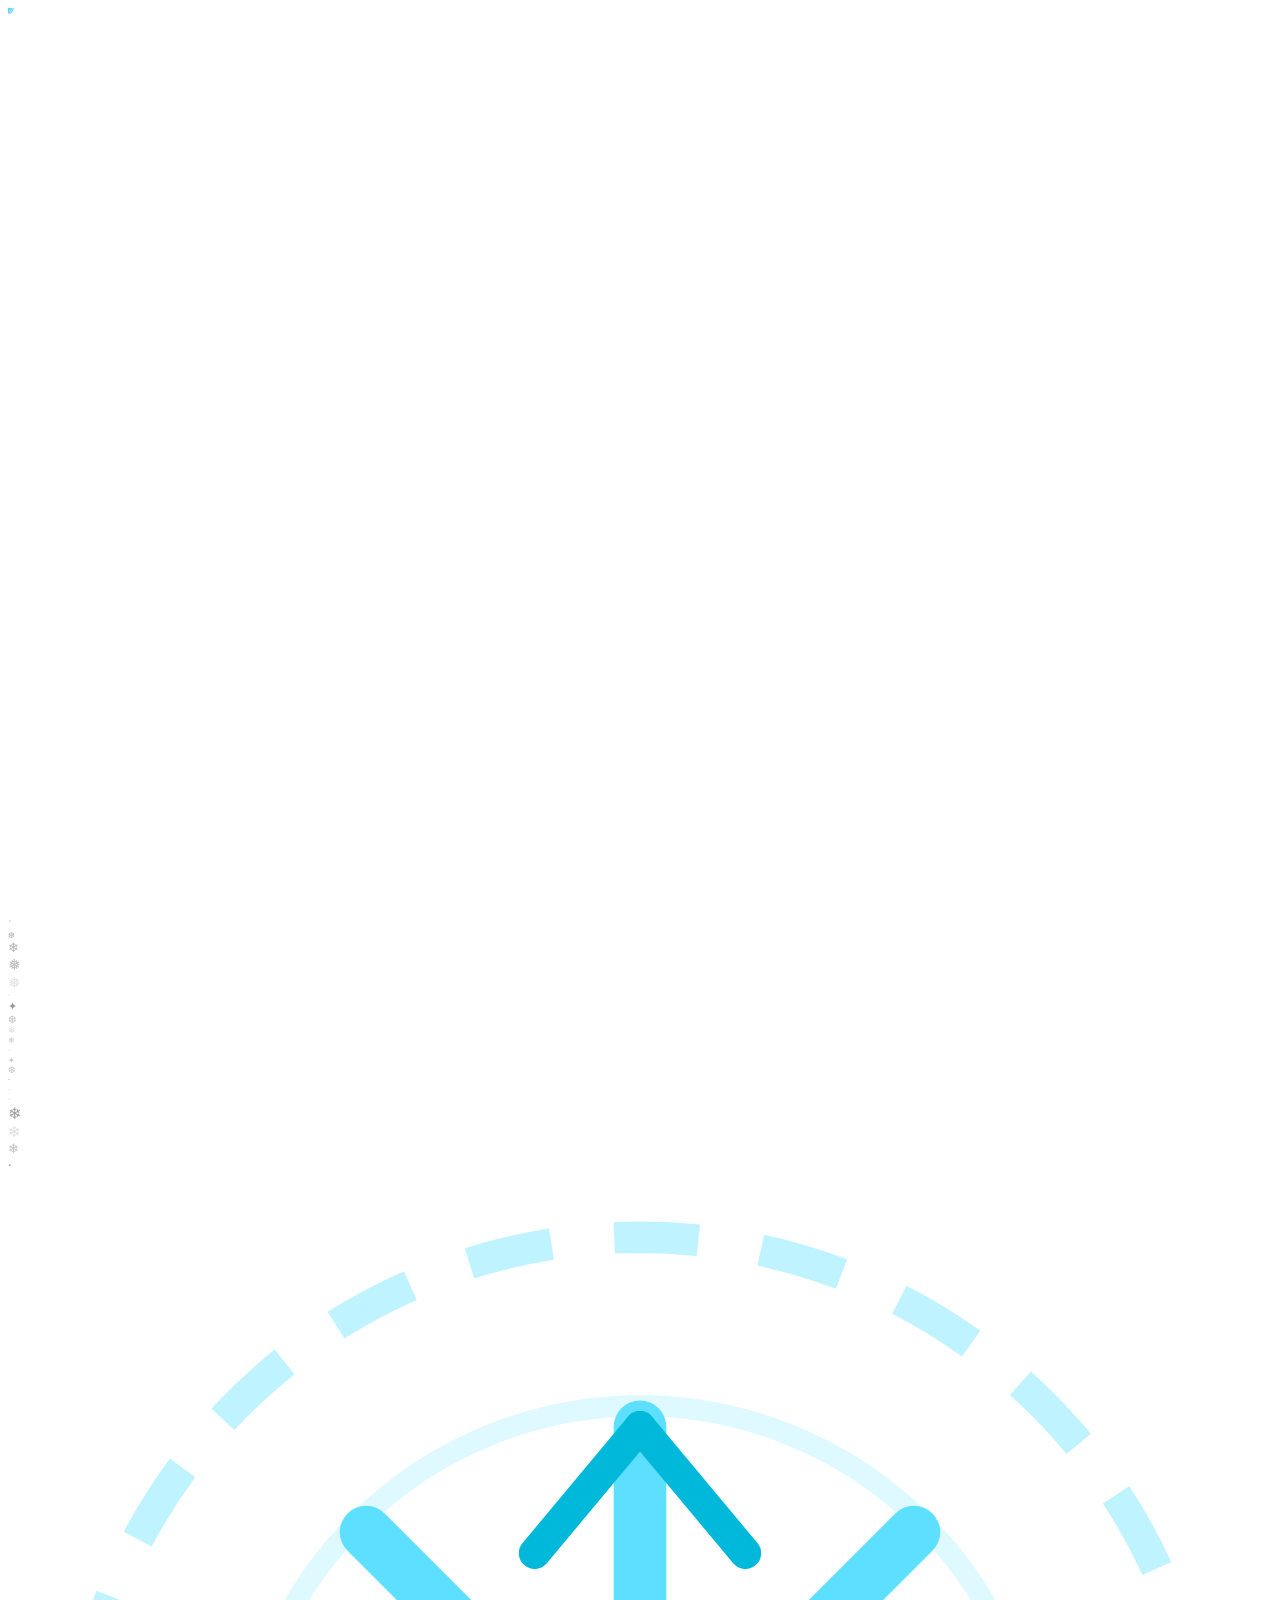
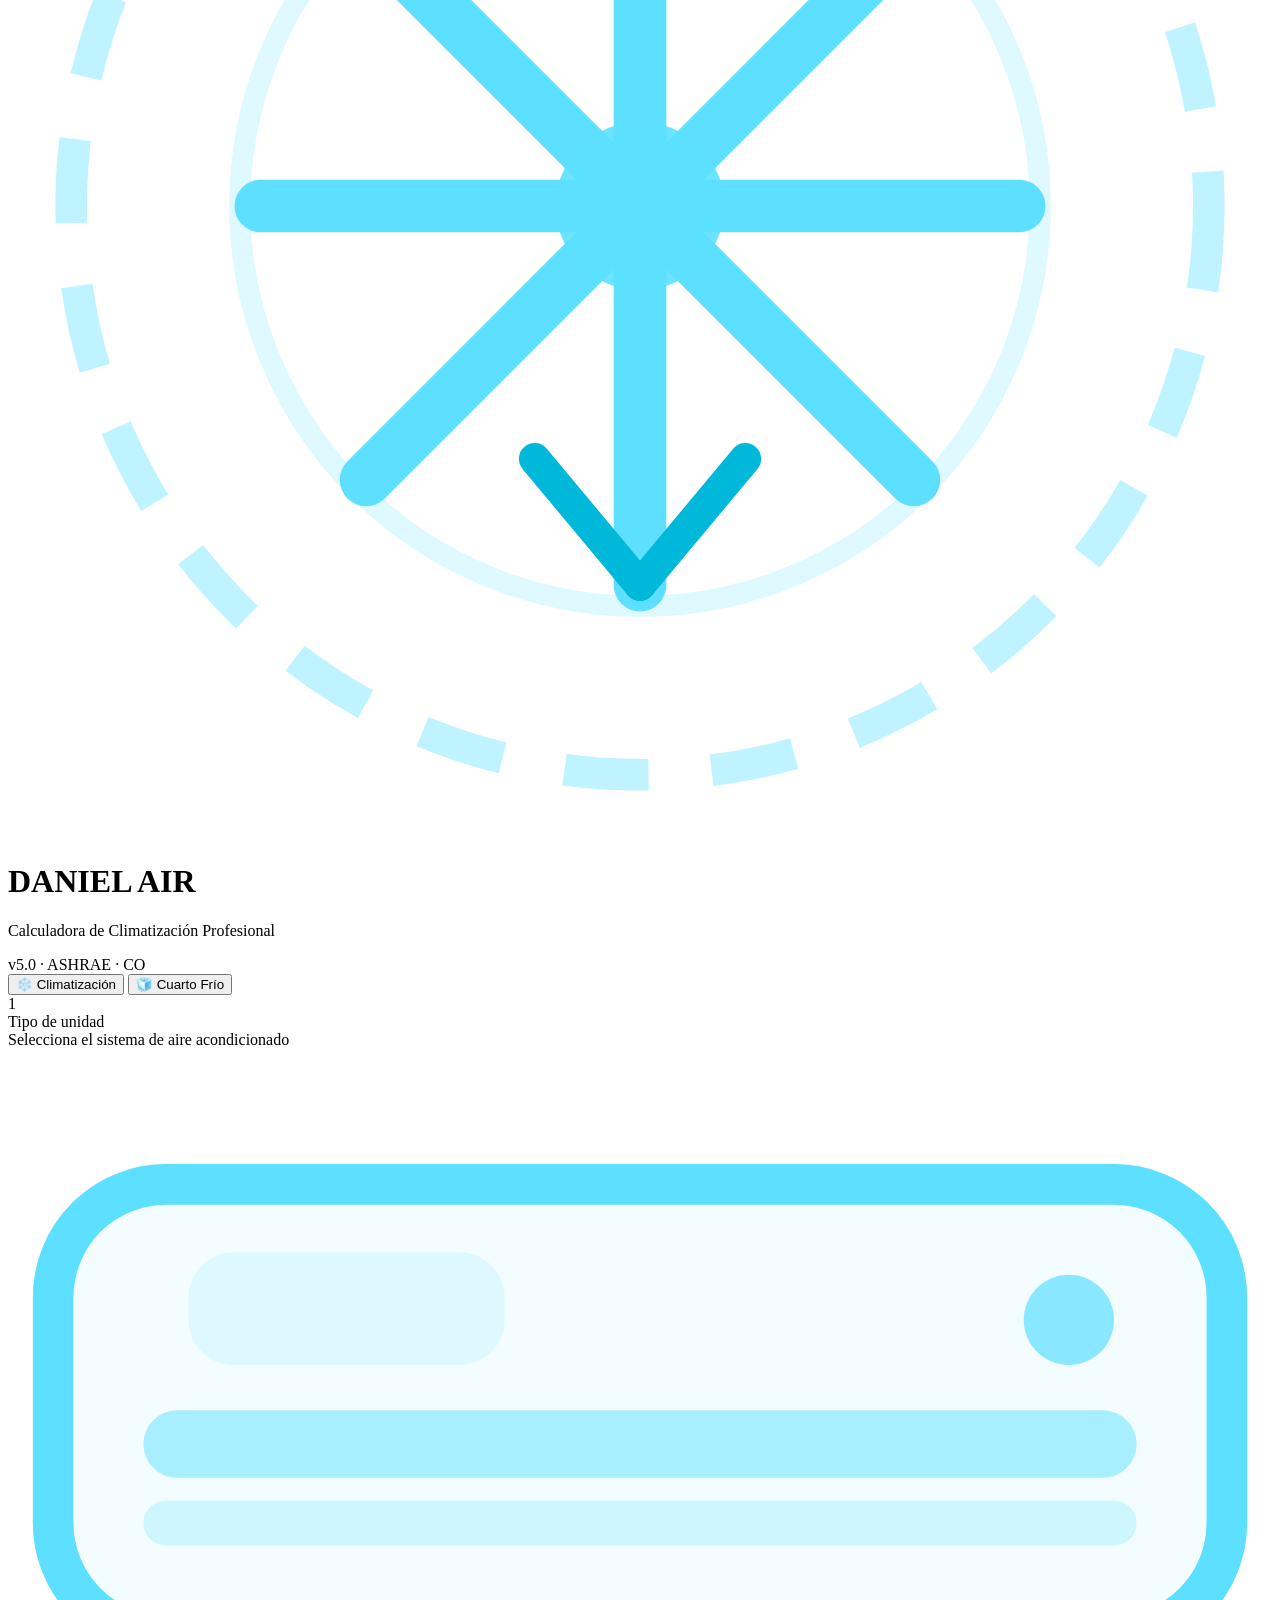
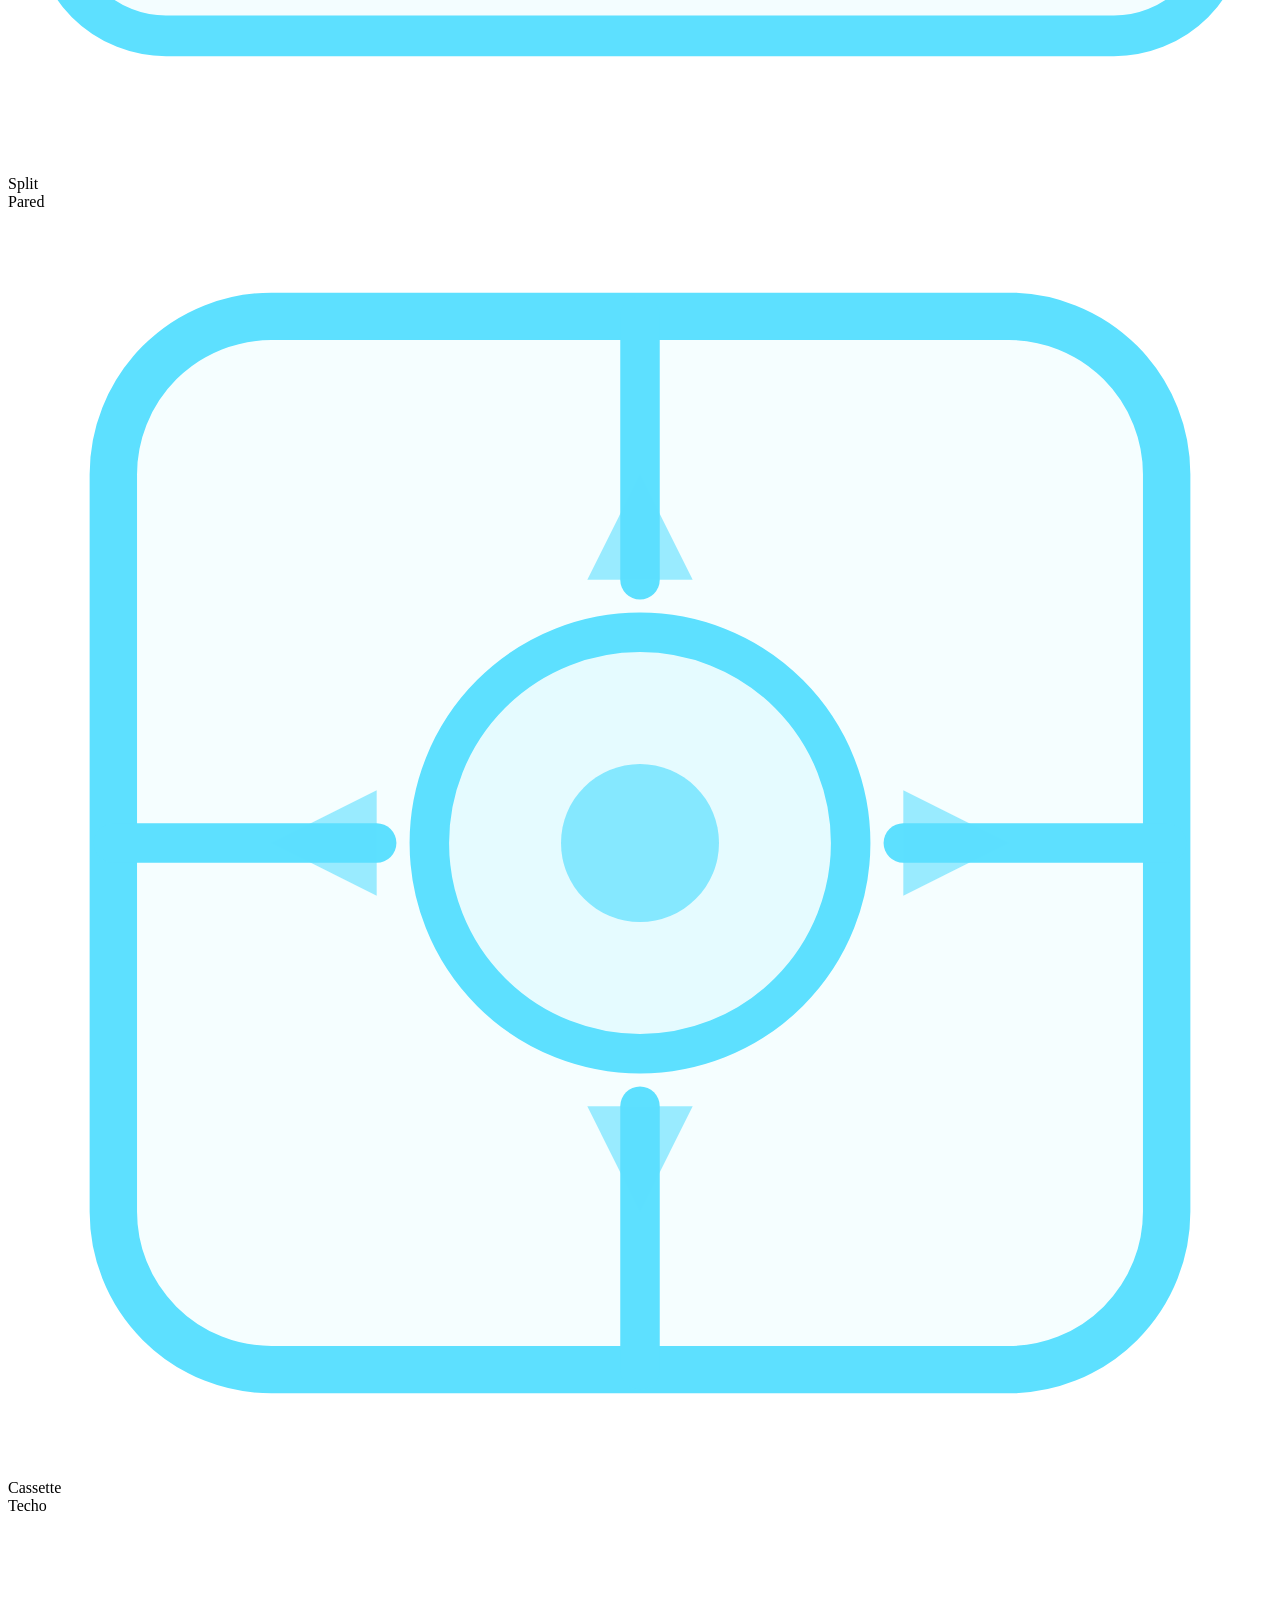
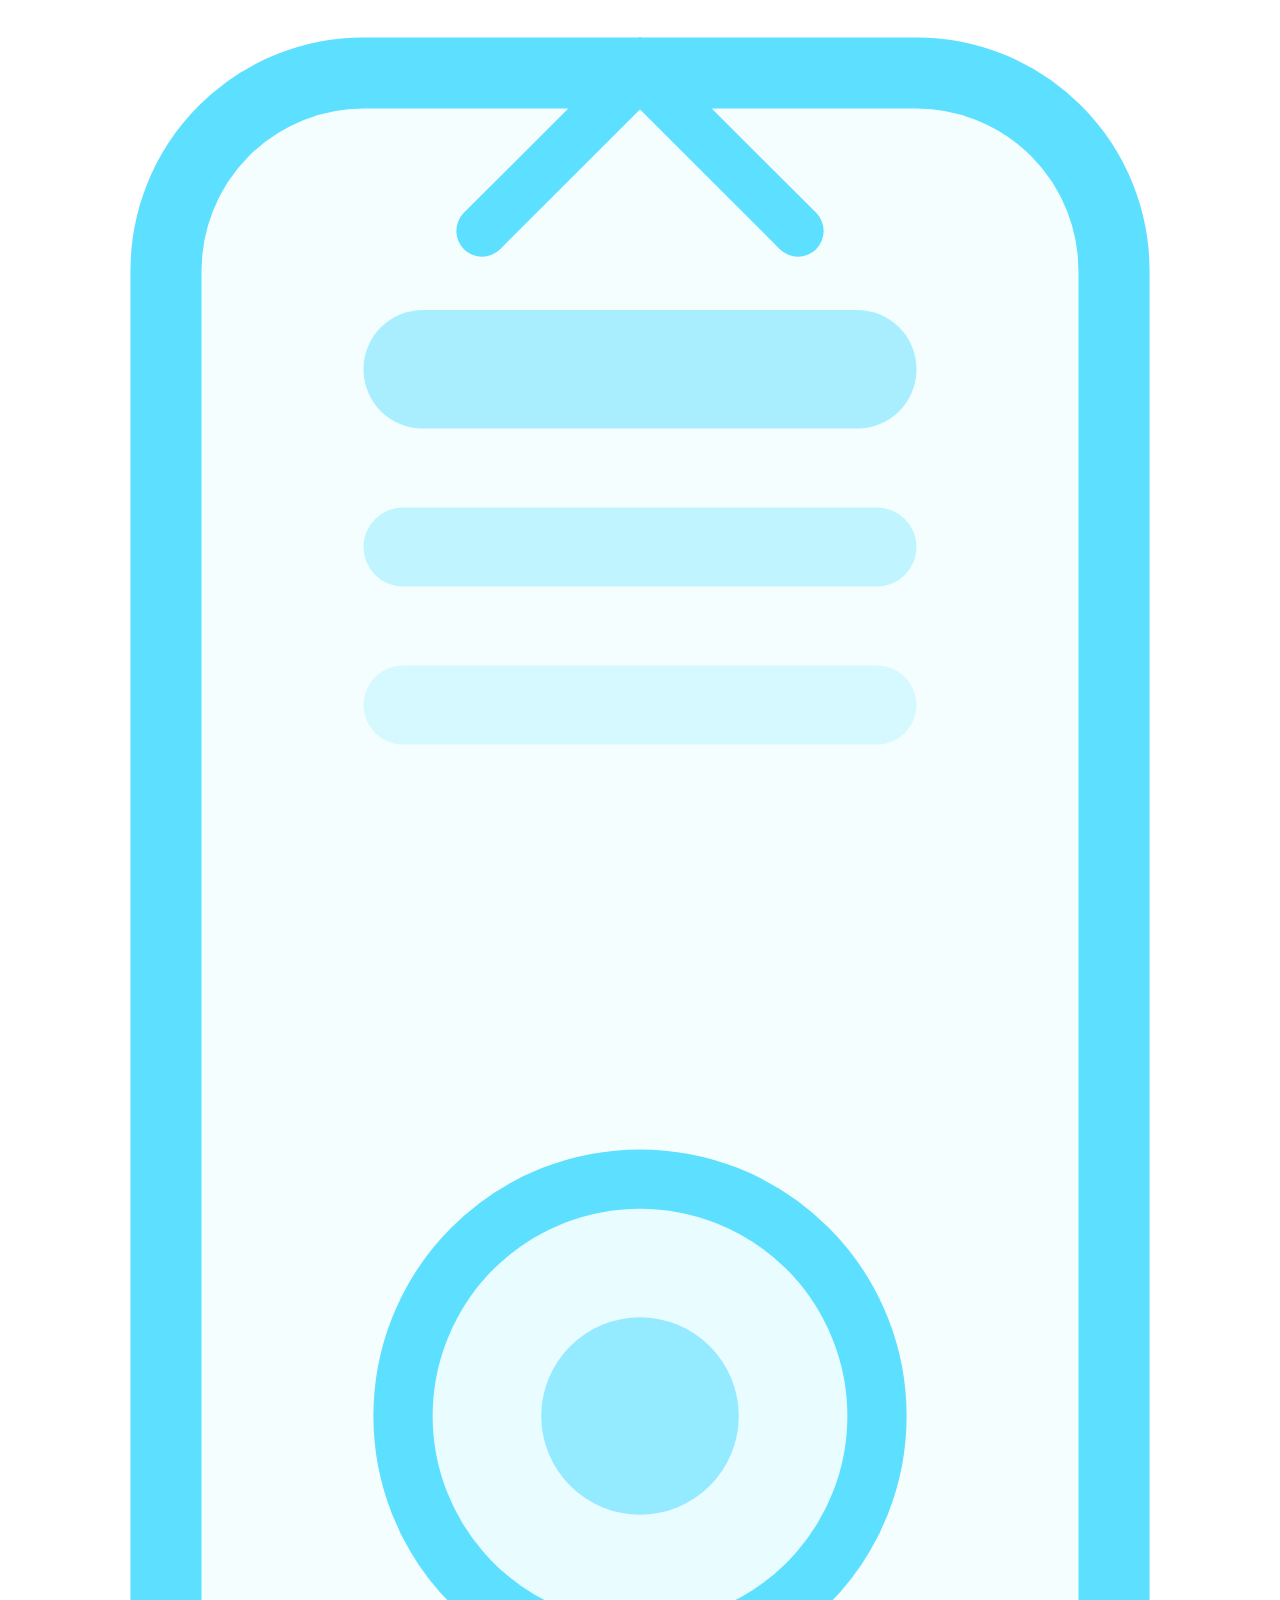
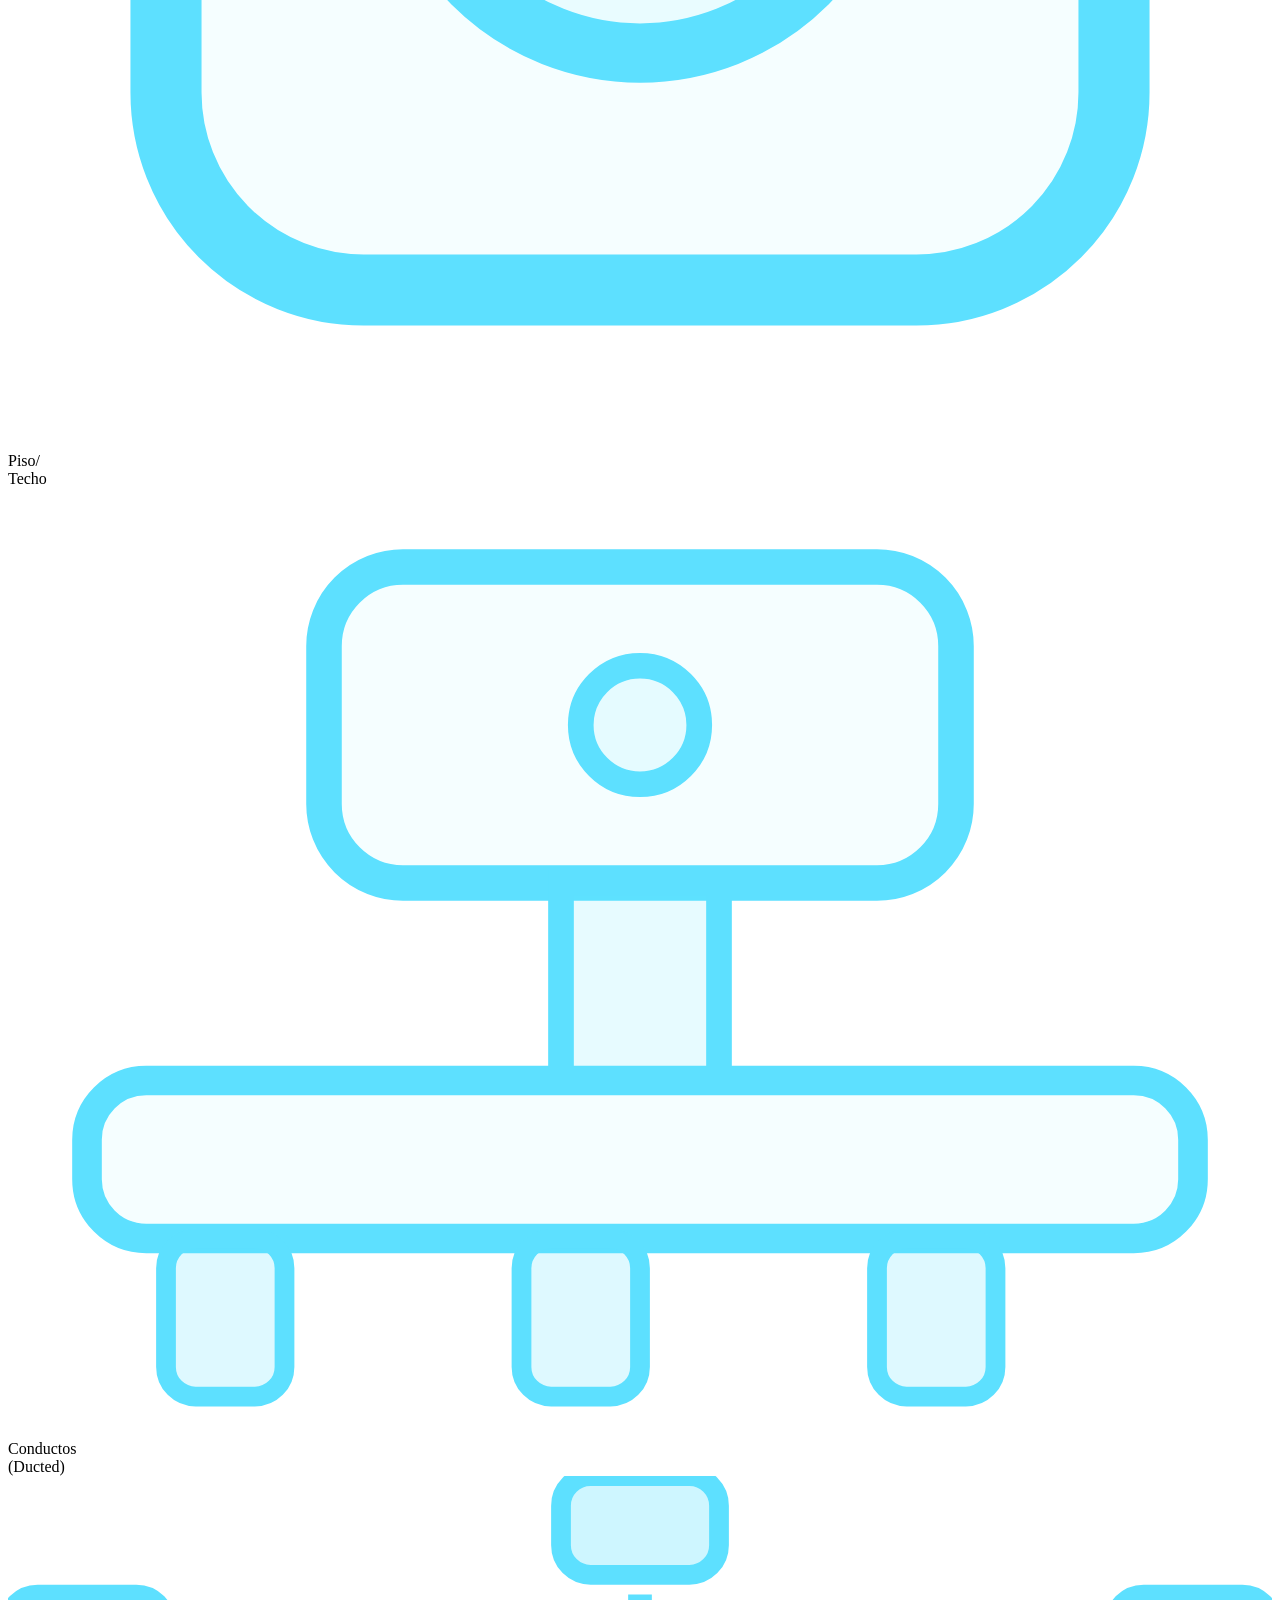
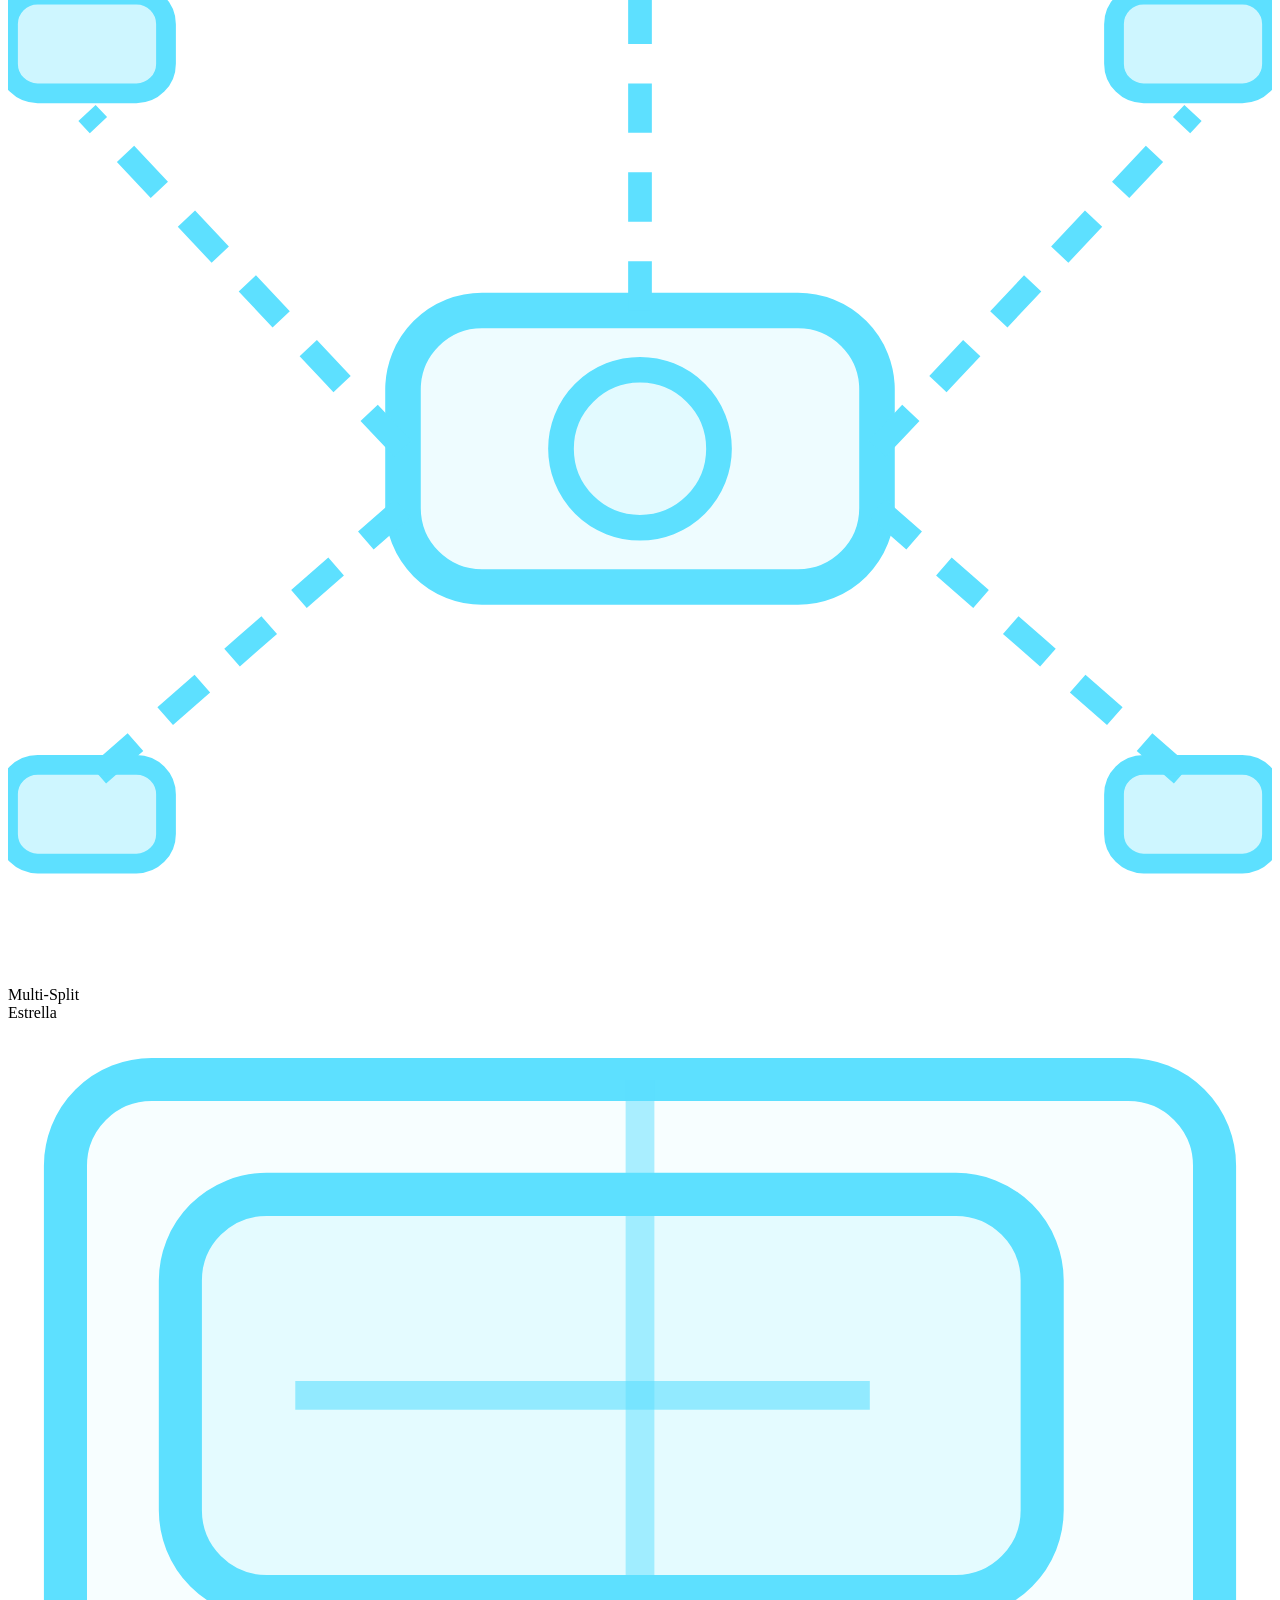
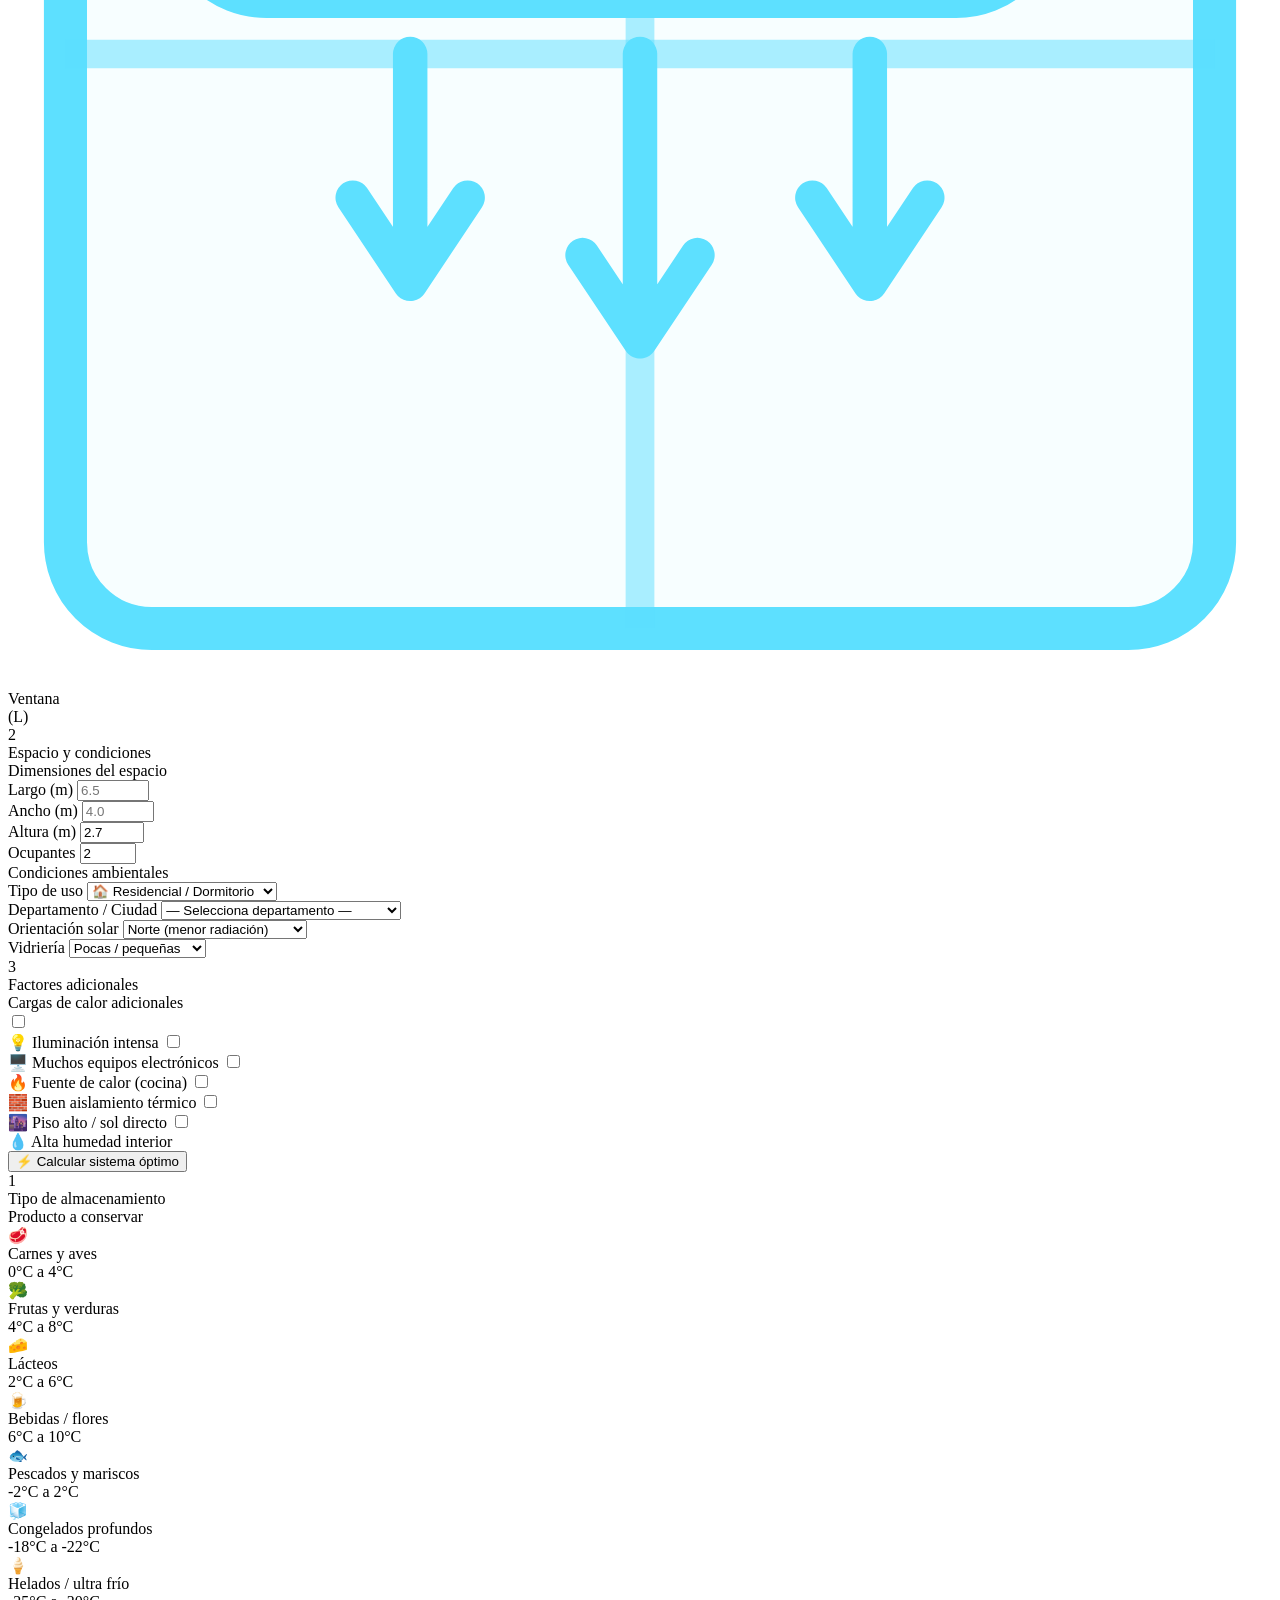
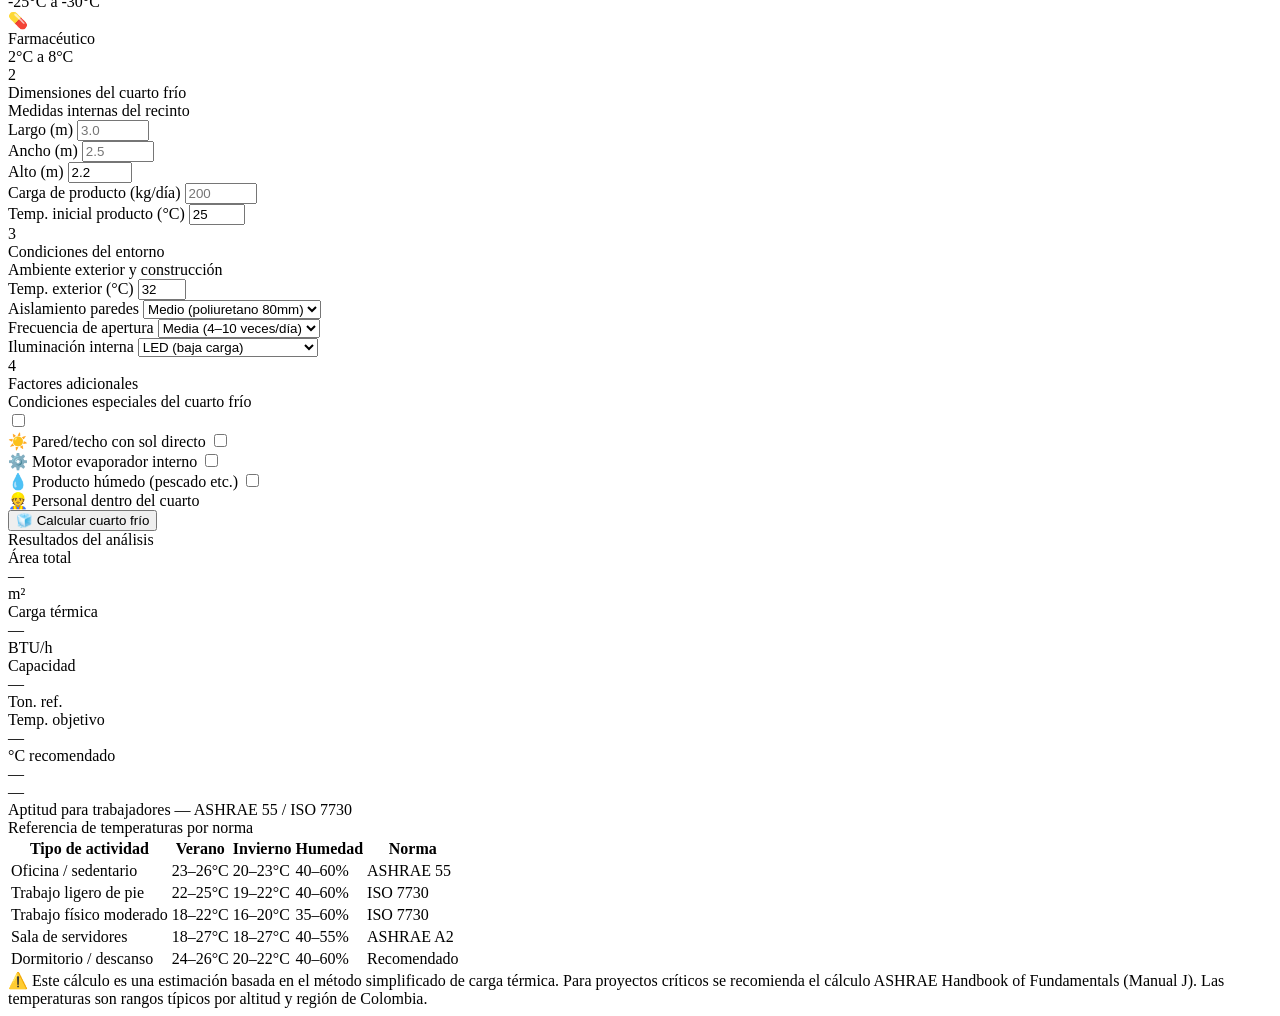
==== commit 58554723: "Update index.html" ====
--- a/index.html
+++ b/index.html
@@ -6,808 +6,7 @@
 <meta name="theme-color" content="#04080f">
 <title>Daniel Air — Calculadora de Climatización</title>
 <link href="https://fonts.googleapis.com/css2?family=Syne:wght@400;600;700;800&family=DM+Sans:ital,opsz,wght@0,9..40,300;0,9..40,400;0,9..40,500;0,9..40,600;1,9..40,300&family=JetBrains+Mono:wght@400;500;600&display=swap" rel="stylesheet">
-<style>
-/* ===== TOKENS ===== */
-:root {
-  --bg:       #030b14;
-  --bg2:      #061422;
-  --panel:    #081b2e;
-  --panel2:   #0c2340;
-  --border:   #0f2d4a;
-  --border2:  #194468;
-  --ice:      #5de0ff;
-  --ice2:     #00c8e8;
-  --ice3:     #0090b8;
-  --ice4:     #004f6e;
-  --hot:      #ff6b35;
-  --green:    #1de9a4;
-  --amber:    #ffc043;
-  --red:      #ff3d5a;
-  --cold:     #a78bfa;
-  --cold2:    #7c3aed;
-  --text:     #dff3ff;
-  --muted:    #3d6880;
-  --muted2:   #1e3d55;
-
-  --r-sm:  10px;
-  --r-md:  16px;
-  --r-lg:  22px;
-  --r-xl:  28px;
-
-  --fs-xs:  0.65rem;
-  --fs-sm:  0.78rem;
-  --fs-md:  0.9rem;
-  --fs-lg:  1.05rem;
-
-  --shadow-card: 0 2px 20px rgba(0,0,0,0.5);
-  --glow-ice:    0 0 22px rgba(93,224,255,0.25);
-  --glow-cold:   0 0 22px rgba(167,139,250,0.25);
-}
-
-/* ===== RESET ===== */
-*, *::before, *::after { box-sizing: border-box; margin: 0; padding: 0; }
-html { scroll-behavior: smooth; -webkit-tap-highlight-color: transparent; }
-body {
-  font-family: 'DM Sans', sans-serif;
-  background: var(--bg);
-  color: var(--text);
-  min-height: 100vh;
-  overflow-x: hidden;
-  line-height: 1.5;
-}
-
-/* ===== BACKGROUND ===== */
-.bg-layer {
-  position: fixed; inset: 0; z-index: 0; pointer-events: none;
-}
-.bg-grid {
-  background-image:
-    linear-gradient(rgba(93,224,255,0.022) 1px, transparent 1px),
-    linear-gradient(90deg, rgba(93,224,255,0.022) 1px, transparent 1px);
-  background-size: 44px 44px;
-}
-.bg-glow {
-  background: radial-gradient(ellipse 80% 50% at 50% -10%, rgba(93,224,255,0.06) 0%, transparent 70%);
-}
-canvas#particles {
-  position: fixed; inset: 0; z-index: 0; pointer-events: none; opacity: 0.4;
-}
-
-/* ===== LAYOUT ===== */
-.wrap {
-  max-width: 720px;
-  margin: 0 auto;
-  padding: 0 16px 100px;
-  position: relative; z-index: 1;
-}
-
-/* ===== HEADER ===== */
-header {
-  padding: 28px 0 24px;
-  margin-bottom: 28px;
-  border-bottom: 1px solid var(--border);
-}
-.header-inner {
-  display: flex;
-  align-items: center;
-  gap: 14px;
-}
-.logo-ring {
-  width: 52px; height: 52px; flex-shrink: 0;
-  position: relative;
-}
-.logo-ring svg { width: 100%; height: 100%; filter: drop-shadow(0 0 14px rgba(93,224,255,0.65)); }
-.header-copy { flex: 1; min-width: 0; }
-.header-copy h1 {
-  font-family: 'Syne', sans-serif;
-  font-weight: 800;
-  font-size: clamp(1.5rem, 6vw, 2.2rem);
-  letter-spacing: 2px;
-  line-height: 1;
-  background: linear-gradient(100deg, #fff 0%, var(--ice) 55%, var(--ice3) 100%);
-  -webkit-background-clip: text; -webkit-text-fill-color: transparent;
-  background-clip: text;
-}
-.header-copy p {
-  font-family: 'JetBrains Mono', monospace;
-  font-size: 0.6rem;
-  color: var(--muted);
-  letter-spacing: 2.5px;
-  text-transform: uppercase;
-  margin-top: 4px;
-}
-.ver-badge {
-  background: rgba(93,224,255,0.07);
-  border: 1px solid rgba(93,224,255,0.2);
-  color: var(--ice);
-  padding: 5px 12px;
-  border-radius: 99px;
-  font-family: 'JetBrains Mono', monospace;
-  font-size: 0.6rem;
-  letter-spacing: 1.5px;
-  white-space: nowrap;
-  flex-shrink: 0;
-}
-
-/* ===== MODE TOGGLE ===== */
-.mode-toggle {
-  display: flex;
-  gap: 0;
-  background: var(--panel2);
-  border: 1.5px solid var(--border);
-  border-radius: var(--r-md);
-  padding: 4px;
-  margin-bottom: 24px;
-}
-.mode-btn {
-  flex: 1;
-  padding: 12px 10px;
-  border-radius: calc(var(--r-md) - 4px);
-  border: none;
-  background: transparent;
-  color: var(--muted);
-  font-family: 'Syne', sans-serif;
-  font-weight: 700;
-  font-size: 0.8rem;
-  letter-spacing: 1.5px;
-  text-transform: uppercase;
-  cursor: pointer;
-  transition: all 0.25s;
-  display: flex;
-  align-items: center;
-  justify-content: center;
-  gap: 8px;
-  -webkit-tap-highlight-color: transparent;
-}
-.mode-btn:active { transform: scale(0.97); }
-.mode-btn.active-ac {
-  background: linear-gradient(135deg, rgba(93,224,255,0.15), rgba(0,200,232,0.08));
-  color: var(--ice);
-  box-shadow: 0 0 0 1px rgba(93,224,255,0.3);
-}
-.mode-btn.active-cold {
-  background: linear-gradient(135deg, rgba(167,139,250,0.18), rgba(124,58,237,0.08));
-  color: var(--cold);
-  box-shadow: 0 0 0 1px rgba(167,139,250,0.35);
-}
-.mode-icon { font-size: 1.1rem; }
-
-/* ===== STEP PILL ===== */
-.step-label {
-  display: flex;
-  align-items: center;
-  gap: 10px;
-  margin-bottom: 12px;
-}
-.step-num {
-  width: 24px; height: 24px;
-  border-radius: 50%;
-  background: linear-gradient(135deg, var(--ice3), var(--ice));
-  color: #000;
-  font-family: 'Syne', sans-serif;
-  font-weight: 800;
-  font-size: 0.7rem;
-  display: flex; align-items: center; justify-content: center;
-  flex-shrink: 0;
-}
-.step-num.cold-num {
-  background: linear-gradient(135deg, var(--cold2), var(--cold));
-}
-.step-text {
-  font-family: 'JetBrains Mono', monospace;
-  font-size: 0.62rem;
-  letter-spacing: 2px;
-  text-transform: uppercase;
-  color: var(--ice);
-}
-.step-text.cold-text { color: var(--cold); }
-
-/* ===== CARD ===== */
-.card {
-  background: var(--panel);
-  border: 1px solid var(--border);
-  border-radius: var(--r-lg);
-  padding: 20px;
-  margin-bottom: 14px;
-  box-shadow: var(--shadow-card);
-  transition: border-color 0.3s;
-}
-.card:hover { border-color: var(--border2); }
-.card.cold-card { border-color: rgba(167,139,250,0.2); }
-.card.cold-card:hover { border-color: rgba(167,139,250,0.4); }
-
-.card-head {
-  font-family: 'JetBrains Mono', monospace;
-  font-size: var(--fs-xs);
-  letter-spacing: 2px;
-  text-transform: uppercase;
-  color: var(--ice2);
-  margin-bottom: 16px;
-  display: flex; align-items: center; gap: 8px;
-}
-.card-head::before {
-  content: '';
-  width: 3px; height: 14px;
-  background: linear-gradient(180deg, var(--ice), var(--ice3));
-  border-radius: 2px;
-}
-.card-head.cold-head { color: var(--cold); }
-.card-head.cold-head::before {
-  background: linear-gradient(180deg, var(--cold), var(--cold2));
-}
-
-/* ===== AC TYPE SELECTOR — horizontal scroll ===== */
-.ac-scroll {
-  display: flex;
-  gap: 8px;
-  overflow-x: auto;
-  -webkit-overflow-scrolling: touch;
-  scrollbar-width: none;
-  padding-bottom: 6px;
-  margin: 0 -4px;
-  padding: 4px;
-}
-.ac-scroll::-webkit-scrollbar { display: none; }
-
-.ac-chip {
-  display: flex;
-  flex-direction: column;
-  align-items: center;
-  gap: 6px;
-  cursor: pointer;
-  padding: 10px 10px 8px;
-  border-radius: var(--r-md);
-  border: 1.5px solid var(--border);
-  background: var(--panel2);
-  transition: all 0.22s cubic-bezier(0.34,1.56,0.64,1);
-  min-width: 70px;
-  flex-shrink: 0;
-  -webkit-tap-highlight-color: transparent;
-  user-select: none;
-}
-.ac-chip:active { transform: scale(0.95); }
-.ac-chip.active {
-  border-color: var(--ice);
-  background: rgba(93,224,255,0.1);
-  box-shadow: 0 0 0 3px rgba(93,224,255,0.12), var(--glow-ice);
-}
-.ac-chip svg { width: 40px; height: 40px; transition: filter 0.22s; }
-.ac-chip.active svg { filter: drop-shadow(0 0 8px rgba(93,224,255,0.8)); }
-.ac-chip-label {
-  font-family: 'JetBrains Mono', monospace;
-  font-size: 0.55rem;
-  letter-spacing: 0.3px;
-  color: var(--muted);
-  text-align: center;
-  text-transform: uppercase;
-  line-height: 1.3;
-}
-.ac-chip.active .ac-chip-label { color: var(--ice); }
-
-/* ===== COLD PRODUCT SELECTOR ===== */
-.cold-products {
-  display: grid;
-  grid-template-columns: 1fr 1fr;
-  gap: 8px;
-}
-@media (max-width: 380px) { .cold-products { grid-template-columns: 1fr; } }
-
-.cold-chip {
-  display: flex;
-  align-items: center;
-  gap: 10px;
-  padding: 12px 14px;
-  border-radius: var(--r-md);
-  border: 1.5px solid var(--border);
-  background: var(--panel2);
-  cursor: pointer;
-  transition: all 0.22s cubic-bezier(0.34,1.56,0.64,1);
-  -webkit-tap-highlight-color: transparent;
-  user-select: none;
-}
-.cold-chip:active { transform: scale(0.97); }
-.cold-chip.active {
-  border-color: var(--cold);
-  background: rgba(167,139,250,0.1);
-  box-shadow: 0 0 0 3px rgba(167,139,250,0.12), var(--glow-cold);
-}
-.cold-chip-icon { font-size: 1.5rem; flex-shrink: 0; }
-.cold-chip-info { min-width: 0; }
-.cold-chip-name {
-  font-family: 'Syne', sans-serif;
-  font-weight: 700;
-  font-size: 0.78rem;
-  color: var(--muted);
-  line-height: 1.2;
-}
-.cold-chip.active .cold-chip-name { color: var(--cold); }
-.cold-chip-temp {
-  font-family: 'JetBrains Mono', monospace;
-  font-size: 0.6rem;
-  color: var(--muted2);
-  margin-top: 2px;
-}
-.cold-chip.active .cold-chip-temp { color: rgba(167,139,250,0.7); }
-
-/* ===== FORM FIELDS ===== */
-.field { margin-bottom: 14px; }
-.field:last-child { margin-bottom: 0; }
-
-.field-label {
-  display: block;
-  font-family: 'JetBrains Mono', monospace;
-  font-size: 0.65rem;
-  letter-spacing: 1px;
-  color: var(--muted);
-  margin-bottom: 7px;
-  text-transform: uppercase;
-}
-
-.field-row {
-  display: grid;
-  grid-template-columns: 1fr 1fr;
-  gap: 10px;
-}
-.field-row-3 {
-  display: grid;
-  grid-template-columns: 1fr 1fr 1fr;
-  gap: 10px;
-}
-@media (max-width: 420px) { .field-row-3 { grid-template-columns: 1fr 1fr; } }
-
-input[type="number"], select {
-  width: 100%;
-  background: var(--panel2);
-  border: 1.5px solid var(--border);
-  color: var(--text);
-  padding: 13px 14px;
-  border-radius: var(--r-sm);
-  font-family: 'JetBrains Mono', monospace;
-  font-size: 0.88rem;
-  outline: none;
-  transition: border-color 0.2s, box-shadow 0.2s;
-  -webkit-appearance: none;
-  appearance: none;
-  min-height: 48px;
-}
-input[type="number"]:focus, select:focus {
-  border-color: var(--ice2);
-  box-shadow: 0 0 0 3px rgba(93,224,255,0.12);
-}
-input.cold-input:focus {
-  border-color: var(--cold);
-  box-shadow: 0 0 0 3px rgba(167,139,250,0.15);
-}
-input[type="number"]::placeholder { color: var(--muted); opacity: 0.6; }
-
-select {
-  background-image: url("data:image/svg+xml,%3Csvg xmlns='http://www.w3.org/2000/svg' width='12' height='8'%3E%3Cpath d='M1 1l5 5 5-5' stroke='%233d6880' stroke-width='1.8' fill='none' stroke-linecap='round'/%3E%3C/svg%3E");
-  background-repeat: no-repeat;
-  background-position: right 12px center;
-  padding-right: 34px;
-  cursor: pointer;
-}
-select.cold-select:focus {
-  border-color: var(--cold);
-  box-shadow: 0 0 0 3px rgba(167,139,250,0.15);
-}
-
-/* temp hint */
-.temp-hint {
-  margin-top: 6px;
-  font-size: 0.7rem;
-  color: var(--ice);
-  font-family: 'JetBrains Mono', monospace;
-  opacity: 0;
-  transition: opacity 0.3s;
-  min-height: 1.1em;
-}
-
-/* info box */
-.info-box {
-  background: rgba(167,139,250,0.06);
-  border: 1px solid rgba(167,139,250,0.2);
-  border-radius: var(--r-sm);
-  padding: 12px 14px;
-  font-family: 'JetBrains Mono', monospace;
-  font-size: 0.68rem;
-  color: rgba(167,139,250,0.8);
-  line-height: 1.7;
-  margin-top: 14px;
-}
-.info-box strong { color: var(--cold); display: block; margin-bottom: 4px; letter-spacing: 1px; }
-
-/* ===== CHECKBOXES ===== */
-.checks {
-  display: grid;
-  grid-template-columns: 1fr 1fr;
-  gap: 8px;
-}
-@media (max-width: 380px) { .checks { grid-template-columns: 1fr; } }
-
-.chk {
-  display: flex;
-  align-items: flex-start;
-  gap: 10px;
-  padding: 12px 12px;
-  background: var(--panel2);
-  border: 1.5px solid var(--border);
-  border-radius: var(--r-sm);
-  cursor: pointer;
-  transition: all 0.2s;
-  font-size: var(--fs-sm);
-  user-select: none;
-  line-height: 1.4;
-  -webkit-tap-highlight-color: transparent;
-  min-height: 52px;
-}
-.chk:active { transform: scale(0.98); }
-.chk.on { background: rgba(93,224,255,0.07); border-color: rgba(93,224,255,0.35); color: var(--ice); }
-.chk.cold-chk.on { background: rgba(167,139,250,0.07); border-color: rgba(167,139,250,0.35); color: var(--cold); }
-.chk input { position:absolute; width:1px; height:1px; opacity:0; pointer-events:none; }
-.chk-box {
-  width: 18px; height: 18px; min-width: 18px;
-  border: 2px solid var(--muted2);
-  border-radius: 5px;
-  display: flex; align-items: center; justify-content: center;
-  font-size: 10px; font-weight: 700; color: #000;
-  transition: all 0.2s;
-  margin-top: 1px;
-}
-.chk.on .chk-box { background: var(--ice); border-color: var(--ice); }
-.chk.cold-chk.on .chk-box { background: var(--cold); border-color: var(--cold); }
-.chk.on .chk-box::after { content: '✓'; }
-
-/* ===== CALC BUTTON ===== */
-.btn-wrap { padding: 4px 0 0; }
-.btn-calc {
-  width: 100%;
-  padding: 18px 24px;
-  background: linear-gradient(135deg, var(--ice3) 0%, var(--ice) 100%);
-  color: #000;
-  font-family: 'Syne', sans-serif;
-  font-weight: 800;
-  font-size: 1rem;
-  letter-spacing: 3px;
-  text-transform: uppercase;
-  border: none;
-  border-radius: var(--r-md);
-  cursor: pointer;
-  transition: transform 0.15s, box-shadow 0.2s;
-  box-shadow: 0 4px 28px rgba(93,224,255,0.28);
-  position: relative; overflow: hidden;
-  min-height: 56px;
-  -webkit-tap-highlight-color: transparent;
-}
-.btn-calc.cold-btn {
-  background: linear-gradient(135deg, var(--cold2) 0%, var(--cold) 100%);
-  box-shadow: 0 4px 28px rgba(167,139,250,0.28);
-}
-.btn-calc::before {
-  content: '';
-  position: absolute;
-  top: -50%; left: -60%;
-  width: 40%; height: 200%;
-  background: rgba(255,255,255,0.22);
-  transform: skewX(-18deg);
-  transition: left 0.5s;
-}
-.btn-calc:hover::before { left: 130%; }
-.btn-calc:hover { transform: translateY(-2px); box-shadow: 0 8px 40px rgba(93,224,255,0.42); }
-.btn-calc.cold-btn:hover { box-shadow: 0 8px 40px rgba(167,139,250,0.42); }
-.btn-calc:active { transform: scale(0.98); }
-
-/* ===== RESULTS ===== */
-#results { display: none; }
-.results-anim { animation: riseUp 0.5s cubic-bezier(0.16,1,0.3,1) both; }
-@keyframes riseUp {
-  from { opacity: 0; transform: translateY(36px); }
-  to   { opacity: 1; transform: translateY(0); }
-}
-
-.divider {
-  height: 1px;
-  background: linear-gradient(90deg, transparent, var(--border2), transparent);
-  margin: 28px 0;
-}
-.section-head {
-  font-family: 'JetBrains Mono', monospace;
-  font-size: 0.6rem;
-  letter-spacing: 2.5px;
-  text-transform: uppercase;
-  color: var(--muted);
-  margin-bottom: 14px;
-  display: flex; align-items: center; gap: 10px;
-}
-.section-head::after { content: ''; flex: 1; height: 1px; background: var(--border); }
-.section-head.cold-sh { color: var(--cold); }
-
-/* ===== METRICS GRID ===== */
-.metrics {
-  display: grid;
-  grid-template-columns: repeat(2, 1fr);
-  gap: 10px;
-  margin-bottom: 14px;
-}
-
-.met {
-  background: var(--panel);
-  border: 1px solid var(--border);
-  border-radius: var(--r-md);
-  padding: 16px 14px 14px;
-  text-align: center;
-  position: relative; overflow: hidden;
-}
-.met::after {
-  content: '';
-  position: absolute; bottom: 0; left: 0; right: 0;
-  height: 3px; border-radius: 0 0 var(--r-md) var(--r-md);
-}
-.met.c-ice::after { background: var(--ice); box-shadow: 0 0 10px var(--ice); }
-.met.c-hot::after { background: var(--hot); box-shadow: 0 0 10px var(--hot); }
-.met.c-grn::after { background: var(--green); box-shadow: 0 0 10px var(--green); }
-.met.c-amb::after { background: var(--amber); box-shadow: 0 0 10px var(--amber); }
-.met.c-cold::after { background: var(--cold); box-shadow: 0 0 10px var(--cold); }
-.met.c-blue::after { background: #38bdf8; box-shadow: 0 0 10px #38bdf8; }
-
-.met-lbl {
-  font-family: 'JetBrains Mono', monospace;
-  font-size: 0.55rem;
-  letter-spacing: 1.2px;
-  text-transform: uppercase;
-  color: var(--muted);
-  margin-bottom: 6px;
-}
-.met-val {
-  font-family: 'Syne', sans-serif;
-  font-weight: 800;
-  font-size: 1.8rem;
-  line-height: 1;
-  letter-spacing: 0;
-}
-.met.c-ice .met-val { color: var(--ice); }
-.met.c-hot .met-val { color: var(--hot); }
-.met.c-grn .met-val { color: var(--green); }
-.met.c-amb .met-val { color: var(--amber); }
-.met.c-cold .met-val { color: var(--cold); }
-.met.c-blue .met-val { color: #38bdf8; }
-.met-unit {
-  font-family: 'JetBrains Mono', monospace;
-  font-size: 0.6rem;
-  color: var(--muted);
-  margin-top: 3px;
-}
-
-/* ===== AC RESULT CARD ===== */
-.ac-result {
-  background: linear-gradient(135deg, #071828 0%, #0b2040 100%);
-  border: 1px solid rgba(93,224,255,0.2);
-  border-radius: var(--r-lg);
-  padding: 20px;
-  margin-bottom: 14px;
-  position: relative; overflow: hidden;
-}
-.ac-result.cold-result {
-  background: linear-gradient(135deg, #0d0820 0%, #180f3a 100%);
-  border-color: rgba(167,139,250,0.25);
-}
-.ac-result::before {
-  content: '';
-  position: absolute; top: -60px; right: -60px;
-  width: 200px; height: 200px;
-  background: radial-gradient(circle, rgba(93,224,255,0.07) 0%, transparent 70%);
-  pointer-events: none;
-}
-.ac-result.cold-result::before {
-  background: radial-gradient(circle, rgba(167,139,250,0.08) 0%, transparent 70%);
-}
-.ac-result-inner {
-  display: flex; gap: 18px; align-items: flex-start;
-}
-.ac-result-svg { flex-shrink: 0; width: 72px; }
-.ac-result-svg svg { width: 72px; height: 72px; filter: drop-shadow(0 0 14px rgba(93,224,255,0.55)); }
-.ac-result-svg.cold-svg svg { filter: drop-shadow(0 0 14px rgba(167,139,250,0.55)); }
-.ac-result-info { flex: 1; min-width: 0; }
-.ac-result-name {
-  font-family: 'Syne', sans-serif;
-  font-weight: 800;
-  font-size: 1.25rem;
-  letter-spacing: 0.5px;
-  color: #fff;
-  line-height: 1.1;
-  margin-bottom: 3px;
-}
-.ac-result-sub {
-  font-family: 'JetBrains Mono', monospace;
-  font-size: 0.62rem;
-  color: var(--muted);
-  margin-bottom: 14px;
-  letter-spacing: 0.4px;
-  line-height: 1.4;
-}
-.detail-grid {
-  display: grid;
-  grid-template-columns: 1fr 1fr;
-  gap: 8px;
-}
-@media (max-width: 420px) { .detail-grid { grid-template-columns: 1fr; } }
-
-.detail-item {
-  padding: 10px 12px;
-  background: rgba(0,0,0,0.3);
-  border-radius: var(--r-sm);
-  font-size: 0.77rem;
-  line-height: 1.45;
-}
-.detail-item strong {
-  display: block;
-  font-family: 'JetBrains Mono', monospace;
-  font-size: 0.58rem;
-  letter-spacing: 1px;
-  color: var(--ice);
-  margin-bottom: 3px;
-  text-transform: uppercase;
-}
-.detail-item strong.cold-lbl { color: var(--cold); }
-
-/* ===== COLD BREAKDOWN TABLE ===== */
-.cold-breakdown {
-  background: var(--panel);
-  border: 1px solid rgba(167,139,250,0.15);
-  border-radius: var(--r-lg);
-  padding: 18px;
-  margin-bottom: 14px;
-}
-.cold-breakdown-title {
-  font-family: 'JetBrains Mono', monospace;
-  font-size: 0.62rem;
-  letter-spacing: 2px;
-  text-transform: uppercase;
-  color: var(--cold);
-  margin-bottom: 14px;
-  display: flex; align-items: center; gap: 8px;
-}
-.cold-breakdown-title::before {
-  content: '';
-  width: 3px; height: 14px;
-  background: linear-gradient(180deg, var(--cold), var(--cold2));
-  border-radius: 2px;
-}
-.breakdown-row {
-  display: flex;
-  justify-content: space-between;
-  align-items: center;
-  padding: 9px 0;
-  border-bottom: 1px solid rgba(167,139,250,0.08);
-  font-size: 0.8rem;
-}
-.breakdown-row:last-child { border-bottom: none; }
-.breakdown-label { color: var(--muted); }
-.breakdown-val {
-  font-family: 'JetBrains Mono', monospace;
-  font-size: 0.78rem;
-  color: var(--cold);
-  font-weight: 600;
-}
-.breakdown-total {
-  display: flex;
-  justify-content: space-between;
-  align-items: center;
-  padding: 12px 14px;
-  background: rgba(167,139,250,0.08);
-  border-radius: var(--r-sm);
-  margin-top: 12px;
-}
-.breakdown-total-label {
-  font-family: 'Syne', sans-serif;
-  font-weight: 700;
-  font-size: 0.88rem;
-  color: #fff;
-}
-.breakdown-total-val {
-  font-family: 'Syne', sans-serif;
-  font-weight: 800;
-  font-size: 1.3rem;
-  color: var(--cold);
-}
-
-/* ===== WORKER CARD ===== */
-.worker {
-  border-radius: var(--r-md);
-  padding: 18px;
-  border: 1px solid;
-  margin-bottom: 14px;
-}
-.worker.ok  { background: rgba(29,233,164,0.04); border-color: rgba(29,233,164,0.22); }
-.worker.warn{ background: rgba(255,192,67,0.04);  border-color: rgba(255,192,67,0.22); }
-.worker.bad { background: rgba(255,61,90,0.04);   border-color: rgba(255,61,90,0.22); }
-.worker.cold-info { background: rgba(167,139,250,0.05); border-color: rgba(167,139,250,0.25); }
-
-.worker-head { display: flex; align-items: center; gap: 10px; margin-bottom: 8px; }
-.dot { width: 10px; height: 10px; border-radius: 50%; flex-shrink: 0; }
-.worker.ok   .dot { background: var(--green); box-shadow: 0 0 8px var(--green); }
-.worker.warn .dot { background: var(--amber); box-shadow: 0 0 8px var(--amber); }
-.worker.bad  .dot { background: var(--red);   box-shadow: 0 0 8px var(--red); }
-.worker.cold-info .dot { background: var(--cold); box-shadow: 0 0 8px var(--cold); }
-
-.worker-title { font-size: var(--fs-md); font-weight: 600; }
-.worker.ok   .worker-title { color: var(--green); }
-.worker.warn .worker-title { color: var(--amber); }
-.worker.bad  .worker-title { color: var(--red); }
-.worker.cold-info .worker-title { color: var(--cold); }
-.worker-desc { font-size: var(--fs-sm); color: var(--muted); line-height: 1.65; }
-
-/* ===== TABLE ===== */
-.tbl-wrap { overflow-x: auto; -webkit-overflow-scrolling: touch; }
-table { width: 100%; border-collapse: collapse; font-size: var(--fs-sm); min-width: 460px; }
-th {
-  font-family: 'JetBrains Mono', monospace;
-  font-size: 0.56rem; letter-spacing: 1.5px; text-transform: uppercase;
-  color: var(--muted); padding: 10px 12px;
-  border-bottom: 1px solid var(--border); text-align: left; white-space: nowrap;
-}
-td { padding: 10px 12px; border-bottom: 1px solid rgba(15,45,74,0.6); vertical-align: middle; }
-tr:last-child td { border-bottom: none; }
-tr:hover td { background: rgba(255,255,255,0.012); }
-
-.pill {
-  display: inline-block; padding: 3px 9px; border-radius: 99px;
-  font-family: 'JetBrains Mono', monospace; font-size: 0.62rem;
-}
-.p-ice { background: rgba(93,224,255,0.1);  color: var(--ice); }
-.p-amb { background: rgba(255,192,67,0.1);  color: var(--amber); }
-.p-grn { background: rgba(29,233,164,0.1);  color: var(--green); }
-.p-cold { background: rgba(167,139,250,0.12); color: var(--cold); }
-
-/* ===== DISCLAIMER ===== */
-.disc {
-  margin-top: 10px; padding: 14px 16px;
-  background: rgba(255,192,67,0.04);
-  border: 1px solid rgba(255,192,67,0.15);
-  border-radius: var(--r-sm);
-  font-family: 'JetBrains Mono', monospace;
-  font-size: 0.68rem; color: rgba(255,192,67,0.7);
-  line-height: 1.65;
-}
-
-/* ===== SNOWFLAKES ===== */
-.snowflakes { position: fixed; inset: 0; pointer-events: none; z-index: 0; overflow: hidden; }
-.sf {
-  position: absolute; top: -20px;
-  color: rgba(93,224,255,0.35);
-  animation: fall linear infinite;
-  user-select: none;
-}
-@keyframes fall {
-  0%   { transform: translateY(0) rotate(0deg); opacity: 0.55; }
-  100% { transform: translateY(110vh) rotate(720deg); opacity: 0; }
-}
-
-/* ===== BOTTOM NAV SAFE ===== */
-.safe-bottom { height: env(safe-area-inset-bottom, 0px); }
-
-/* ===== SECTION VISIBILITY ===== */
-.section-ac { }
-.section-cold { display: none; }
-
-/* ===== MOBILE REFINEMENTS ===== */
-@media (max-width: 480px) {
-  .wrap { padding: 0 12px 80px; }
-  header { padding: 20px 0 18px; }
-  .logo-ring { width: 44px; height: 44px; }
-  .ver-badge { display: none; }
-  .card { padding: 16px; }
-  .met-val { font-size: 1.5rem; }
-  .ac-result-name { font-size: 1.1rem; }
-  .ac-result-svg { width: 56px; }
-  .ac-result-svg svg { width: 56px; height: 56px; }
-  .btn-calc { font-size: 0.92rem; }
-  .mode-btn { font-size: 0.72rem; letter-spacing: 0.8px; }
-}
-@media (min-width: 640px) {
-  .metrics { grid-template-columns: repeat(4, 1fr); }
-}
-</style>
+
 </head>
 <body>
 
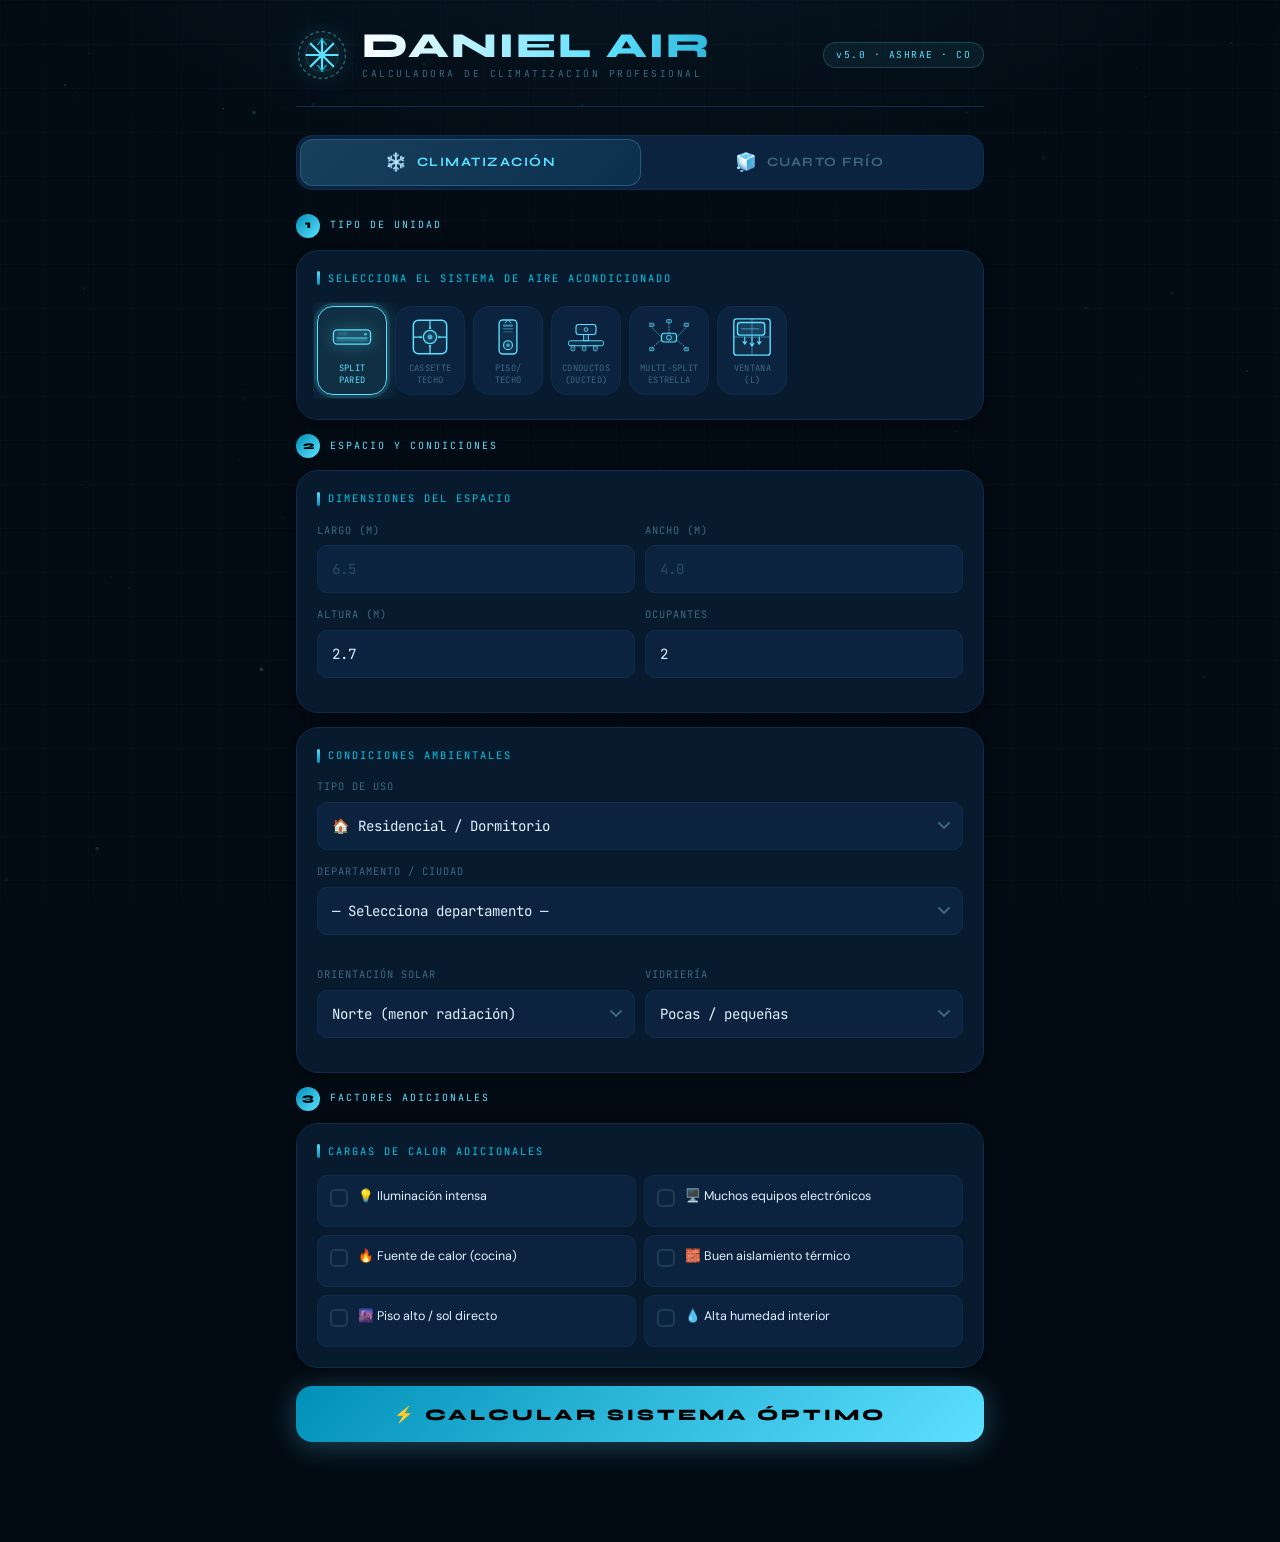
==== commit 522d3d32: "Update index.html" ====
--- a/index.html
+++ b/index.html
@@ -6,7 +6,7 @@
 <meta name="theme-color" content="#04080f">
 <title>Daniel Air — Calculadora de Climatización</title>
 <link href="https://fonts.googleapis.com/css2?family=Syne:wght@400;600;700;800&family=DM+Sans:ital,opsz,wght@0,9..40,300;0,9..40,400;0,9..40,500;0,9..40,600;1,9..40,300&family=JetBrains+Mono:wght@400;500;600&display=swap" rel="stylesheet">
-
+<link rel="stylesheet" href="styles.css">
 </head>
 <body>
 
--- a/styles.css
+++ b/styles.css
@@ -0,0 +1,800 @@
+/* ===== TOKENS ===== */
+:root {
+  --bg:       #030b14;
+  --bg2:      #061422;
+  --panel:    #081b2e;
+  --panel2:   #0c2340;
+  --border:   #0f2d4a;
+  --border2:  #194468;
+  --ice:      #5de0ff;
+  --ice2:     #00c8e8;
+  --ice3:     #0090b8;
+  --ice4:     #004f6e;
+  --hot:      #ff6b35;
+  --green:    #1de9a4;
+  --amber:    #ffc043;
+  --red:      #ff3d5a;
+  --cold:     #a78bfa;
+  --cold2:    #7c3aed;
+  --text:     #dff3ff;
+  --muted:    #3d6880;
+  --muted2:   #1e3d55;
+
+  --r-sm:  10px;
+  --r-md:  16px;
+  --r-lg:  22px;
+  --r-xl:  28px;
+
+  --fs-xs:  0.65rem;
+  --fs-sm:  0.78rem;
+  --fs-md:  0.9rem;
+  --fs-lg:  1.05rem;
+
+  --shadow-card: 0 2px 20px rgba(0,0,0,0.5);
+  --glow-ice:    0 0 22px rgba(93,224,255,0.25);
+  --glow-cold:   0 0 22px rgba(167,139,250,0.25);
+}
+
+/* ===== RESET ===== */
+*, *::before, *::after { box-sizing: border-box; margin: 0; padding: 0; }
+html { scroll-behavior: smooth; -webkit-tap-highlight-color: transparent; }
+body {
+  font-family: 'DM Sans', sans-serif;
+  background: var(--bg);
+  color: var(--text);
+  min-height: 100vh;
+  overflow-x: hidden;
+  line-height: 1.5;
+}
+
+/* ===== BACKGROUND ===== */
+.bg-layer {
+  position: fixed; inset: 0; z-index: 0; pointer-events: none;
+}
+.bg-grid {
+  background-image:
+    linear-gradient(rgba(93,224,255,0.022) 1px, transparent 1px),
+    linear-gradient(90deg, rgba(93,224,255,0.022) 1px, transparent 1px);
+  background-size: 44px 44px;
+}
+.bg-glow {
+  background: radial-gradient(ellipse 80% 50% at 50% -10%, rgba(93,224,255,0.06) 0%, transparent 70%);
+}
+canvas#particles {
+  position: fixed; inset: 0; z-index: 0; pointer-events: none; opacity: 0.4;
+}
+
+/* ===== LAYOUT ===== */
+.wrap {
+  max-width: 720px;
+  margin: 0 auto;
+  padding: 0 16px 100px;
+  position: relative; z-index: 1;
+}
+
+/* ===== HEADER ===== */
+header {
+  padding: 28px 0 24px;
+  margin-bottom: 28px;
+  border-bottom: 1px solid var(--border);
+}
+.header-inner {
+  display: flex;
+  align-items: center;
+  gap: 14px;
+}
+.logo-ring {
+  width: 52px; height: 52px; flex-shrink: 0;
+  position: relative;
+}
+.logo-ring svg { width: 100%; height: 100%; filter: drop-shadow(0 0 14px rgba(93,224,255,0.65)); }
+.header-copy { flex: 1; min-width: 0; }
+.header-copy h1 {
+  font-family: 'Syne', sans-serif;
+  font-weight: 800;
+  font-size: clamp(1.5rem, 6vw, 2.2rem);
+  letter-spacing: 2px;
+  line-height: 1;
+  background: linear-gradient(100deg, #fff 0%, var(--ice) 55%, var(--ice3) 100%);
+  -webkit-background-clip: text; -webkit-text-fill-color: transparent;
+  background-clip: text;
+}
+.header-copy p {
+  font-family: 'JetBrains Mono', monospace;
+  font-size: 0.6rem;
+  color: var(--muted);
+  letter-spacing: 2.5px;
+  text-transform: uppercase;
+  margin-top: 4px;
+}
+.ver-badge {
+  background: rgba(93,224,255,0.07);
+  border: 1px solid rgba(93,224,255,0.2);
+  color: var(--ice);
+  padding: 5px 12px;
+  border-radius: 99px;
+  font-family: 'JetBrains Mono', monospace;
+  font-size: 0.6rem;
+  letter-spacing: 1.5px;
+  white-space: nowrap;
+  flex-shrink: 0;
+}
+
+/* ===== MODE TOGGLE ===== */
+.mode-toggle {
+  display: flex;
+  gap: 0;
+  background: var(--panel2);
+  border: 1.5px solid var(--border);
+  border-radius: var(--r-md);
+  padding: 4px;
+  margin-bottom: 24px;
+}
+.mode-btn {
+  flex: 1;
+  padding: 12px 10px;
+  border-radius: calc(var(--r-md) - 4px);
+  border: none;
+  background: transparent;
+  color: var(--muted);
+  font-family: 'Syne', sans-serif;
+  font-weight: 700;
+  font-size: 0.8rem;
+  letter-spacing: 1.5px;
+  text-transform: uppercase;
+  cursor: pointer;
+  transition: all 0.25s;
+  display: flex;
+  align-items: center;
+  justify-content: center;
+  gap: 8px;
+  -webkit-tap-highlight-color: transparent;
+}
+.mode-btn:active { transform: scale(0.97); }
+.mode-btn.active-ac {
+  background: linear-gradient(135deg, rgba(93,224,255,0.15), rgba(0,200,232,0.08));
+  color: var(--ice);
+  box-shadow: 0 0 0 1px rgba(93,224,255,0.3);
+}
+.mode-btn.active-cold {
+  background: linear-gradient(135deg, rgba(167,139,250,0.18), rgba(124,58,237,0.08));
+  color: var(--cold);
+  box-shadow: 0 0 0 1px rgba(167,139,250,0.35);
+}
+.mode-icon { font-size: 1.1rem; }
+
+/* ===== STEP PILL ===== */
+.step-label {
+  display: flex;
+  align-items: center;
+  gap: 10px;
+  margin-bottom: 12px;
+}
+.step-num {
+  width: 24px; height: 24px;
+  border-radius: 50%;
+  background: linear-gradient(135deg, var(--ice3), var(--ice));
+  color: #000;
+  font-family: 'Syne', sans-serif;
+  font-weight: 800;
+  font-size: 0.7rem;
+  display: flex; align-items: center; justify-content: center;
+  flex-shrink: 0;
+}
+.step-num.cold-num {
+  background: linear-gradient(135deg, var(--cold2), var(--cold));
+}
+.step-text {
+  font-family: 'JetBrains Mono', monospace;
+  font-size: 0.62rem;
+  letter-spacing: 2px;
+  text-transform: uppercase;
+  color: var(--ice);
+}
+.step-text.cold-text { color: var(--cold); }
+
+/* ===== CARD ===== */
+.card {
+  background: var(--panel);
+  border: 1px solid var(--border);
+  border-radius: var(--r-lg);
+  padding: 20px;
+  margin-bottom: 14px;
+  box-shadow: var(--shadow-card);
+  transition: border-color 0.3s;
+}
+.card:hover { border-color: var(--border2); }
+.card.cold-card { border-color: rgba(167,139,250,0.2); }
+.card.cold-card:hover { border-color: rgba(167,139,250,0.4); }
+
+.card-head {
+  font-family: 'JetBrains Mono', monospace;
+  font-size: var(--fs-xs);
+  letter-spacing: 2px;
+  text-transform: uppercase;
+  color: var(--ice2);
+  margin-bottom: 16px;
+  display: flex; align-items: center; gap: 8px;
+}
+.card-head::before {
+  content: '';
+  width: 3px; height: 14px;
+  background: linear-gradient(180deg, var(--ice), var(--ice3));
+  border-radius: 2px;
+}
+.card-head.cold-head { color: var(--cold); }
+.card-head.cold-head::before {
+  background: linear-gradient(180deg, var(--cold), var(--cold2));
+}
+
+/* ===== AC TYPE SELECTOR — horizontal scroll ===== */
+.ac-scroll {
+  display: flex;
+  gap: 8px;
+  overflow-x: auto;
+  -webkit-overflow-scrolling: touch;
+  scrollbar-width: none;
+  padding-bottom: 6px;
+  margin: 0 -4px;
+  padding: 4px;
+}
+.ac-scroll::-webkit-scrollbar { display: none; }
+
+.ac-chip {
+  display: flex;
+  flex-direction: column;
+  align-items: center;
+  gap: 6px;
+  cursor: pointer;
+  padding: 10px 10px 8px;
+  border-radius: var(--r-md);
+  border: 1.5px solid var(--border);
+  background: var(--panel2);
+  transition: all 0.22s cubic-bezier(0.34,1.56,0.64,1);
+  min-width: 70px;
+  flex-shrink: 0;
+  -webkit-tap-highlight-color: transparent;
+  user-select: none;
+}
+.ac-chip:active { transform: scale(0.95); }
+.ac-chip.active {
+  border-color: var(--ice);
+  background: rgba(93,224,255,0.1);
+  box-shadow: 0 0 0 3px rgba(93,224,255,0.12), var(--glow-ice);
+}
+.ac-chip svg { width: 40px; height: 40px; transition: filter 0.22s; }
+.ac-chip.active svg { filter: drop-shadow(0 0 8px rgba(93,224,255,0.8)); }
+.ac-chip-label {
+  font-family: 'JetBrains Mono', monospace;
+  font-size: 0.55rem;
+  letter-spacing: 0.3px;
+  color: var(--muted);
+  text-align: center;
+  text-transform: uppercase;
+  line-height: 1.3;
+}
+.ac-chip.active .ac-chip-label { color: var(--ice); }
+
+/* ===== COLD PRODUCT SELECTOR ===== */
+.cold-products {
+  display: grid;
+  grid-template-columns: 1fr 1fr;
+  gap: 8px;
+}
+@media (max-width: 380px) { .cold-products { grid-template-columns: 1fr; } }
+
+.cold-chip {
+  display: flex;
+  align-items: center;
+  gap: 10px;
+  padding: 12px 14px;
+  border-radius: var(--r-md);
+  border: 1.5px solid var(--border);
+  background: var(--panel2);
+  cursor: pointer;
+  transition: all 0.22s cubic-bezier(0.34,1.56,0.64,1);
+  -webkit-tap-highlight-color: transparent;
+  user-select: none;
+}
+.cold-chip:active { transform: scale(0.97); }
+.cold-chip.active {
+  border-color: var(--cold);
+  background: rgba(167,139,250,0.1);
+  box-shadow: 0 0 0 3px rgba(167,139,250,0.12), var(--glow-cold);
+}
+.cold-chip-icon { font-size: 1.5rem; flex-shrink: 0; }
+.cold-chip-info { min-width: 0; }
+.cold-chip-name {
+  font-family: 'Syne', sans-serif;
+  font-weight: 700;
+  font-size: 0.78rem;
+  color: var(--muted);
+  line-height: 1.2;
+}
+.cold-chip.active .cold-chip-name { color: var(--cold); }
+.cold-chip-temp {
+  font-family: 'JetBrains Mono', monospace;
+  font-size: 0.6rem;
+  color: var(--muted2);
+  margin-top: 2px;
+}
+.cold-chip.active .cold-chip-temp { color: rgba(167,139,250,0.7); }
+
+/* ===== FORM FIELDS ===== */
+.field { margin-bottom: 14px; }
+.field:last-child { margin-bottom: 0; }
+
+.field-label {
+  display: block;
+  font-family: 'JetBrains Mono', monospace;
+  font-size: 0.65rem;
+  letter-spacing: 1px;
+  color: var(--muted);
+  margin-bottom: 7px;
+  text-transform: uppercase;
+}
+
+.field-row {
+  display: grid;
+  grid-template-columns: 1fr 1fr;
+  gap: 10px;
+}
+.field-row-3 {
+  display: grid;
+  grid-template-columns: 1fr 1fr 1fr;
+  gap: 10px;
+}
+@media (max-width: 420px) { .field-row-3 { grid-template-columns: 1fr 1fr; } }
+
+input[type="number"], select {
+  width: 100%;
+  background: var(--panel2);
+  border: 1.5px solid var(--border);
+  color: var(--text);
+  padding: 13px 14px;
+  border-radius: var(--r-sm);
+  font-family: 'JetBrains Mono', monospace;
+  font-size: 0.88rem;
+  outline: none;
+  transition: border-color 0.2s, box-shadow 0.2s;
+  -webkit-appearance: none;
+  appearance: none;
+  min-height: 48px;
+}
+input[type="number"]:focus, select:focus {
+  border-color: var(--ice2);
+  box-shadow: 0 0 0 3px rgba(93,224,255,0.12);
+}
+input.cold-input:focus {
+  border-color: var(--cold);
+  box-shadow: 0 0 0 3px rgba(167,139,250,0.15);
+}
+input[type="number"]::placeholder { color: var(--muted); opacity: 0.6; }
+
+select {
+  background-image: url("data:image/svg+xml,%3Csvg xmlns='http://www.w3.org/2000/svg' width='12' height='8'%3E%3Cpath d='M1 1l5 5 5-5' stroke='%233d6880' stroke-width='1.8' fill='none' stroke-linecap='round'/%3E%3C/svg%3E");
+  background-repeat: no-repeat;
+  background-position: right 12px center;
+  padding-right: 34px;
+  cursor: pointer;
+}
+select.cold-select:focus {
+  border-color: var(--cold);
+  box-shadow: 0 0 0 3px rgba(167,139,250,0.15);
+}
+
+/* temp hint */
+.temp-hint {
+  margin-top: 6px;
+  font-size: 0.7rem;
+  color: var(--ice);
+  font-family: 'JetBrains Mono', monospace;
+  opacity: 0;
+  transition: opacity 0.3s;
+  min-height: 1.1em;
+}
+
+/* info box */
+.info-box {
+  background: rgba(167,139,250,0.06);
+  border: 1px solid rgba(167,139,250,0.2);
+  border-radius: var(--r-sm);
+  padding: 12px 14px;
+  font-family: 'JetBrains Mono', monospace;
+  font-size: 0.68rem;
+  color: rgba(167,139,250,0.8);
+  line-height: 1.7;
+  margin-top: 14px;
+}
+.info-box strong { color: var(--cold); display: block; margin-bottom: 4px; letter-spacing: 1px; }
+
+/* ===== CHECKBOXES ===== */
+.checks {
+  display: grid;
+  grid-template-columns: 1fr 1fr;
+  gap: 8px;
+}
+@media (max-width: 380px) { .checks { grid-template-columns: 1fr; } }
+
+.chk {
+  display: flex;
+  align-items: flex-start;
+  gap: 10px;
+  padding: 12px 12px;
+  background: var(--panel2);
+  border: 1.5px solid var(--border);
+  border-radius: var(--r-sm);
+  cursor: pointer;
+  transition: all 0.2s;
+  font-size: var(--fs-sm);
+  user-select: none;
+  line-height: 1.4;
+  -webkit-tap-highlight-color: transparent;
+  min-height: 52px;
+}
+.chk:active { transform: scale(0.98); }
+.chk.on { background: rgba(93,224,255,0.07); border-color: rgba(93,224,255,0.35); color: var(--ice); }
+.chk.cold-chk.on { background: rgba(167,139,250,0.07); border-color: rgba(167,139,250,0.35); color: var(--cold); }
+.chk input { position:absolute; width:1px; height:1px; opacity:0; pointer-events:none; }
+.chk-box {
+  width: 18px; height: 18px; min-width: 18px;
+  border: 2px solid var(--muted2);
+  border-radius: 5px;
+  display: flex; align-items: center; justify-content: center;
+  font-size: 10px; font-weight: 700; color: #000;
+  transition: all 0.2s;
+  margin-top: 1px;
+}
+.chk.on .chk-box { background: var(--ice); border-color: var(--ice); }
+.chk.cold-chk.on .chk-box { background: var(--cold); border-color: var(--cold); }
+.chk.on .chk-box::after { content: '✓'; }
+
+/* ===== CALC BUTTON ===== */
+.btn-wrap { padding: 4px 0 0; }
+.btn-calc {
+  width: 100%;
+  padding: 18px 24px;
+  background: linear-gradient(135deg, var(--ice3) 0%, var(--ice) 100%);
+  color: #000;
+  font-family: 'Syne', sans-serif;
+  font-weight: 800;
+  font-size: 1rem;
+  letter-spacing: 3px;
+  text-transform: uppercase;
+  border: none;
+  border-radius: var(--r-md);
+  cursor: pointer;
+  transition: transform 0.15s, box-shadow 0.2s;
+  box-shadow: 0 4px 28px rgba(93,224,255,0.28);
+  position: relative; overflow: hidden;
+  min-height: 56px;
+  -webkit-tap-highlight-color: transparent;
+}
+.btn-calc.cold-btn {
+  background: linear-gradient(135deg, var(--cold2) 0%, var(--cold) 100%);
+  box-shadow: 0 4px 28px rgba(167,139,250,0.28);
+}
+.btn-calc::before {
+  content: '';
+  position: absolute;
+  top: -50%; left: -60%;
+  width: 40%; height: 200%;
+  background: rgba(255,255,255,0.22);
+  transform: skewX(-18deg);
+  transition: left 0.5s;
+}
+.btn-calc:hover::before { left: 130%; }
+.btn-calc:hover { transform: translateY(-2px); box-shadow: 0 8px 40px rgba(93,224,255,0.42); }
+.btn-calc.cold-btn:hover { box-shadow: 0 8px 40px rgba(167,139,250,0.42); }
+.btn-calc:active { transform: scale(0.98); }
+
+/* ===== RESULTS ===== */
+#results { display: none; }
+.results-anim { animation: riseUp 0.5s cubic-bezier(0.16,1,0.3,1) both; }
+@keyframes riseUp {
+  from { opacity: 0; transform: translateY(36px); }
+  to   { opacity: 1; transform: translateY(0); }
+}
+
+.divider {
+  height: 1px;
+  background: linear-gradient(90deg, transparent, var(--border2), transparent);
+  margin: 28px 0;
+}
+.section-head {
+  font-family: 'JetBrains Mono', monospace;
+  font-size: 0.6rem;
+  letter-spacing: 2.5px;
+  text-transform: uppercase;
+  color: var(--muted);
+  margin-bottom: 14px;
+  display: flex; align-items: center; gap: 10px;
+}
+.section-head::after { content: ''; flex: 1; height: 1px; background: var(--border); }
+.section-head.cold-sh { color: var(--cold); }
+
+/* ===== METRICS GRID ===== */
+.metrics {
+  display: grid;
+  grid-template-columns: repeat(2, 1fr);
+  gap: 10px;
+  margin-bottom: 14px;
+}
+
+.met {
+  background: var(--panel);
+  border: 1px solid var(--border);
+  border-radius: var(--r-md);
+  padding: 16px 14px 14px;
+  text-align: center;
+  position: relative; overflow: hidden;
+}
+.met::after {
+  content: '';
+  position: absolute; bottom: 0; left: 0; right: 0;
+  height: 3px; border-radius: 0 0 var(--r-md) var(--r-md);
+}
+.met.c-ice::after { background: var(--ice); box-shadow: 0 0 10px var(--ice); }
+.met.c-hot::after { background: var(--hot); box-shadow: 0 0 10px var(--hot); }
+.met.c-grn::after { background: var(--green); box-shadow: 0 0 10px var(--green); }
+.met.c-amb::after { background: var(--amber); box-shadow: 0 0 10px var(--amber); }
+.met.c-cold::after { background: var(--cold); box-shadow: 0 0 10px var(--cold); }
+.met.c-blue::after { background: #38bdf8; box-shadow: 0 0 10px #38bdf8; }
+
+.met-lbl {
+  font-family: 'JetBrains Mono', monospace;
+  font-size: 0.55rem;
+  letter-spacing: 1.2px;
+  text-transform: uppercase;
+  color: var(--muted);
+  margin-bottom: 6px;
+}
+.met-val {
+  font-family: 'Syne', sans-serif;
+  font-weight: 800;
+  font-size: 1.8rem;
+  line-height: 1;
+  letter-spacing: 0;
+}
+.met.c-ice .met-val { color: var(--ice); }
+.met.c-hot .met-val { color: var(--hot); }
+.met.c-grn .met-val { color: var(--green); }
+.met.c-amb .met-val { color: var(--amber); }
+.met.c-cold .met-val { color: var(--cold); }
+.met.c-blue .met-val { color: #38bdf8; }
+.met-unit {
+  font-family: 'JetBrains Mono', monospace;
+  font-size: 0.6rem;
+  color: var(--muted);
+  margin-top: 3px;
+}
+
+/* ===== AC RESULT CARD ===== */
+.ac-result {
+  background: linear-gradient(135deg, #071828 0%, #0b2040 100%);
+  border: 1px solid rgba(93,224,255,0.2);
+  border-radius: var(--r-lg);
+  padding: 20px;
+  margin-bottom: 14px;
+  position: relative; overflow: hidden;
+}
+.ac-result.cold-result {
+  background: linear-gradient(135deg, #0d0820 0%, #180f3a 100%);
+  border-color: rgba(167,139,250,0.25);
+}
+.ac-result::before {
+  content: '';
+  position: absolute; top: -60px; right: -60px;
+  width: 200px; height: 200px;
+  background: radial-gradient(circle, rgba(93,224,255,0.07) 0%, transparent 70%);
+  pointer-events: none;
+}
+.ac-result.cold-result::before {
+  background: radial-gradient(circle, rgba(167,139,250,0.08) 0%, transparent 70%);
+}
+.ac-result-inner {
+  display: flex; gap: 18px; align-items: flex-start;
+}
+.ac-result-svg { flex-shrink: 0; width: 72px; }
+.ac-result-svg svg { width: 72px; height: 72px; filter: drop-shadow(0 0 14px rgba(93,224,255,0.55)); }
+.ac-result-svg.cold-svg svg { filter: drop-shadow(0 0 14px rgba(167,139,250,0.55)); }
+.ac-result-info { flex: 1; min-width: 0; }
+.ac-result-name {
+  font-family: 'Syne', sans-serif;
+  font-weight: 800;
+  font-size: 1.25rem;
+  letter-spacing: 0.5px;
+  color: #fff;
+  line-height: 1.1;
+  margin-bottom: 3px;
+}
+.ac-result-sub {
+  font-family: 'JetBrains Mono', monospace;
+  font-size: 0.62rem;
+  color: var(--muted);
+  margin-bottom: 14px;
+  letter-spacing: 0.4px;
+  line-height: 1.4;
+}
+.detail-grid {
+  display: grid;
+  grid-template-columns: 1fr 1fr;
+  gap: 8px;
+}
+@media (max-width: 420px) { .detail-grid { grid-template-columns: 1fr; } }
+
+.detail-item {
+  padding: 10px 12px;
+  background: rgba(0,0,0,0.3);
+  border-radius: var(--r-sm);
+  font-size: 0.77rem;
+  line-height: 1.45;
+}
+.detail-item strong {
+  display: block;
+  font-family: 'JetBrains Mono', monospace;
+  font-size: 0.58rem;
+  letter-spacing: 1px;
+  color: var(--ice);
+  margin-bottom: 3px;
+  text-transform: uppercase;
+}
+.detail-item strong.cold-lbl { color: var(--cold); }
+
+/* ===== COLD BREAKDOWN TABLE ===== */
+.cold-breakdown {
+  background: var(--panel);
+  border: 1px solid rgba(167,139,250,0.15);
+  border-radius: var(--r-lg);
+  padding: 18px;
+  margin-bottom: 14px;
+}
+.cold-breakdown-title {
+  font-family: 'JetBrains Mono', monospace;
+  font-size: 0.62rem;
+  letter-spacing: 2px;
+  text-transform: uppercase;
+  color: var(--cold);
+  margin-bottom: 14px;
+  display: flex; align-items: center; gap: 8px;
+}
+.cold-breakdown-title::before {
+  content: '';
+  width: 3px; height: 14px;
+  background: linear-gradient(180deg, var(--cold), var(--cold2));
+  border-radius: 2px;
+}
+.breakdown-row {
+  display: flex;
+  justify-content: space-between;
+  align-items: center;
+  padding: 9px 0;
+  border-bottom: 1px solid rgba(167,139,250,0.08);
+  font-size: 0.8rem;
+}
+.breakdown-row:last-child { border-bottom: none; }
+.breakdown-label { color: var(--muted); }
+.breakdown-val {
+  font-family: 'JetBrains Mono', monospace;
+  font-size: 0.78rem;
+  color: var(--cold);
+  font-weight: 600;
+}
+.breakdown-total {
+  display: flex;
+  justify-content: space-between;
+  align-items: center;
+  padding: 12px 14px;
+  background: rgba(167,139,250,0.08);
+  border-radius: var(--r-sm);
+  margin-top: 12px;
+}
+.breakdown-total-label {
+  font-family: 'Syne', sans-serif;
+  font-weight: 700;
+  font-size: 0.88rem;
+  color: #fff;
+}
+.breakdown-total-val {
+  font-family: 'Syne', sans-serif;
+  font-weight: 800;
+  font-size: 1.3rem;
+  color: var(--cold);
+}
+
+/* ===== WORKER CARD ===== */
+.worker {
+  border-radius: var(--r-md);
+  padding: 18px;
+  border: 1px solid;
+  margin-bottom: 14px;
+}
+.worker.ok  { background: rgba(29,233,164,0.04); border-color: rgba(29,233,164,0.22); }
+.worker.warn{ background: rgba(255,192,67,0.04);  border-color: rgba(255,192,67,0.22); }
+.worker.bad { background: rgba(255,61,90,0.04);   border-color: rgba(255,61,90,0.22); }
+.worker.cold-info { background: rgba(167,139,250,0.05); border-color: rgba(167,139,250,0.25); }
+
+.worker-head { display: flex; align-items: center; gap: 10px; margin-bottom: 8px; }
+.dot { width: 10px; height: 10px; border-radius: 50%; flex-shrink: 0; }
+.worker.ok   .dot { background: var(--green); box-shadow: 0 0 8px var(--green); }
+.worker.warn .dot { background: var(--amber); box-shadow: 0 0 8px var(--amber); }
+.worker.bad  .dot { background: var(--red);   box-shadow: 0 0 8px var(--red); }
+.worker.cold-info .dot { background: var(--cold); box-shadow: 0 0 8px var(--cold); }
+
+.worker-title { font-size: var(--fs-md); font-weight: 600; }
+.worker.ok   .worker-title { color: var(--green); }
+.worker.warn .worker-title { color: var(--amber); }
+.worker.bad  .worker-title { color: var(--red); }
+.worker.cold-info .worker-title { color: var(--cold); }
+.worker-desc { font-size: var(--fs-sm); color: var(--muted); line-height: 1.65; }
+
+/* ===== TABLE ===== */
+.tbl-wrap { overflow-x: auto; -webkit-overflow-scrolling: touch; }
+table { width: 100%; border-collapse: collapse; font-size: var(--fs-sm); min-width: 460px; }
+th {
+  font-family: 'JetBrains Mono', monospace;
+  font-size: 0.56rem; letter-spacing: 1.5px; text-transform: uppercase;
+  color: var(--muted); padding: 10px 12px;
+  border-bottom: 1px solid var(--border); text-align: left; white-space: nowrap;
+}
+td { padding: 10px 12px; border-bottom: 1px solid rgba(15,45,74,0.6); vertical-align: middle; }
+tr:last-child td { border-bottom: none; }
+tr:hover td { background: rgba(255,255,255,0.012); }
+
+.pill {
+  display: inline-block; padding: 3px 9px; border-radius: 99px;
+  font-family: 'JetBrains Mono', monospace; font-size: 0.62rem;
+}
+.p-ice { background: rgba(93,224,255,0.1);  color: var(--ice); }
+.p-amb { background: rgba(255,192,67,0.1);  color: var(--amber); }
+.p-grn { background: rgba(29,233,164,0.1);  color: var(--green); }
+.p-cold { background: rgba(167,139,250,0.12); color: var(--cold); }
+
+/* ===== DISCLAIMER ===== */
+.disc {
+  margin-top: 10px; padding: 14px 16px;
+  background: rgba(255,192,67,0.04);
+  border: 1px solid rgba(255,192,67,0.15);
+  border-radius: var(--r-sm);
+  font-family: 'JetBrains Mono', monospace;
+  font-size: 0.68rem; color: rgba(255,192,67,0.7);
+  line-height: 1.65;
+}
+
+/* ===== SNOWFLAKES ===== */
+.snowflakes { position: fixed; inset: 0; pointer-events: none; z-index: 0; overflow: hidden; }
+.sf {
+  position: absolute; top: -20px;
+  color: rgba(93,224,255,0.35);
+  animation: fall linear infinite;
+  user-select: none;
+}
+@keyframes fall {
+  0%   { transform: translateY(0) rotate(0deg); opacity: 0.55; }
+  100% { transform: translateY(110vh) rotate(720deg); opacity: 0; }
+}
+
+/* ===== BOTTOM NAV SAFE ===== */
+.safe-bottom { height: env(safe-area-inset-bottom, 0px); }
+
+/* ===== SECTION VISIBILITY ===== */
+.section-ac { }
+.section-cold { display: none; }
+
+/* ===== MOBILE REFINEMENTS ===== */
+@media (max-width: 480px) {
+  .wrap { padding: 0 12px 80px; }
+  header { padding: 20px 0 18px; }
+  .logo-ring { width: 44px; height: 44px; }
+  .ver-badge { display: none; }
+  .card { padding: 16px; }
+  .met-val { font-size: 1.5rem; }
+  .ac-result-name { font-size: 1.1rem; }
+  .ac-result-svg { width: 56px; }
+  .ac-result-svg svg { width: 56px; height: 56px; }
+  .btn-calc { font-size: 0.92rem; }
+  .mode-btn { font-size: 0.72rem; letter-spacing: 0.8px; }
+}
+@media (min-width: 640px) {
+  .metrics { grid-template-columns: repeat(4, 1fr); }
+}
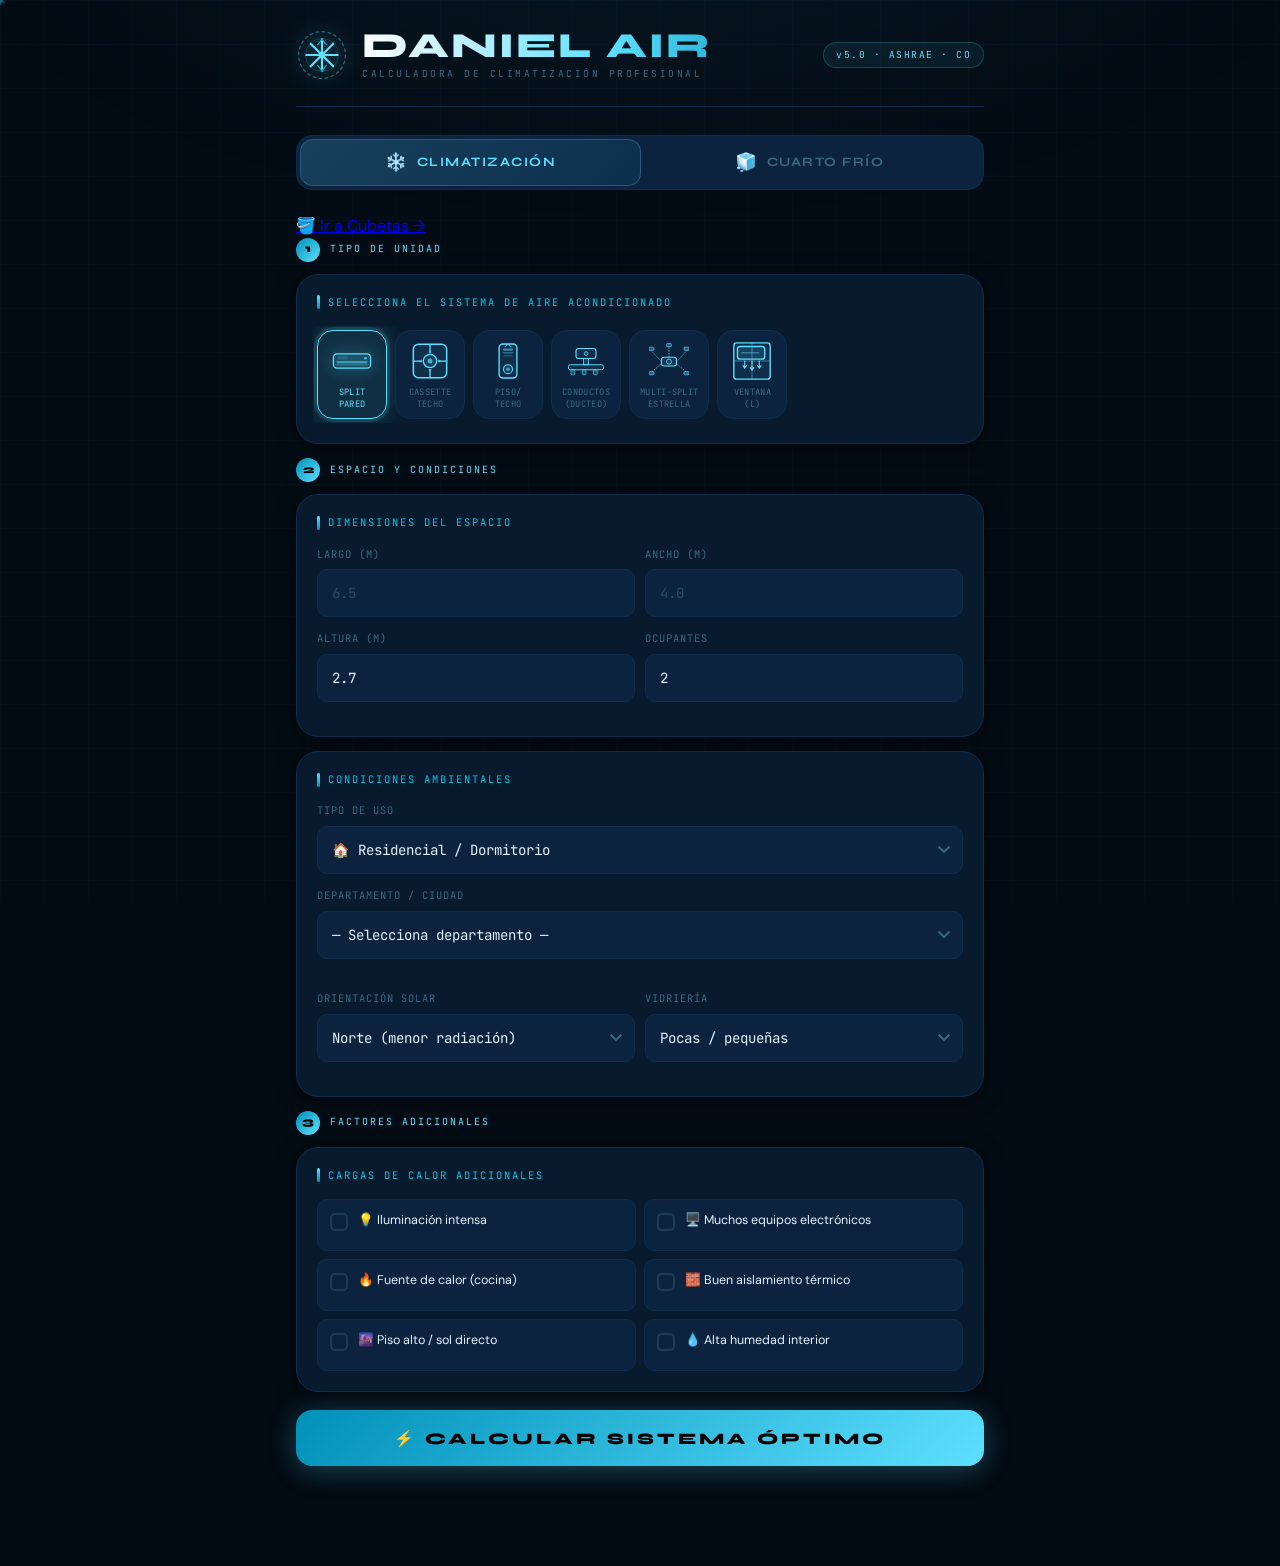
==== commit af3d80b7: "Update index.html" ====
--- a/index.html
+++ b/index.html
@@ -51,6 +51,15 @@
   <button class="mode-btn" id="btn-mode-cold" onclick="setMode('cold')">
     <span class="mode-icon">🧊</span> Cuarto Frío
   </button>
+</div>
+
+<!-- BOTÓN CUBETAS -->
+<div class="btn-cubetas-wrap">
+  <a href="cubetas.html" class="btn-cubetas">
+    <span class="btn-cubetas-icon">🪣</span>
+    <span class="btn-cubetas-text">Ir a Cubetas</span>
+    <span class="btn-cubetas-arrow">→</span>
+  </a>
 </div>
 
 <!-- ======================== SECCIÓN CLIMATIZACIÓN ======================== -->
@@ -278,7 +287,7 @@
 </div><!-- /section-ac -->
 
 <!-- ======================== SECCIÓN CUARTO FRÍO ======================== -->
-<div class="section-cold" id="section-cold">
+<div class="section-cold" id="section-cold" style="display:none;">
 
   <!-- PASO 1: TIPO DE ALMACENAMIENTO -->
   <div class="step-label">
@@ -740,13 +749,13 @@
   if(mode==='ac'){
     btnAc.className='mode-btn active-ac';
     btnCold.className='mode-btn';
-    secAc.style.display='';
+    secAc.style.display='block';
     secCold.style.display='none';
   } else {
     btnAc.className='mode-btn';
     btnCold.className='mode-btn active-cold';
     secAc.style.display='none';
-    secCold.style.display='';
+    secCold.style.display='block';
   }
   results.style.display='none';
 }
@@ -850,7 +859,7 @@
   document.getElementById('ac-details').innerHTML=ac.detalles.map(d=>`<div class="detail-item"><strong>${d.label}</strong>${d.texto}</div>`).join('');
   document.getElementById('worker-result').innerHTML=`<div class="worker ${wClass}"><div class="worker-head"><div class="dot"></div><div class="worker-title">${wTitle}</div></div><div class="worker-desc">${wDesc}</div></div>`;
 
-  document.getElementById('res-ac-block').style.display='';
+  document.getElementById('res-ac-block').style.display='block';
   document.getElementById('res-cold-block').style.display='none';
   document.getElementById('results-title').textContent='Resultados del análisis';
   document.getElementById('disc-txt').textContent='⚠️ Este cálculo es una estimación basada en el método simplificado de carga térmica. Para proyectos críticos se recomienda el cálculo ASHRAE Handbook of Fundamentals (Manual J). Las temperaturas son rangos típicos por altitud y región de Colombia.';
@@ -947,7 +956,7 @@
   document.getElementById('cold-worker-result').innerHTML=`<div class="worker cold-info"><div class="worker-head"><div class="dot"></div><div class="worker-title">🧊 Cuarto frío para conservación de alimentos</div></div><div class="worker-desc">El cuarto frío opera a ${tempInt.toFixed(0)}°C. <strong>NO es un espacio apto para permanencia humana prolongada.</strong> El acceso debe ser breve y con EPP adecuado (ropa térmica). Los sistemas deben incluir alarma de temperatura, sensor de puerta y dispositivo de apertura interior de emergencia (NTC 5908 / ICONTEC).</div></div>`;
 
   document.getElementById('res-ac-block').style.display='none';
-  document.getElementById('res-cold-block').style.display='';
+  document.getElementById('res-cold-block').style.display='block';
   document.getElementById('results-title').textContent='Resultados — Cuarto Frío';
   document.getElementById('disc-txt').textContent='⚠️ Cálculo estimado por método simplificado. Para proyectos industriales se requiere cálculo detallado según ASHRAE Refrigeration Handbook (2022). Verifique con ingeniero certificado en refrigeración comercial / industrial.';
 
